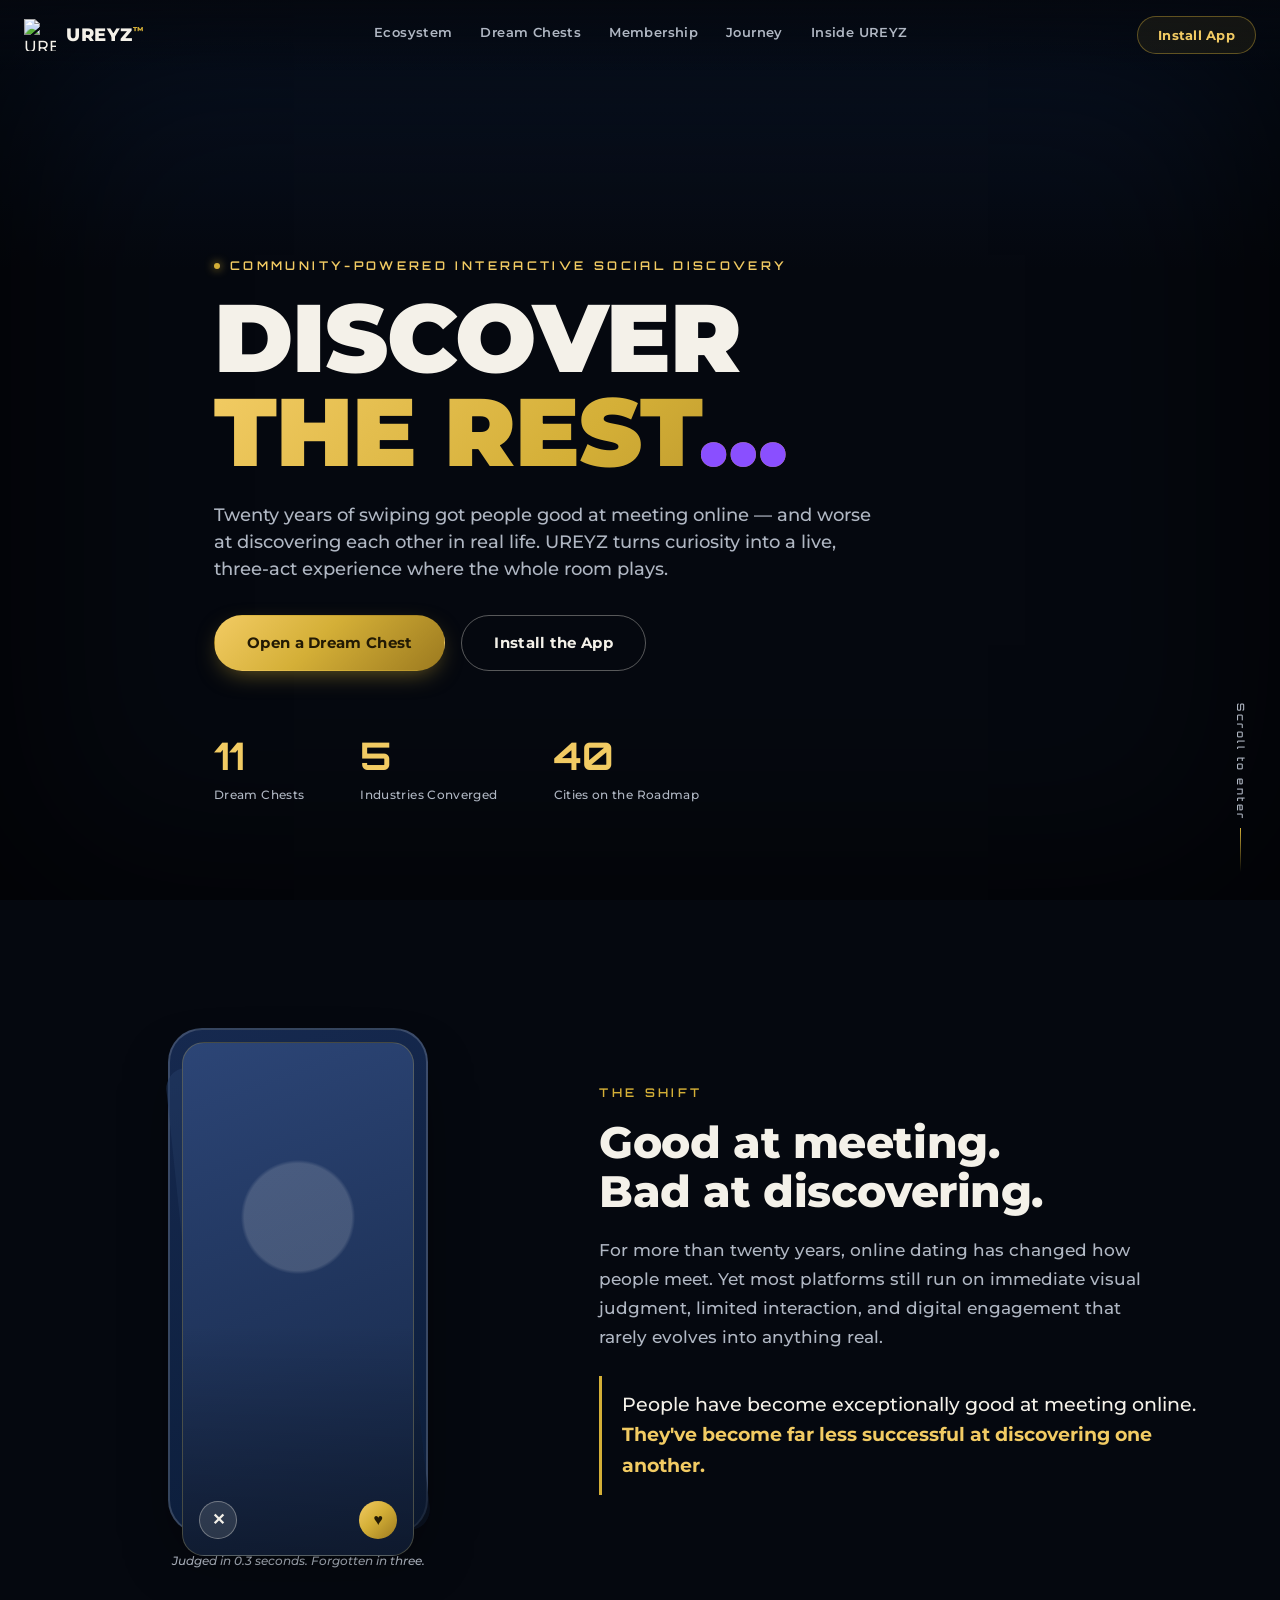
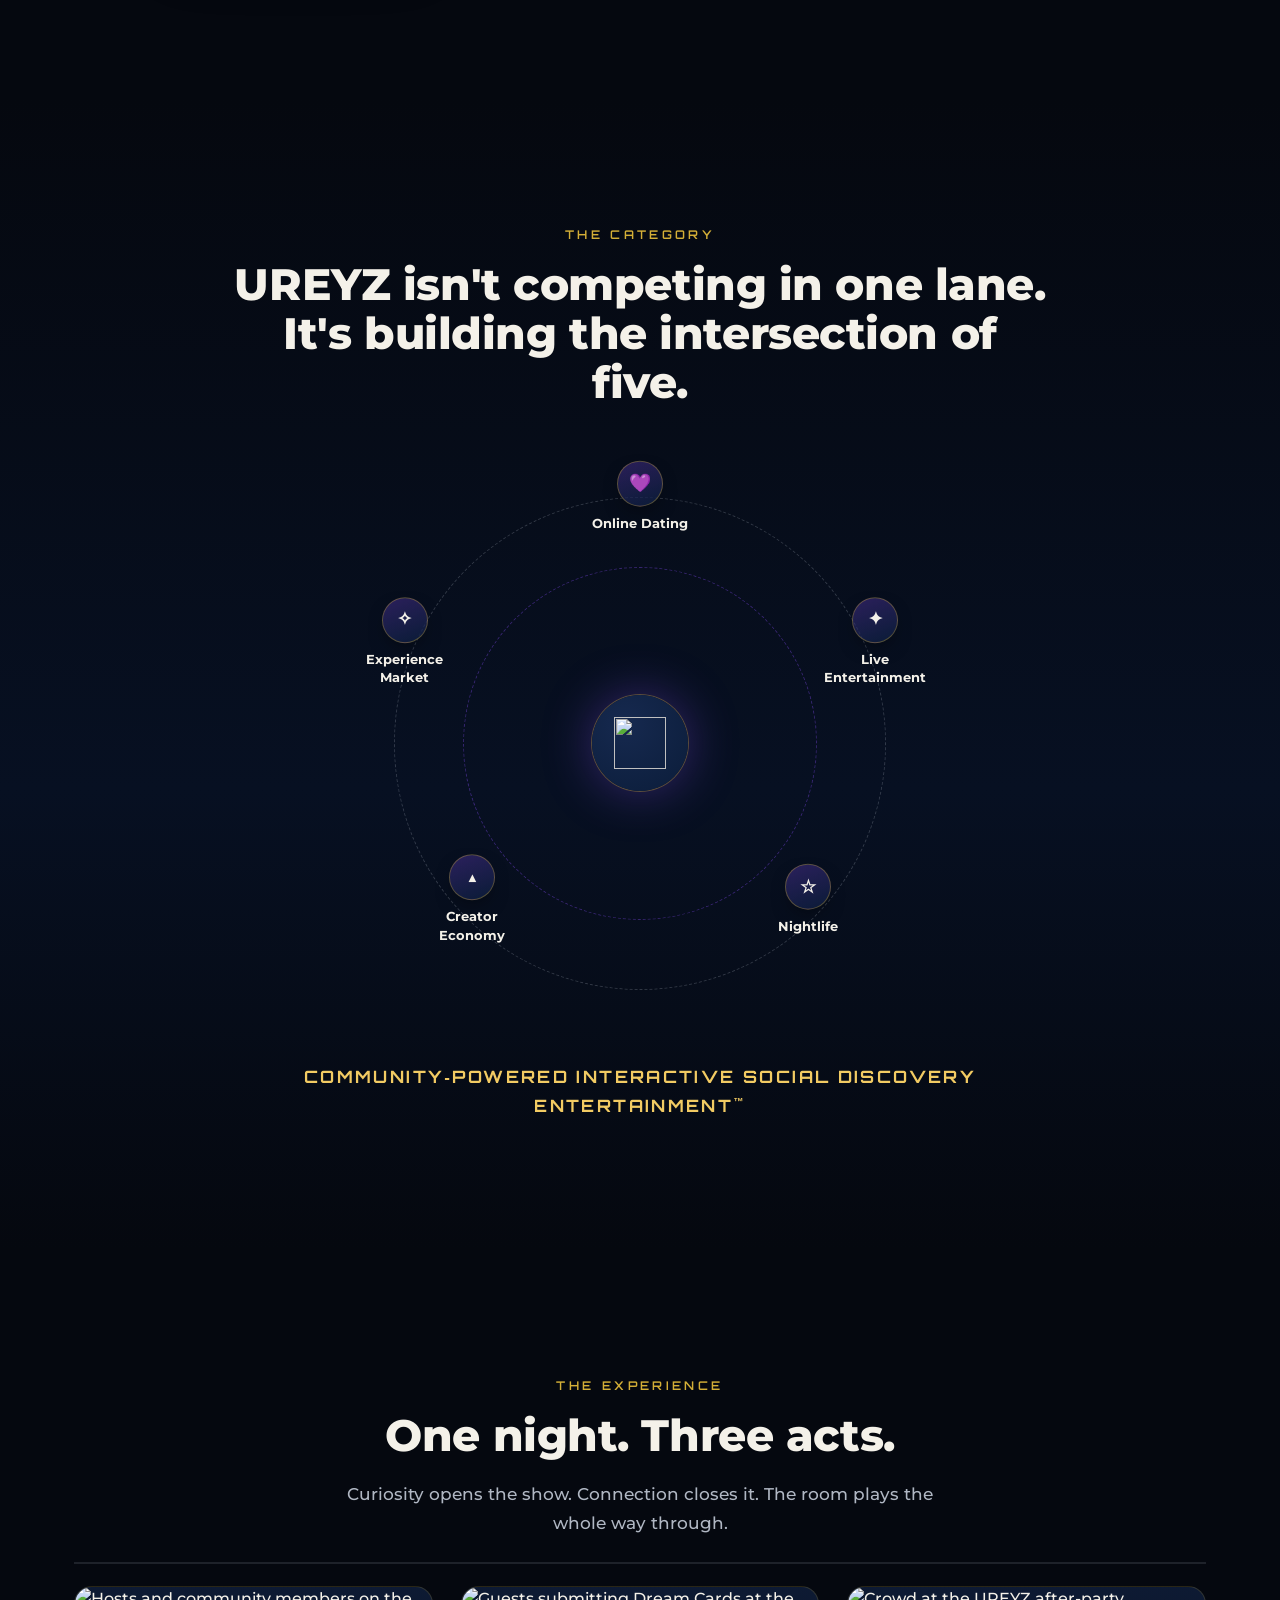
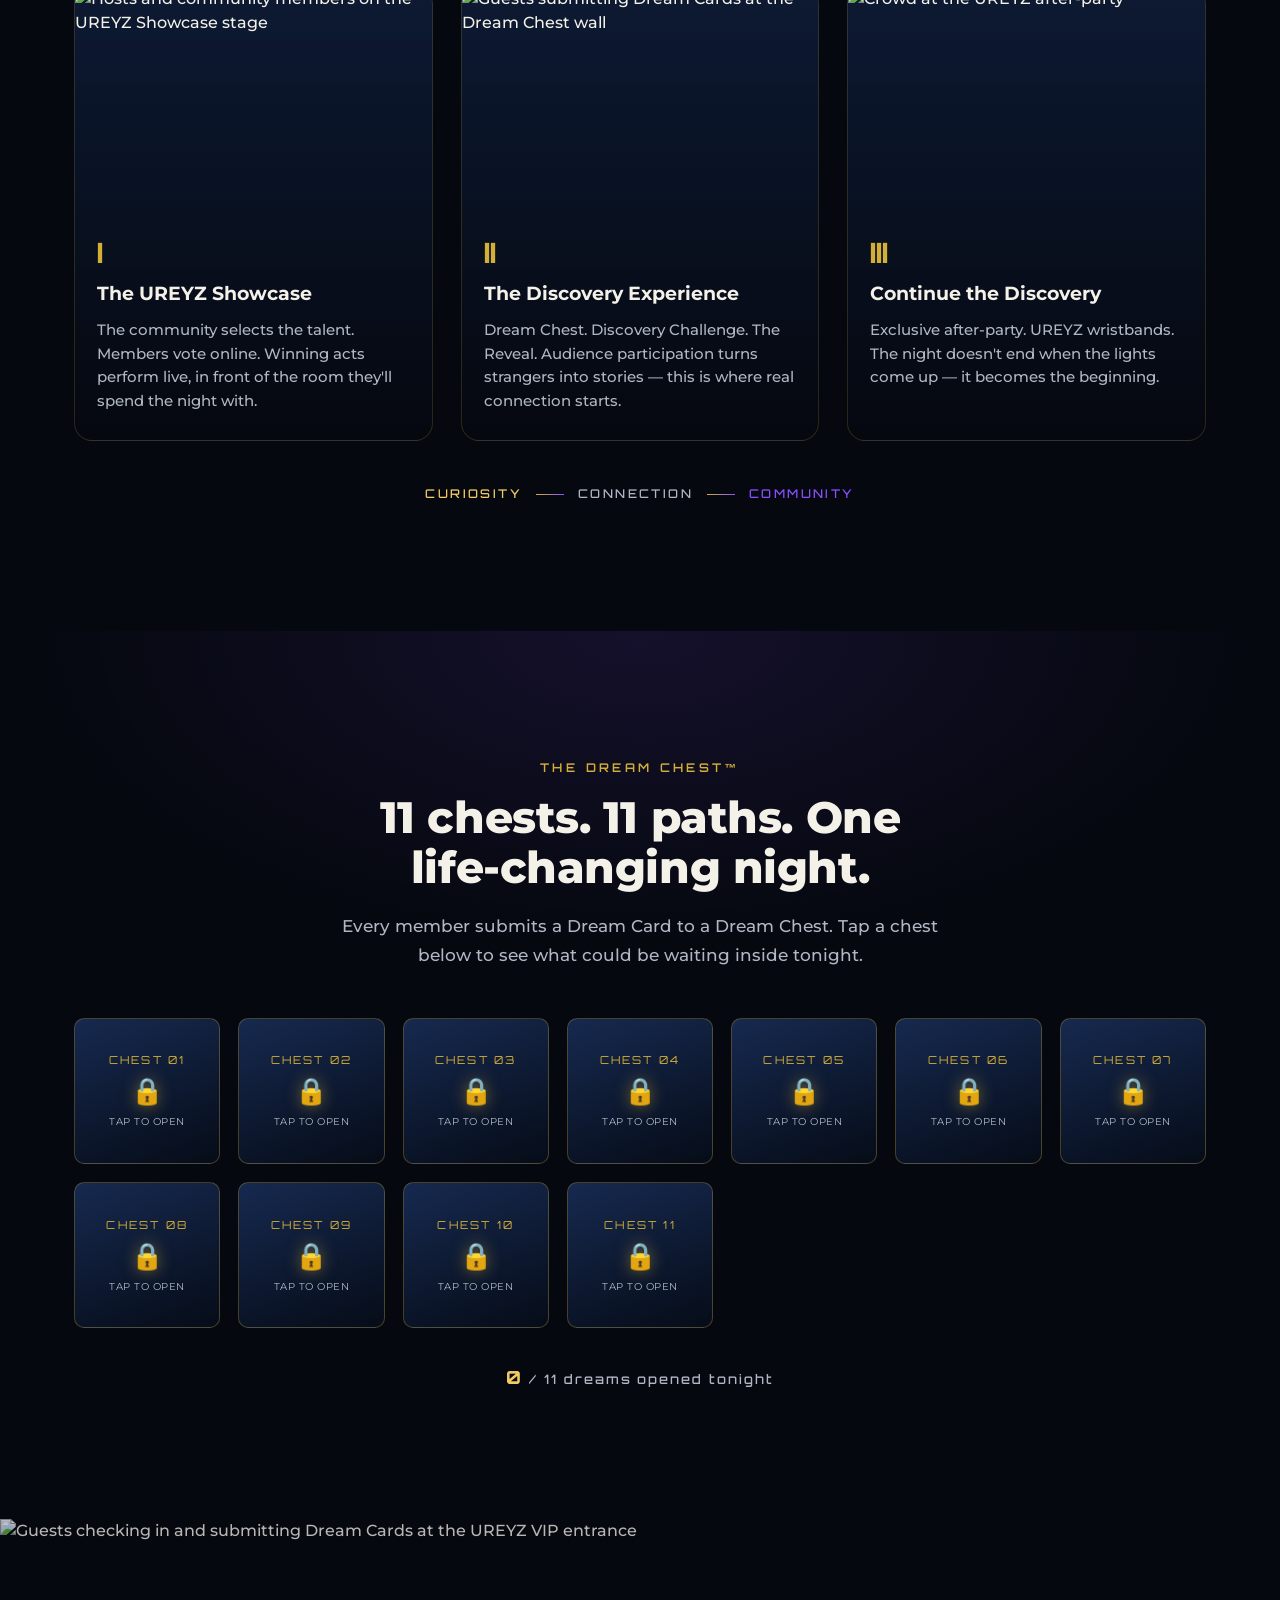
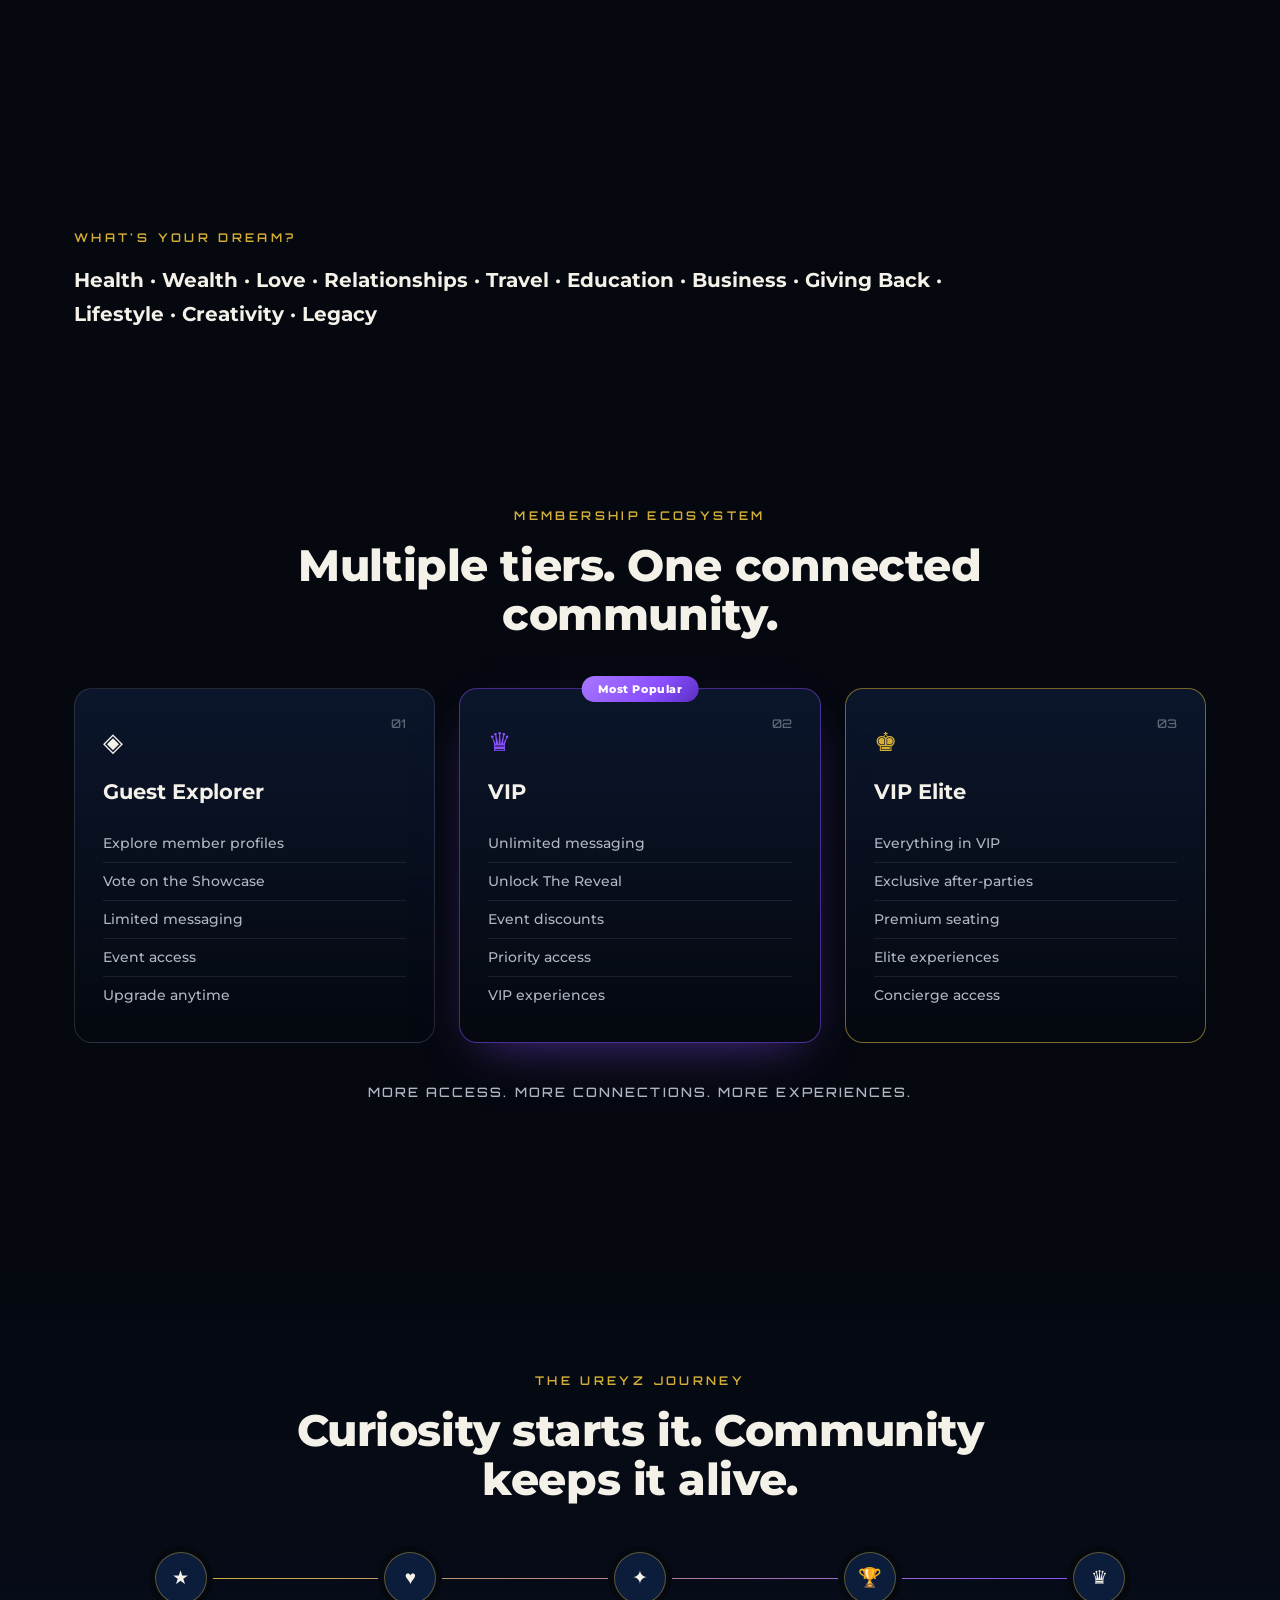
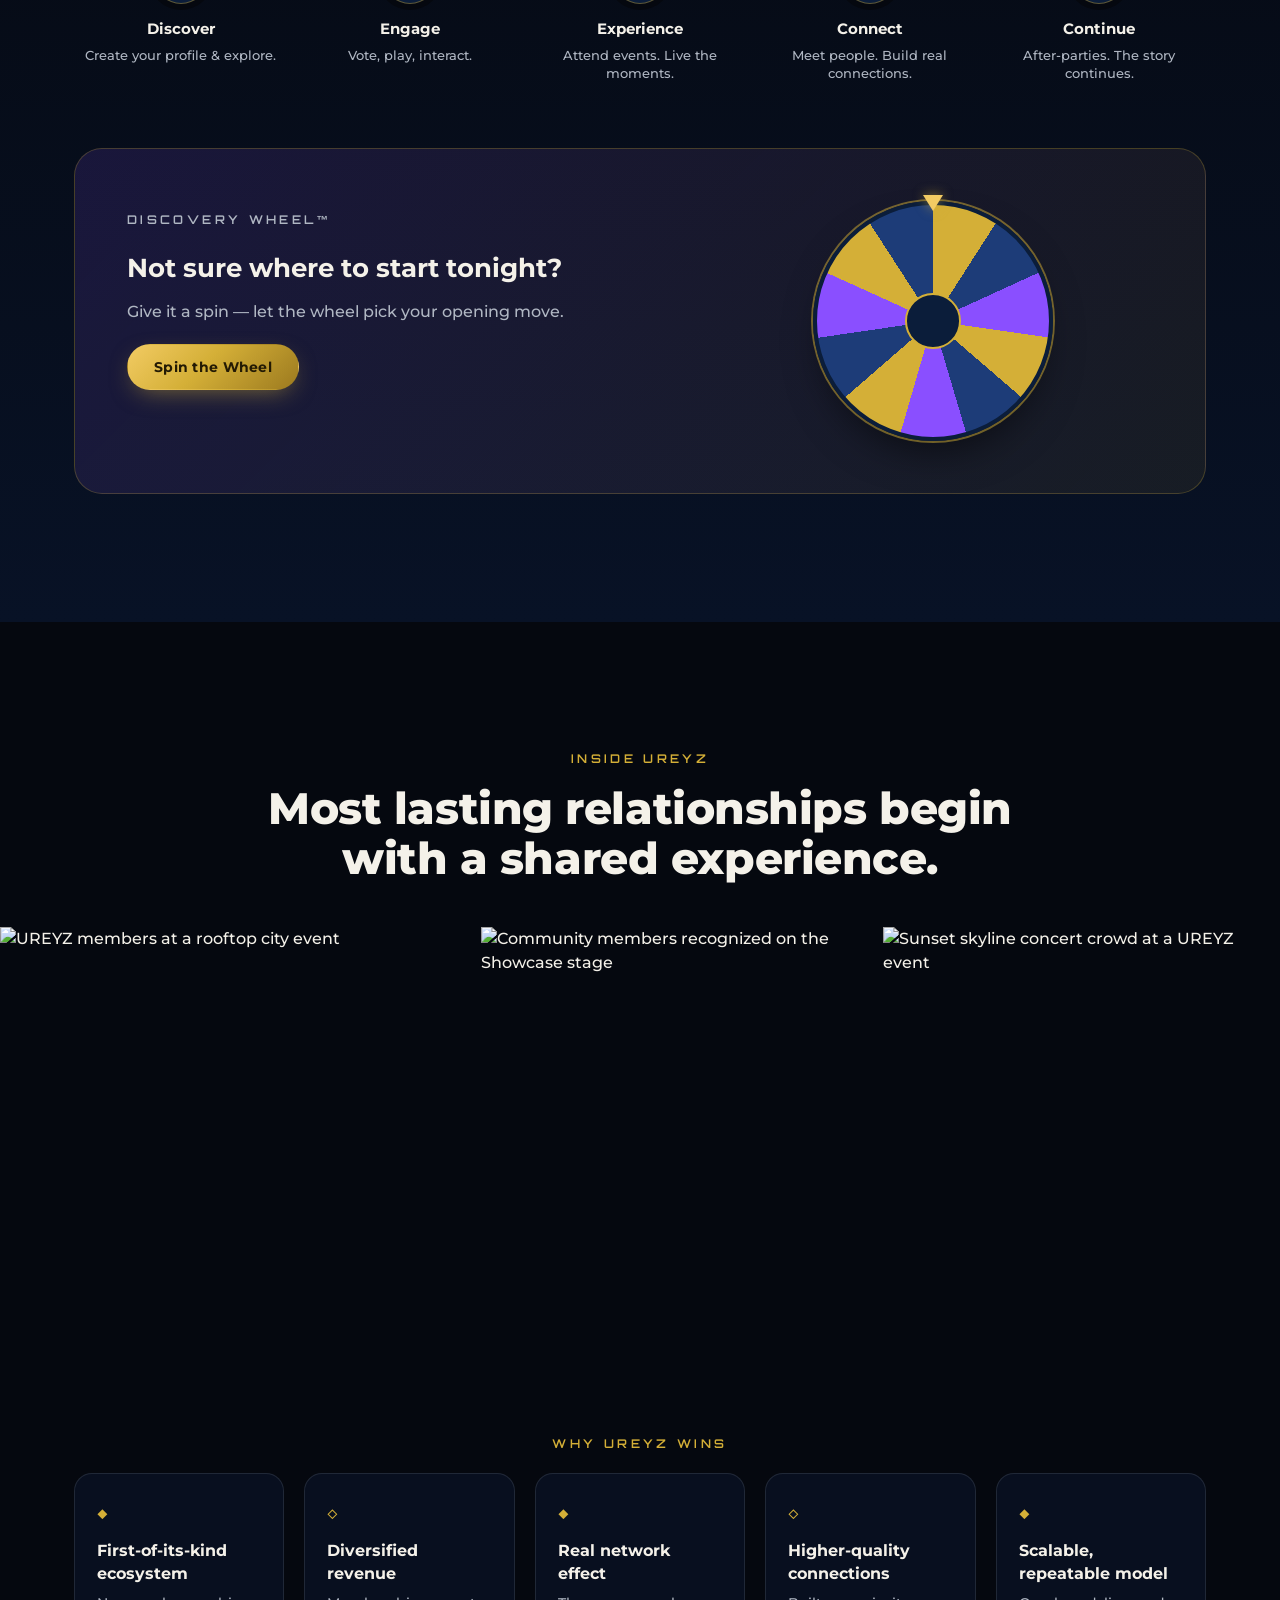
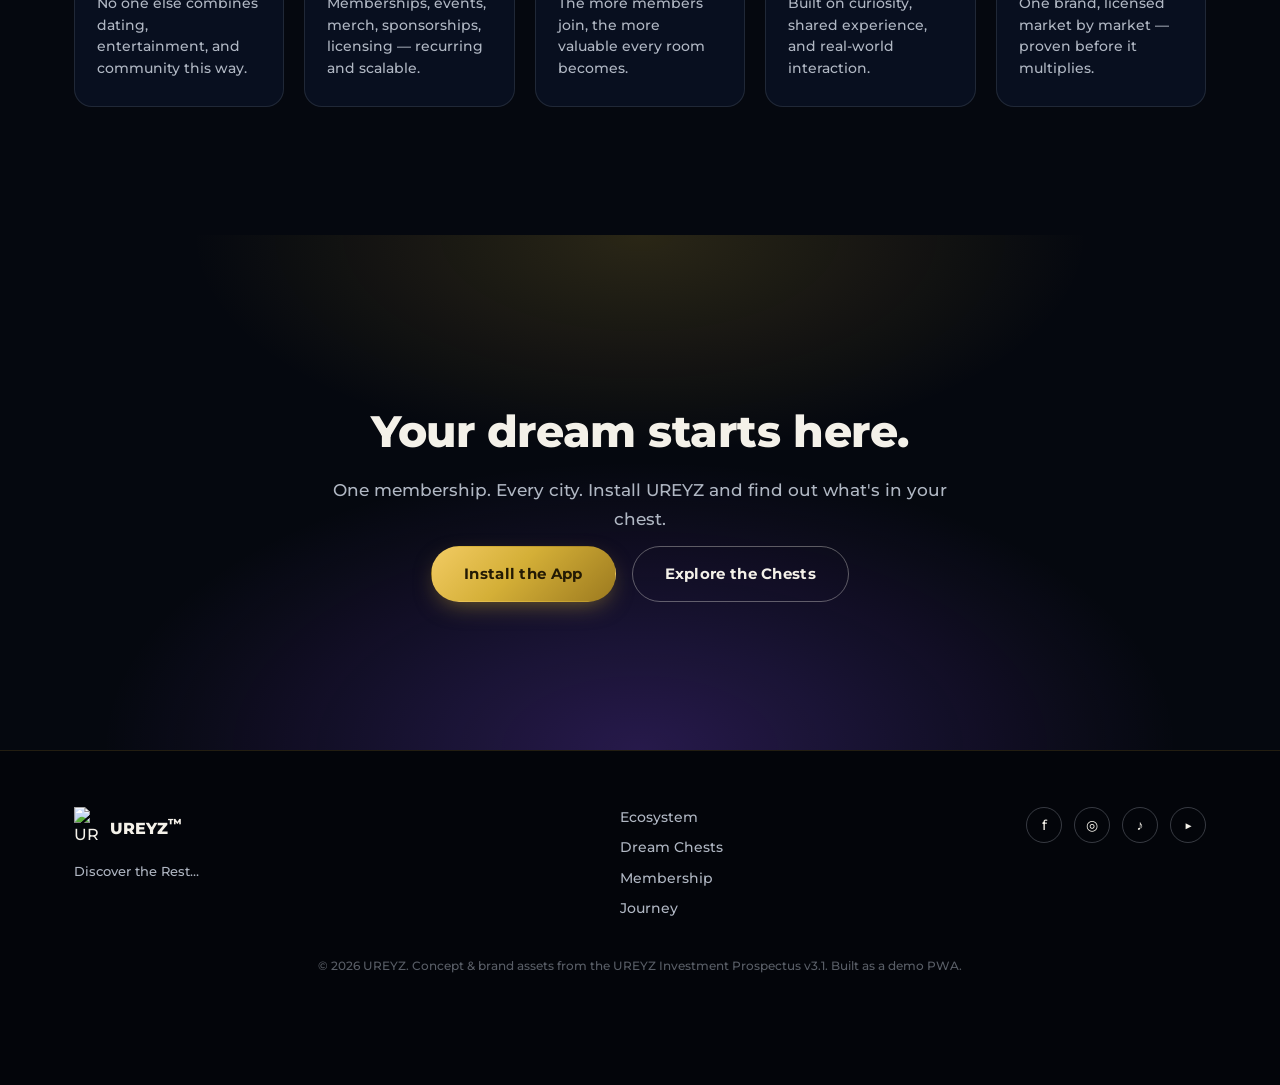
==== index.html @ 031a088a "Add files via upload" ====
<!DOCTYPE html>
<html lang="en">
<head>
<meta charset="UTF-8">
<meta name="viewport" content="width=device-width, initial-scale=1, viewport-fit=cover">
<title>UREYZ — Discover the Rest.</title>
<meta name="description" content="UREYZ is community-powered interactive social discovery entertainment. Dream Chests, live showcases, and real connections — one membership, every city.">
<meta name="theme-color" content="#0B1D3A">

<link rel="manifest" href="manifest.json">
<link rel="icon" href="icons/favicon.png">
<link rel="apple-touch-icon" href="icons/apple-touch-icon.png">
<meta name="apple-mobile-web-app-capable" content="yes">
<meta name="apple-mobile-web-app-status-bar-style" content="black-translucent">
<meta name="apple-mobile-web-app-title" content="UREYZ">

<link rel="preconnect" href="https://fonts.googleapis.com">
<link rel="preconnect" href="https://fonts.gstatic.com" crossorigin>
<link href="https://fonts.googleapis.com/css2?family=Montserrat:ital,wght@0,400;0,500;0,600;0,700;0,800;0,900;1,600&family=Orbitron:wght@500;700;900&display=swap" rel="stylesheet">

<link rel="stylesheet" href="style.css">
</head>
<body>

<!-- ================= LOADER ================= -->
<div class="boot" id="boot" aria-hidden="true">
  <div class="boot-mark">
    <img src="assets/shield.png" alt="" class="boot-shield">
    <div class="boot-spark"></div>
  </div>
  <div class="boot-word">UREYZ</div>
  <div class="boot-line">DISCOVER THE REST…</div>
</div>

<!-- ================= TOP NAV ================= -->
<header class="topnav" id="topnav">
  <a href="#top" class="brand">
    <img src="assets/shield.png" alt="UREYZ" class="brand-mark">
    <span class="brand-word">UREYZ<sup>™</sup></span>
  </a>
  <nav class="topnav-links">
    <a href="#ecosystem">Ecosystem</a>
    <a href="#chests">Dream Chests</a>
    <a href="#tiers">Membership</a>
    <a href="#journey">Journey</a>
    <a href="#gallery">Inside UREYZ</a>
  </nav>
  <button class="btn btn-ghost install-btn" id="installBtn" hidden>
    <span>Install App</span>
  </button>
  <button class="hamburger" id="hamburger" aria-label="Open menu" aria-expanded="false">
    <span></span><span></span><span></span>
  </button>
</header>

<!-- mobile drawer -->
<div class="drawer" id="drawer">
  <a href="#ecosystem">Ecosystem</a>
  <a href="#chests">Dream Chests</a>
  <a href="#tiers">Membership</a>
  <a href="#journey">Journey</a>
  <a href="#gallery">Inside UREYZ</a>
  <button class="btn btn-gold" id="drawerInstall">Install App</button>
</div>

<main id="top">

  <!-- ================= HERO ================= -->
  <section class="hero" id="hero">
    <div class="hero-bg">
      <img src="assets/hero-crowd.jpg" alt="Crowd at a UREYZ live showcase event" loading="eager">
      <div class="hero-scrim"></div>
      <div class="hero-vignette"></div>
    </div>

    <div class="hero-content">
      <p class="eyebrow eyebrow-hero"><span class="dot"></span>Community-Powered Interactive Social Discovery</p>
      <h1 class="hero-title">
        <span class="line">DISCOVER</span>
        <span class="line line-accent">THE REST<span class="ellipsis">…</span></span>
      </h1>
      <p class="hero-sub">Twenty years of swiping got people good at meeting online — and worse at discovering each other in real life. UREYZ turns curiosity into a live, three‑act experience where the whole room plays.</p>
      <div class="hero-cta">
        <a href="#chests" class="btn btn-gold btn-lg">
          <span>Open a Dream Chest</span>
        </a>
        <button class="btn btn-outline btn-lg" id="heroInstallBtn">
          <span>Install the App</span>
        </button>
      </div>

      <div class="hero-stats">
        <div class="hstat"><span class="hstat-num" data-count="11">0</span><span class="hstat-label">Dream Chests</span></div>
        <div class="hstat"><span class="hstat-num" data-count="5">0</span><span class="hstat-label">Industries Converged</span></div>
        <div class="hstat"><span class="hstat-num" data-count="40">0</span><span class="hstat-label">Cities on the Roadmap</span></div>
      </div>
    </div>

    <div class="scroll-cue" aria-hidden="true">
      <span>Scroll to enter</span>
      <div class="scroll-cue-line"></div>
    </div>
  </section>

  <!-- ================= THE SHIFT / PROBLEM ================= -->
  <section class="shift" id="shift">
    <div class="section-inner shift-grid">
      <div class="shift-visual">
        <div class="phone-mock">
          <div class="phone-notch"></div>
          <div class="swipe-card swipe-card-back">
            <div class="swipe-face"></div>
          </div>
          <div class="swipe-card swipe-card-front" id="swipeCard">
            <div class="swipe-face"></div>
            <div class="swipe-choice swipe-x">✕</div>
            <div class="swipe-choice swipe-heart">♥</div>
          </div>
          <div class="swipe-caption">Judged in 0.3 seconds. Forgotten in three.</div>
        </div>
      </div>
      <div class="shift-copy">
        <p class="eyebrow">The Shift</p>
        <h2 class="h2">Good at meeting.<br>Bad at discovering.</h2>
        <p class="lead">For more than twenty years, online dating has changed how people meet. Yet most platforms still run on immediate visual judgment, limited interaction, and digital engagement that rarely evolves into anything real.</p>
        <p class="callout">People have become exceptionally good at meeting online.<br><strong>They've become far less successful at discovering one another.</strong></p>
      </div>
    </div>
  </section>

  <!-- ================= THE CATEGORY / OPPORTUNITY ================= -->
  <section class="category" id="ecosystem">
    <div class="section-inner">
      <p class="eyebrow eyebrow-center">The Category</p>
      <h2 class="h2 h2-center">UREYZ isn't competing in one lane.<br>It's building the intersection of five.</h2>

      <div class="orbit-wrap">
        <div class="orbit-core">
          <img src="assets/shield.png" alt="">
        </div>
        <div class="orbit-ring"></div>
        <ul class="orbit-list">
          <li class="orbit-item oi-1"><span class="orbit-ico">💜</span><span>Online Dating</span></li>
          <li class="orbit-item oi-2"><span class="orbit-ico">✦</span><span>Live Entertainment</span></li>
          <li class="orbit-item oi-3"><span class="orbit-ico">☆</span><span>Nightlife</span></li>
          <li class="orbit-item oi-4"><span class="orbit-ico">▲</span><span>Creator Economy</span></li>
          <li class="orbit-item oi-5"><span class="orbit-ico">✧</span><span>Experience Market</span></li>
        </ul>
      </div>

      <p class="category-tag">COMMUNITY‑POWERED INTERACTIVE SOCIAL DISCOVERY ENTERTAINMENT<span class="tm">™</span></p>
    </div>
  </section>

  <!-- ================= THREE ACT EXPERIENCE ================= -->
  <section class="acts" id="acts">
    <div class="section-inner">
      <p class="eyebrow eyebrow-center">The Experience</p>
      <h2 class="h2 h2-center">One night. Three acts.</h2>
      <p class="lead lead-center">Curiosity opens the show. Connection closes it. The room plays the whole way through.</p>

      <div class="act-track">
        <div class="act-progress"><div class="act-progress-fill" id="actProgress"></div></div>

        <article class="act-card" data-act="1">
          <div class="act-media"><img src="assets/showcase-panel.jpg" alt="Hosts and community members on the UREYZ Showcase stage" loading="lazy"></div>
          <div class="act-body">
            <span class="act-num">I</span>
            <h3>The UREYZ Showcase</h3>
            <p>The community selects the talent. Members vote online. Winning acts perform live, in front of the room they'll spend the night with.</p>
          </div>
        </article>

        <article class="act-card" data-act="2">
          <div class="act-media"><img src="assets/dream-chests.jpg" alt="Guests submitting Dream Cards at the Dream Chest wall" loading="lazy"></div>
          <div class="act-body">
            <span class="act-num">II</span>
            <h3>The Discovery Experience</h3>
            <p>Dream Chest. Discovery Challenge. The Reveal. Audience participation turns strangers into stories — this is where real connection starts.</p>
          </div>
        </article>

        <article class="act-card" data-act="3">
          <div class="act-media"><img src="assets/sunset-crowd.jpg" alt="Crowd at the UREYZ after-party" loading="lazy"></div>
          <div class="act-body">
            <span class="act-num">III</span>
            <h3>Continue the Discovery</h3>
            <p>Exclusive after-party. UREYZ wristbands. The night doesn't end when the lights come up — it becomes the beginning.</p>
          </div>
        </article>
      </div>

      <div class="act-flow">
        <span>Curiosity</span><i></i><span>Connection</span><i></i><span>Community</span>
      </div>
    </div>
  </section>

  <!-- ================= DREAM CHESTS (SIGNATURE INTERACTIVE) ================= -->
  <section class="chests-section" id="chests">
    <div class="section-inner">
      <p class="eyebrow eyebrow-center">The Dream Chest™</p>
      <h2 class="h2 h2-center">11 chests. 11 paths. One life‑changing night.</h2>
      <p class="lead lead-center">Every member submits a Dream Card to a Dream Chest. Tap a chest below to see what could be waiting inside tonight.</p>

      <div class="chest-grid" id="chestGrid"><!-- injected by JS --></div>

      <div class="chest-status" id="chestStatus">
        <span id="chestCount">0</span> / 11 dreams opened tonight
      </div>
    </div>
  </section>

  <!-- ================= VIP / DREAM CARDS STRIP ================= -->
  <section class="vip-strip" id="vipstrip">
    <img src="assets/vip-checkin.jpg" alt="Guests checking in and submitting Dream Cards at the UREYZ VIP entrance" loading="lazy">
    <div class="vip-strip-copy">
      <p class="eyebrow">What's Your Dream?</p>
      <h3>Health · Wealth · Love · Relationships · Travel · Education · Business · Giving Back · Lifestyle · Creativity · Legacy</h3>
    </div>
  </section>

  <!-- ================= MEMBERSHIP TIERS ================= -->
  <section class="tiers" id="tiers">
    <div class="section-inner">
      <p class="eyebrow eyebrow-center">Membership Ecosystem</p>
      <h2 class="h2 h2-center">Multiple tiers. One connected community.</h2>

      <div class="tier-grid">
        <article class="tier-card tier-explorer">
          <div class="tier-icon">◈</div>
          <span class="tier-rank">01</span>
          <h3>Guest Explorer</h3>
          <ul>
            <li>Explore member profiles</li>
            <li>Vote on the Showcase</li>
            <li>Limited messaging</li>
            <li>Event access</li>
            <li>Upgrade anytime</li>
          </ul>
        </article>

        <article class="tier-card tier-vip">
          <div class="tier-badge">Most Popular</div>
          <div class="tier-icon">♛</div>
          <span class="tier-rank">02</span>
          <h3>VIP</h3>
          <ul>
            <li>Unlimited messaging</li>
            <li>Unlock The Reveal</li>
            <li>Event discounts</li>
            <li>Priority access</li>
            <li>VIP experiences</li>
          </ul>
        </article>

        <article class="tier-card tier-elite">
          <div class="tier-icon">♚</div>
          <span class="tier-rank">03</span>
          <h3>VIP Elite</h3>
          <ul>
            <li>Everything in VIP</li>
            <li>Exclusive after-parties</li>
            <li>Premium seating</li>
            <li>Elite experiences</li>
            <li>Concierge access</li>
          </ul>
        </article>
      </div>
      <p class="tiers-tag">MORE ACCESS. MORE CONNECTIONS. MORE EXPERIENCES.</p>
    </div>
  </section>

  <!-- ================= JOURNEY ================= -->
  <section class="journey" id="journey">
    <div class="section-inner">
      <p class="eyebrow eyebrow-center">The UREYZ Journey</p>
      <h2 class="h2 h2-center">Curiosity starts it. Community keeps it alive.</h2>

      <div class="journey-track">
        <div class="journey-step" data-step="1">
          <div class="journey-ico">★</div>
          <h4>Discover</h4>
          <p>Create your profile &amp; explore.</p>
        </div>
        <div class="journey-step" data-step="2">
          <div class="journey-ico">♥</div>
          <h4>Engage</h4>
          <p>Vote, play, interact.</p>
        </div>
        <div class="journey-step" data-step="3">
          <div class="journey-ico">✦</div>
          <h4>Experience</h4>
          <p>Attend events. Live the moments.</p>
        </div>
        <div class="journey-step" data-step="4">
          <div class="journey-ico">🏆</div>
          <h4>Connect</h4>
          <p>Meet people. Build real connections.</p>
        </div>
        <div class="journey-step" data-step="5">
          <div class="journey-ico">♛</div>
          <h4>Continue</h4>
          <p>After-parties. The story continues.</p>
        </div>
      </div>

      <!-- Bonus: Discovery Wheel mini-game -->
      <div class="wheel-widget">
        <div class="wheel-copy">
          <p class="eyebrow">Discovery Wheel™</p>
          <h3>Not sure where to start tonight?</h3>
          <p>Give it a spin — let the wheel pick your opening move.</p>
          <button class="btn btn-gold" id="spinBtn">Spin the Wheel</button>
          <p class="wheel-result" id="wheelResult" aria-live="polite">&nbsp;</p>
        </div>
        <div class="wheel-visual">
          <div class="wheel-pointer"></div>
          <div class="wheel-disc" id="wheelDisc"></div>
        </div>
      </div>
    </div>
  </section>

  <!-- ================= GALLERY ================= -->
  <section class="gallery" id="gallery">
    <div class="section-inner">
      <p class="eyebrow eyebrow-center">Inside UREYZ</p>
      <h2 class="h2 h2-center">Most lasting relationships begin with a shared experience.</h2>
    </div>
    <div class="gallery-strip">
      <img src="assets/lifestyle-ad.jpg" alt="UREYZ members at a rooftop city event" loading="lazy">
      <img src="assets/showcase-plaques.jpg" alt="Community members recognized on the Showcase stage" loading="lazy">
      <img src="assets/sunset-crowd.jpg" alt="Sunset skyline concert crowd at a UREYZ event" loading="lazy">
    </div>
  </section>

  <!-- ================= WHY UREYZ WINS ================= -->
  <section class="why" id="why">
    <div class="section-inner">
      <p class="eyebrow eyebrow-center">Why UREYZ Wins</p>
      <div class="why-grid">
        <div class="why-card"><span class="why-ico">◆</span><h4>First-of-its-kind ecosystem</h4><p>No one else combines dating, entertainment, and community this way.</p></div>
        <div class="why-card"><span class="why-ico">◇</span><h4>Diversified revenue</h4><p>Memberships, events, merch, sponsorships, licensing — recurring and scalable.</p></div>
        <div class="why-card"><span class="why-ico">◆</span><h4>Real network effect</h4><p>The more members join, the more valuable every room becomes.</p></div>
        <div class="why-card"><span class="why-ico">◇</span><h4>Higher-quality connections</h4><p>Built on curiosity, shared experience, and real-world interaction.</p></div>
        <div class="why-card"><span class="why-ico">◆</span><h4>Scalable, repeatable model</h4><p>One brand, licensed market by market — proven before it multiplies.</p></div>
      </div>
    </div>
  </section>

  <!-- ================= FINAL CTA ================= -->
  <section class="final-cta" id="join">
    <div class="final-cta-bg"></div>
    <div class="section-inner final-cta-inner">
      <img src="assets/shield.png" alt="" class="final-mark">
      <h2 class="h2 h2-center">Your dream starts here.</h2>
      <p class="lead lead-center">One membership. Every city. Install UREYZ and find out what's in your chest.</p>
      <div class="hero-cta hero-cta-center">
        <button class="btn btn-gold btn-lg" id="finalInstallBtn"><span>Install the App</span></button>
        <a href="#chests" class="btn btn-outline btn-lg"><span>Explore the Chests</span></a>
      </div>
    </div>
  </section>

</main>

<!-- ================= FOOTER ================= -->
<footer class="site-footer">
  <div class="section-inner footer-grid">
    <div class="footer-brand">
      <img src="assets/shield.png" alt="UREYZ">
      <span>UREYZ<sup>™</sup></span>
      <p>Discover the Rest…</p>
    </div>
    <div class="footer-links">
      <a href="#ecosystem">Ecosystem</a>
      <a href="#chests">Dream Chests</a>
      <a href="#tiers">Membership</a>
      <a href="#journey">Journey</a>
    </div>
    <div class="footer-social">
      <a href="#" aria-label="Facebook">f</a>
      <a href="#" aria-label="Instagram">◎</a>
      <a href="#" aria-label="TikTok">♪</a>
      <a href="#" aria-label="YouTube">▶</a>
    </div>
  </div>
  <p class="footer-fine">© 2026 UREYZ. Concept &amp; brand assets from the UREYZ Investment Prospectus v3.1. Built as a demo PWA.</p>
</footer>

<!-- ================= APP TAB BAR (mobile, installed-app feel) ================= -->
<nav class="tabbar" id="tabbar">
  <a href="#top" class="tab active" data-target="top"><span class="tab-ico">⌂</span>Home</a>
  <a href="#chests" class="tab" data-target="chests"><span class="tab-ico">▣</span>Chests</a>
  <a href="#tiers" class="tab" data-target="tiers"><span class="tab-ico">♛</span>Tiers</a>
  <a href="#journey" class="tab" data-target="journey"><span class="tab-ico">➤</span>Journey</a>
  <a href="#join" class="tab" data-target="join"><span class="tab-ico">✦</span>Join</a>
</nav>

<!-- toast for install / chest events -->
<div class="toast" id="toast"></div>

<script src="app.js"></script>
</body>
</html>
---- style.css ----
/* =========================================================
   UREYZ — Design Tokens
   Navy #0B1D3A · Void #05080F · Royal Blue #1D3C78
   Gold #D4AF37 · Purple #8A4FFF · Silver #B0B7C3
   Display/Body: Montserrat · HUD accent: Orbitron
   ========================================================= */
:root{
  --navy: #0B1D3A;
  --void: #05080F;
  --royal: #1D3C78;
  --royal-soft: #16294f;
  --gold: #D4AF37;
  --gold-bright: #F2CB63;
  --purple: #8A4FFF;
  --purple-soft: #6a3ad1;
  --silver: #B0B7C3;
  --ivory: #F4F1E9;

  --grad-gold: linear-gradient(135deg, #F2CB63 0%, #D4AF37 45%, #9c7a1f 100%);
  --grad-purple: linear-gradient(135deg, #a877ff 0%, #8A4FFF 60%, #5a2fc2 100%);
  --grad-bg: radial-gradient(120% 100% at 50% -10%, #142a52 0%, #0B1D3A 45%, #05080F 100%);

  --font-display: 'Montserrat', sans-serif;
  --font-hud: 'Orbitron', sans-serif;

  --radius-sm: 10px;
  --radius-md: 18px;
  --radius-lg: 28px;

  --ease: cubic-bezier(.16,.84,.44,1);
  --section-pad: clamp(64px, 10vw, 128px);
}

*,*::before,*::after{ box-sizing:border-box; }
html{ scroll-behavior:smooth; scroll-padding-top:84px; overflow-x:hidden; width:100%; }
@media (prefers-reduced-motion: reduce){
  html{ scroll-behavior:auto; }
  *{ animation-duration:0.001ms !important; animation-iteration-count:1 !important; transition-duration:0.001ms !important; }
}

body{
  margin:0;
  background:var(--void);
  color:var(--ivory);
  font-family:var(--font-display);
  font-weight:500;
  line-height:1.5;
  -webkit-font-smoothing:antialiased;
  overflow-x:hidden;
}

img{ max-width:100%; display:block; }
a{ color:inherit; text-decoration:none; }
ul{ margin:0; padding:0; list-style:none; }
button{ font-family:inherit; cursor:pointer; }

::selection{ background:var(--gold); color:var(--navy); }

.section-inner{
  max-width:1180px;
  margin:0 auto;
  padding:0 24px;
}

.eyebrow{
  font-family:var(--font-hud);
  font-size:12px;
  letter-spacing:.28em;
  text-transform:uppercase;
  color:var(--gold);
  font-weight:600;
  display:flex;
  align-items:center;
  gap:10px;
  margin:0 0 16px;
}
.eyebrow-hero{ color:var(--gold-bright); }
.eyebrow .dot{ width:6px; height:6px; border-radius:50%; background:var(--gold); box-shadow:0 0 10px var(--gold); }
.eyebrow-center{ justify-content:center; text-align:center; }

.h2{
  font-size:clamp(28px, 4vw, 44px);
  font-weight:800;
  line-height:1.12;
  margin:0 0 20px;
  letter-spacing:-.01em;
}
.h2-center{ text-align:center; max-width:820px; margin-left:auto; margin-right:auto; }

.lead{ color:var(--silver); font-size:17px; line-height:1.7; max-width:52ch; margin:0 0 12px; }
.lead-center{ text-align:center; max-width:640px; margin-left:auto; margin-right:auto; }

.callout{
  font-size:19px;
  line-height:1.6;
  color:var(--ivory);
  border-left:3px solid var(--gold);
  padding:14px 0 14px 20px;
  margin-top:24px;
}
.callout strong{ color:var(--gold-bright); }

/* ---------- buttons ---------- */
.btn{
  display:inline-flex;
  align-items:center;
  justify-content:center;
  gap:8px;
  border-radius:999px;
  border:1px solid transparent;
  padding:13px 26px;
  font-weight:700;
  font-size:14px;
  letter-spacing:.02em;
  transition:transform .25s var(--ease), box-shadow .25s var(--ease), background .25s var(--ease), border-color .25s var(--ease);
  white-space:nowrap;
}
.btn-lg{ padding:16px 32px; font-size:15px; }
.btn-gold{
  background:var(--grad-gold);
  color:#231a04;
  box-shadow:0 8px 24px -8px rgba(212,175,55,.55);
}
.btn-gold:hover{ transform:translateY(-2px); box-shadow:0 12px 30px -8px rgba(212,175,55,.7); }
.btn-outline{
  background:transparent;
  border-color:rgba(244,241,233,.35);
  color:var(--ivory);
}
.btn-outline:hover{ border-color:var(--gold); color:var(--gold-bright); transform:translateY(-2px); }
.btn-ghost{
  background:rgba(212,175,55,.08);
  border-color:rgba(212,175,55,.4);
  color:var(--gold-bright);
  padding:10px 20px;
  font-size:13px;
}
.btn-ghost:hover{ background:rgba(212,175,55,.16); }

/* =========================================================
   BOOT / LOADER
   ========================================================= */
.boot{
  position:fixed; inset:0; z-index:999;
  background:var(--grad-bg);
  display:flex; flex-direction:column; align-items:center; justify-content:center; gap:14px;
  transition:opacity .6s ease, visibility .6s ease;
}
.boot.hide{ opacity:0; visibility:hidden; pointer-events:none; }
.boot-mark{ position:relative; width:96px; height:96px; animation:bootPop 1.1s var(--ease); }
.boot-shield{ width:100%; height:100%; object-fit:contain; filter:drop-shadow(0 0 24px rgba(212,175,55,.55)); }
.boot-spark{
  position:absolute; top:-6px; left:50%; width:4px; height:4px;
  background:#fff; border-radius:50%;
  box-shadow:0 0 20px 6px rgba(255,255,255,.9);
  animation:sparkFade 1.4s ease-in-out infinite;
}
@keyframes bootPop{ 0%{ transform:scale(.4) rotate(-12deg); opacity:0; } 60%{ transform:scale(1.08) rotate(3deg); opacity:1; } 100%{ transform:scale(1) rotate(0); } }
@keyframes sparkFade{ 0%,100%{ opacity:.2; } 50%{ opacity:1; } }
.boot-word{ font-size:28px; font-weight:900; letter-spacing:.14em; opacity:0; animation:bootWord .6s .4s var(--ease) forwards; }
.boot-line{ font-family:var(--font-hud); font-size:11px; letter-spacing:.3em; color:var(--gold); opacity:0; animation:bootWord .6s .7s var(--ease) forwards; }
@keyframes bootWord{ from{ opacity:0; transform:translateY(10px);} to{ opacity:1; transform:translateY(0);} }

/* =========================================================
   TOP NAV
   ========================================================= */
.topnav{
  position:fixed; top:0; left:0; right:0; z-index:200;
  display:flex; align-items:center; justify-content:space-between;
  padding:16px 24px;
  background:linear-gradient(to bottom, rgba(5,8,15,.85), rgba(5,8,15,0));
  backdrop-filter:blur(0px);
  transition:background .35s ease, backdrop-filter .35s ease, padding .35s ease;
}
.topnav.scrolled{
  background:rgba(7,14,28,.72);
  backdrop-filter:blur(14px);
  padding:11px 24px;
  box-shadow:0 1px 0 rgba(212,175,55,.15), 0 10px 30px -20px rgba(0,0,0,.6);
}
.brand{ display:flex; align-items:center; gap:10px; }
.brand-mark{ width:32px; height:32px; object-fit:contain; }
.brand-word{ font-weight:800; font-size:18px; letter-spacing:.04em; }
.brand-word sup{ color:var(--gold); font-size:10px; }
.topnav-links{ display:flex; gap:28px; }
.topnav-links a{
  font-size:13px; font-weight:600; letter-spacing:.03em; color:var(--silver);
  position:relative; padding-bottom:4px;
  transition:color .2s ease;
}
.topnav-links a::after{
  content:''; position:absolute; left:0; bottom:0; width:0; height:1px; background:var(--gold);
  transition:width .25s ease;
}
.topnav-links a:hover{ color:var(--ivory); }
.topnav-links a:hover::after{ width:100%; }

.hamburger{ display:none; background:none; border:0; width:36px; height:28px; position:relative; padding:0; }
.hamburger span{ position:absolute; left:0; right:0; height:2px; background:var(--ivory); border-radius:2px; transition:transform .3s ease, opacity .3s ease; }
.hamburger span:nth-child(1){ top:2px; }
.hamburger span:nth-child(2){ top:13px; }
.hamburger span:nth-child(3){ top:24px; }
.hamburger.open span:nth-child(1){ transform:translateY(11px) rotate(45deg); }
.hamburger.open span:nth-child(2){ opacity:0; }
.hamburger.open span:nth-child(3){ transform:translateY(-11px) rotate(-45deg); }

.drawer{
  position:fixed; top:0; right:0; bottom:0; width:min(78vw, 320px); z-index:199;
  background:var(--navy); border-left:1px solid rgba(212,175,55,.2);
  display:flex; flex-direction:column; gap:22px;
  padding:100px 28px 40px;
  transform:translateX(100%);
  transition:transform .4s var(--ease);
}
.drawer.open{ transform:translateX(0); }
.drawer a{ font-size:18px; font-weight:700; }

/* =========================================================
   HERO
   ========================================================= */
.hero{
  position:relative; min-height:100svh; display:flex; align-items:flex-end;
  overflow:hidden;
}
.hero-bg{ position:absolute; inset:0; }
.hero-bg img{ width:100%; height:100%; object-fit:cover; object-position:center 30%; transform:scale(1.06); }
.hero-scrim{ position:absolute; inset:0; background:linear-gradient(to top, rgba(5,8,15,.98) 8%, rgba(5,8,15,.55) 45%, rgba(5,8,15,.35) 70%, rgba(11,29,58,.55) 100%); }
.hero-vignette{ position:absolute; inset:0; box-shadow:inset 0 0 180px 40px rgba(0,0,0,.65); pointer-events:none; }

.hero-content{ position:relative; z-index:2; padding:0 24px clamp(64px, 9vw, 96px); max-width:900px; margin:0 auto; width:100%; }
.hero-title{ margin:0 0 22px; font-weight:900; text-transform:uppercase; }
.hero-title .line{ display:block; font-size:clamp(44px, 10vw, 96px); line-height:.98; letter-spacing:-.01em; opacity:0; transform:translateY(24px); animation:riseIn .8s var(--ease) forwards; }
.hero-title .line:nth-child(1){ animation-delay:.15s; }
.hero-title .line-accent{ background:var(--grad-gold); -webkit-background-clip:text; background-clip:text; color:transparent; -webkit-text-fill-color:transparent; animation-delay:.32s; }
.ellipsis{ color:var(--purple); -webkit-text-fill-color:var(--purple); }
@keyframes riseIn{ to{ opacity:1; transform:translateY(0); } }

.hero-sub{ color:var(--silver); font-size:clamp(15px,2vw,18px); max-width:56ch; margin:0 0 32px; opacity:0; animation:riseIn .8s .5s var(--ease) forwards; }
.hero-cta{ display:flex; flex-wrap:wrap; gap:16px; opacity:0; animation:riseIn .8s .65s var(--ease) forwards; }
.hero-cta-center{ justify-content:center; }

.hero-stats{ display:flex; gap:clamp(20px,5vw,56px); margin-top:56px; opacity:0; animation:riseIn .8s .8s var(--ease) forwards; }
.hstat{ display:flex; flex-direction:column; }
.hstat-num{ font-family:var(--font-hud); font-size:clamp(26px,4vw,38px); font-weight:700; color:var(--gold-bright); }
.hstat-label{ font-size:12px; color:var(--silver); letter-spacing:.03em; margin-top:2px; }

.scroll-cue{ position:absolute; right:32px; bottom:28px; z-index:2; display:flex; flex-direction:column; align-items:center; gap:8px; }
.scroll-cue span{ font-family:var(--font-hud); font-size:10px; letter-spacing:.25em; color:var(--silver); writing-mode:vertical-rl; }
.scroll-cue-line{ width:1px; height:44px; background:linear-gradient(to bottom, var(--gold), transparent); position:relative; overflow:hidden; }
.scroll-cue-line::after{ content:''; position:absolute; top:-44px; left:0; width:1px; height:44px; background:var(--ivory); animation:cueDrop 2s ease-in-out infinite; }
@keyframes cueDrop{ 0%{ top:-44px; } 100%{ top:44px; } }
@media (max-width:720px){ .scroll-cue{ display:none; } }

/* =========================================================
   REVEAL (scroll animation utility)
   ========================================================= */
.reveal{ opacity:0; transform:translateY(28px); transition:opacity .7s var(--ease), transform .7s var(--ease); }
.reveal.in{ opacity:1; transform:translateY(0); }

/* =========================================================
   SHIFT / PROBLEM
   ========================================================= */
.shift{ padding:var(--section-pad) 0; background:var(--void); }
.shift-grid{ display:grid; grid-template-columns:.85fr 1.15fr; gap:clamp(32px,6vw,80px); align-items:center; }
@media (max-width:860px){ .shift-grid{ grid-template-columns:1fr; } }

.phone-mock{ position:relative; width:min(260px, 100%); margin:0 auto; }
.phone-notch{ position:relative; width:100%; aspect-ratio:9/17.5; border-radius:34px; border:2px solid rgba(176,183,195,.25); background:linear-gradient(160deg, var(--royal-soft), var(--navy)); box-shadow:0 30px 60px -20px rgba(0,0,0,.7); }
.swipe-card{ position:absolute; inset:14px; border-radius:22px; overflow:hidden; }
.swipe-card-back{ background:linear-gradient(160deg,#233a63,#111f38); transform:rotate(-6deg) scale(.94); opacity:.6; }
.swipe-card-front{ background:linear-gradient(160deg,#2c4576,#152645); border:1px solid rgba(212,175,55,.25); animation:swipeSway 4s ease-in-out infinite; }
.swipe-face{ position:absolute; inset:0; background:
  radial-gradient(circle at 50% 34%, rgba(176,183,195,.25) 0 15%, transparent 16%),
  linear-gradient(to bottom, transparent 55%, rgba(0,0,0,.35)); }
.swipe-choice{ position:absolute; bottom:16px; width:38px; height:38px; border-radius:50%; display:flex; align-items:center; justify-content:center; font-size:16px; font-weight:800; }
.swipe-x{ left:16px; background:rgba(244,241,233,.12); color:#F4F1E9; border:1px solid rgba(244,241,233,.35); }
.swipe-heart{ right:16px; background:var(--grad-gold); color:#231a04; }
@keyframes swipeSway{ 0%,100%{ transform:rotate(0deg) translateY(0); } 50%{ transform:rotate(2deg) translateY(-6px); } }
.swipe-caption{ text-align:center; font-size:12px; color:var(--silver); margin-top:18px; font-style:italic; }

.shift-copy{ }

/* =========================================================
   CATEGORY / ORBIT (opportunity)
   ========================================================= */
.category{ padding:var(--section-pad) 0; background:linear-gradient(180deg, var(--void), #071022 60%, var(--void)); position:relative; }
.orbit-wrap{ position:relative; width:min(560px, 92vw); aspect-ratio:1/1; margin:56px auto 40px; display:flex; align-items:center; justify-content:center; }
.orbit-core{ width:96px; height:96px; border-radius:50%; background:radial-gradient(circle at 35% 30%, #16294f, var(--navy)); display:flex; align-items:center; justify-content:center; box-shadow:0 0 0 1px rgba(212,175,55,.35), 0 0 50px rgba(138,79,255,.35); z-index:2; }
.orbit-core img{ width:52px; height:52px; object-fit:contain; }
.orbit-ring{ position:absolute; inset:6%; border-radius:50%; border:1px dashed rgba(176,183,195,.25); animation:spin 60s linear infinite; }
.orbit-ring::before, .orbit-ring::after{ content:''; position:absolute; inset:14%; border-radius:50%; border:1px dashed rgba(138,79,255,.2); }
@keyframes spin{ to{ transform:rotate(360deg); } }

.orbit-list{ position:absolute; inset:0; }
.orbit-item{
  position:absolute; display:flex; flex-direction:column; align-items:center; gap:8px;
  width:120px; text-align:center; font-size:12.5px; font-weight:700; color:var(--ivory);
  transform:translate(-50%,-50%);
}
.orbit-ico{ width:46px; height:46px; border-radius:50%; display:flex; align-items:center; justify-content:center; font-size:18px; background:linear-gradient(160deg, rgba(138,79,255,.28), rgba(11,29,58,.9)); border:1px solid rgba(212,175,55,.35); box-shadow:0 8px 20px -8px rgba(0,0,0,.6); }
.oi-1{ top:6%; left:50%; }
.oi-2{ top:32%; left:92%; }
.oi-3{ top:78%; left:80%; }
.oi-4{ top:78%; left:20%; }
.oi-5{ top:32%; left:8%; }
@media (max-width:560px){
  .orbit-item{ width:88px; font-size:11px; }
  .orbit-ico{ width:38px; height:38px; }
}

.category-tag{
  text-align:center; font-family:var(--font-hud); font-weight:700; letter-spacing:.14em;
  font-size:clamp(13px,2.4vw,17px); color:var(--gold-bright); max-width:760px; margin:0 auto;
  line-height:1.7;
}
.tm{ font-size:.6em; vertical-align:super; }

/* =========================================================
   ACTS (three-act experience)
   ========================================================= */
.acts{ padding:var(--section-pad) 0; background:var(--void); }
.act-track{ position:relative; display:grid; grid-template-columns:repeat(3,1fr); gap:28px; margin-top:48px; }
.act-progress{ position:absolute; top:-24px; left:0; right:0; height:2px; background:rgba(176,183,195,.15); }
.act-progress-fill{ height:100%; width:0%; background:var(--grad-gold); transition:width 1.2s var(--ease); }
@media (max-width:900px){ .act-track{ grid-template-columns:1fr; } }

.act-card{
  background:linear-gradient(180deg, rgba(29,60,120,.35), rgba(5,8,15,.6));
  border:1px solid rgba(212,175,55,.18);
  border-radius:var(--radius-md);
  overflow:hidden;
  transition:transform .35s var(--ease), border-color .35s ease, box-shadow .35s ease;
}
.act-card:hover{ transform:translateY(-6px); border-color:rgba(212,175,55,.5); box-shadow:0 20px 44px -20px rgba(0,0,0,.65); }
.act-media{ aspect-ratio:16/10; overflow:hidden; }
.act-media img{ width:100%; height:100%; object-fit:cover; transition:transform .6s ease; }
.act-card:hover .act-media img{ transform:scale(1.06); }
.act-body{ padding:22px 22px 26px; position:relative; }
.act-num{ font-family:var(--font-hud); font-size:28px; font-weight:900; color:var(--gold); display:block; margin-bottom:6px; }
.act-body h3{ margin:0 0 10px; font-size:19px; }
.act-body p{ margin:0; color:var(--silver); font-size:14.5px; line-height:1.65; }

.act-flow{ display:flex; align-items:center; justify-content:center; gap:14px; margin-top:44px; font-family:var(--font-hud); letter-spacing:.2em; font-size:12px; color:var(--silver); text-transform:uppercase; }
.act-flow i{ width:28px; height:1px; background:linear-gradient(to right, var(--gold), var(--purple)); }
.act-flow span:nth-child(1){ color:var(--gold-bright); }
.act-flow span:nth-child(5){ color:var(--purple); }

/* =========================================================
   DREAM CHESTS (signature interactive grid)
   ========================================================= */
.chests-section{ padding:var(--section-pad) 0; background:radial-gradient(80% 60% at 50% 0%, rgba(138,79,255,.12), transparent 60%), var(--void); }
.chest-grid{
  display:grid; grid-template-columns:repeat(auto-fit, minmax(140px,1fr)); gap:18px; margin-top:48px;
}
.chest{
  position:relative; aspect-ratio:1/1; border-radius:var(--radius-sm);
  background:linear-gradient(160deg, #16294f, #060c18);
  border:1px solid rgba(212,175,55,.3);
  cursor:pointer; overflow:hidden;
  perspective:800px;
  transition:transform .3s var(--ease), box-shadow .3s var(--ease);
}
.chest:hover{ transform:translateY(-4px); box-shadow:0 16px 34px -14px rgba(212,175,55,.35); }
.chest:focus-visible{ outline:2px solid var(--gold); outline-offset:3px; }

.chest-face{ position:absolute; inset:0; display:flex; flex-direction:column; align-items:center; justify-content:center; gap:8px; transition:transform .55s var(--ease), opacity .4s ease; backface-visibility:hidden; }
.chest-num{ font-family:var(--font-hud); font-size:11px; letter-spacing:.2em; color:var(--gold); }
.chest-lock{ font-size:26px; color:var(--gold-bright); filter:drop-shadow(0 0 8px rgba(212,175,55,.5)); }
.chest-hint{ font-size:10px; color:var(--silver); letter-spacing:.05em; text-transform:uppercase; }

.chest-back{ position:absolute; inset:0; display:flex; flex-direction:column; align-items:center; justify-content:center; gap:6px; padding:10px; text-align:center; background:linear-gradient(160deg, rgba(138,79,255,.35), rgba(11,29,58,.95)); opacity:0; transform:scale(.7) rotateY(90deg); transition:opacity .4s ease, transform .55s var(--ease); }
.chest-icon{ font-size:24px; }
.chest-label{ font-size:12.5px; font-weight:800; color:var(--ivory); }

.chest.opened{ border-color:var(--gold); background:linear-gradient(160deg, #23305e, #0a1226); }
.chest.opened .chest-face{ opacity:0; transform:scale(.8) rotateY(-90deg); pointer-events:none; }
.chest.opened .chest-back{ opacity:1; transform:scale(1) rotateY(0); }

.burst{ position:absolute; inset:0; pointer-events:none; }
.burst span{
  position:absolute; top:50%; left:50%; width:6px; height:6px; border-radius:50%;
  background:var(--gold-bright);
  opacity:0;
}
.chest.bursting .burst span{ animation:burstOut .7s ease-out forwards; }
@keyframes burstOut{
  0%{ opacity:1; transform:translate(-50%,-50%) scale(1); }
  100%{ opacity:0; transform:translate(calc(-50% + var(--bx)), calc(-50% + var(--by))) scale(.3); }
}

.chest-status{ text-align:center; margin-top:36px; font-family:var(--font-hud); letter-spacing:.15em; font-size:13px; color:var(--silver); }
.chest-status #chestCount{ color:var(--gold-bright); font-size:18px; font-weight:800; }

/* =========================================================
   VIP STRIP
   ========================================================= */
.vip-strip{ position:relative; height:clamp(280px,42vw,460px); overflow:hidden; }
.vip-strip img{ width:100%; height:100%; object-fit:cover; object-position:center 30%; }
.vip-strip::after{ content:''; position:absolute; inset:0; background:linear-gradient(to top, rgba(5,8,15,.95), rgba(5,8,15,.25) 60%); }
.vip-strip-copy{ position:absolute; left:0; right:0; bottom:0; padding:32px 24px clamp(28px,5vw,48px); max-width:1180px; margin:0 auto; z-index:2; }
.vip-strip-copy h3{ font-size:clamp(14px,2.2vw,20px); font-weight:700; color:var(--ivory); max-width:900px; line-height:1.7; margin:0; }

/* =========================================================
   MEMBERSHIP TIERS
   ========================================================= */
.tiers{ padding:var(--section-pad) 0; background:var(--void); }
.tier-grid{ display:grid; grid-template-columns:repeat(3,1fr); gap:24px; margin-top:48px; }
@media (max-width:900px){ .tier-grid{ grid-template-columns:1fr; max-width:380px; margin-left:auto; margin-right:auto; } }

.tier-card{
  position:relative; border-radius:var(--radius-md); padding:34px 28px 28px;
  border:1px solid rgba(176,183,195,.18);
  background:linear-gradient(180deg, rgba(29,60,120,.28), rgba(5,8,15,.7));
  transition:transform .35s var(--ease), box-shadow .35s var(--ease);
}
.tier-card:hover{ transform:translateY(-8px); }
.tier-icon{ font-size:26px; margin-bottom:14px; }
.tier-rank{ position:absolute; top:26px; right:28px; font-family:var(--font-hud); font-size:12px; color:rgba(176,183,195,.5); }
.tier-card h3{ font-size:21px; margin:0 0 18px; }
.tier-card ul li{ font-size:14px; color:var(--silver); padding:8px 0; border-top:1px solid rgba(176,183,195,.12); }
.tier-card ul li:first-child{ border-top:none; }
.tier-explorer{ }
.tier-vip{ border-color:rgba(138,79,255,.5); box-shadow:0 20px 50px -24px rgba(138,79,255,.6); transform:scale(1.03); }
.tier-vip .tier-icon{ color:var(--purple); }
.tier-badge{ position:absolute; top:-13px; left:50%; transform:translateX(-50%); background:var(--grad-purple); color:#fff; font-size:11px; font-weight:800; letter-spacing:.05em; padding:5px 16px; border-radius:999px; }
.tier-elite{ border-color:rgba(212,175,55,.55); }
.tier-elite .tier-icon{ color:var(--gold); }
@media (max-width:900px){ .tier-vip{ transform:scale(1); } }

.tiers-tag{ text-align:center; margin-top:40px; font-family:var(--font-hud); letter-spacing:.16em; font-size:13px; color:var(--silver); }

/* =========================================================
   JOURNEY
   ========================================================= */
.journey{ padding:var(--section-pad) 0; background:linear-gradient(180deg, var(--void), #081226); }
.journey-track{ display:grid; grid-template-columns:repeat(5,1fr); gap:16px; margin:48px 0 64px; position:relative; }
.journey-track::before{ content:''; position:absolute; top:26px; left:10%; right:10%; height:1px; background:linear-gradient(to right, var(--gold), var(--purple)); z-index:0; }
@media (max-width:760px){ .journey-track{ grid-template-columns:repeat(2,1fr); } .journey-track::before{ display:none; } }
.journey-step{ position:relative; z-index:1; text-align:center; }
.journey-ico{ width:52px; height:52px; margin:0 auto 14px; border-radius:50%; background:var(--navy); border:1px solid rgba(212,175,55,.4); display:flex; align-items:center; justify-content:center; font-size:19px; box-shadow:0 0 0 6px var(--void); }
.journey-step h4{ margin:0 0 6px; font-size:15px; }
.journey-step p{ margin:0; font-size:12.5px; color:var(--silver); }

.wheel-widget{
  display:grid; grid-template-columns:1.1fr .9fr; gap:48px; align-items:center;
  background:linear-gradient(135deg, rgba(138,79,255,.14), rgba(212,175,55,.08));
  border:1px solid rgba(212,175,55,.25); border-radius:var(--radius-lg); padding:clamp(28px,5vw,52px);
}
@media (max-width:760px){ .wheel-widget{ grid-template-columns:1fr; text-align:center; } .wheel-copy .btn{ margin:0 auto; } }
.wheel-copy h3{ font-size:clamp(19px,3vw,26px); margin:6px 0 12px; }
.wheel-copy p{ color:var(--silver); margin:0 0 20px; }
.wheel-result{ margin-top:16px; font-family:var(--font-hud); color:var(--gold-bright); font-size:14px; letter-spacing:.05em; min-height:20px; }

.wheel-visual{ position:relative; width:min(240px,100%); aspect-ratio:1/1; margin:0 auto; }
.wheel-pointer{ position:absolute; top:-6px; left:50%; transform:translateX(-50%); width:0; height:0; border-left:10px solid transparent; border-right:10px solid transparent; border-top:16px solid var(--gold-bright); z-index:3; filter:drop-shadow(0 0 6px rgba(212,175,55,.6)); }
.wheel-disc{
  width:100%; height:100%; border-radius:50%;
  background:conic-gradient(
    #D4AF37 0deg 32.7deg, #1D3C78 32.7deg 65.4deg, #8A4FFF 65.4deg 98.1deg,
    #D4AF37 98.1deg 130.8deg, #1D3C78 130.8deg 163.5deg, #8A4FFF 163.5deg 196.2deg,
    #D4AF37 196.2deg 229deg, #1D3C78 229deg 261.7deg, #8A4FFF 261.7deg 294.4deg,
    #D4AF37 294.4deg 327.1deg, #1D3C78 327.1deg 360deg
  );
  border:4px solid var(--navy);
  box-shadow:0 0 0 2px rgba(212,175,55,.5), 0 20px 40px -14px rgba(0,0,0,.6);
  transition:transform 3.2s cubic-bezier(.15,.8,.15,1);
  position:relative;
}
.wheel-disc::after{ content:''; position:absolute; inset:38%; border-radius:50%; background:var(--navy); border:2px solid var(--gold); }

/* =========================================================
   GALLERY
   ========================================================= */
.gallery{ padding:var(--section-pad) 0 0; background:var(--void); }
.gallery-strip{ display:grid; grid-template-columns:1.2fr 1fr 1fr; gap:4px; margin-top:44px; }
.gallery-strip img{ width:100%; height:clamp(220px,32vw,380px); object-fit:cover; filter:saturate(1.05); transition:transform .6s ease, filter .6s ease; }
.gallery-strip img:hover{ transform:scale(1.03); filter:saturate(1.2) brightness(1.05); }
@media (max-width:760px){ .gallery-strip{ grid-template-columns:1fr; } .gallery-strip img{ height:220px; } }

/* =========================================================
   WHY UREYZ WINS
   ========================================================= */
.why{ padding:var(--section-pad) 0; background:var(--void); }
.why-grid{ display:grid; grid-template-columns:repeat(auto-fit,minmax(210px,1fr)); gap:20px; margin-top:20px; }
.why-card{ padding:26px 22px; border-radius:var(--radius-md); background:rgba(29,60,120,.16); border:1px solid rgba(176,183,195,.15); transition:border-color .3s ease, transform .3s ease; }
.why-card:hover{ border-color:rgba(212,175,55,.5); transform:translateY(-4px); }
.why-ico{ color:var(--gold); font-size:18px; }
.why-card h4{ margin:12px 0 8px; font-size:15.5px; }
.why-card p{ margin:0; font-size:13.5px; color:var(--silver); line-height:1.6; }

/* =========================================================
   FINAL CTA
   ========================================================= */
.final-cta{ position:relative; padding:calc(var(--section-pad) + 20px) 0; text-align:center; overflow:hidden; }
.final-cta-bg{ position:absolute; inset:0; background:radial-gradient(60% 80% at 50% 100%, rgba(138,79,255,.25), transparent 70%), radial-gradient(50% 60% at 50% 0%, rgba(212,175,55,.18), transparent 70%), var(--void); }
.final-cta-inner{ position:relative; z-index:1; display:flex; flex-direction:column; align-items:center; }
.final-mark{ width:64px; margin-bottom:24px; filter:drop-shadow(0 0 24px rgba(212,175,55,.5)); }

/* =========================================================
   FOOTER
   ========================================================= */
.site-footer{ background:#03050a; padding:56px 0 110px; border-top:1px solid rgba(212,175,55,.15); }
.footer-grid{ display:flex; flex-wrap:wrap; justify-content:space-between; gap:32px; align-items:flex-start; }
.footer-brand{ display:flex; flex-wrap:wrap; align-items:center; gap:10px; max-width:260px; }
.footer-brand img{ width:26px; }
.footer-brand span{ font-weight:800; }
.footer-brand p{ width:100%; margin:6px 0 0; font-size:12.5px; color:var(--silver); }
.footer-links{ display:flex; flex-direction:column; gap:10px; font-size:13.5px; color:var(--silver); }
.footer-links a:hover{ color:var(--gold-bright); }
.footer-social{ display:flex; gap:12px; }
.footer-social a{ width:36px; height:36px; border-radius:50%; border:1px solid rgba(176,183,195,.3); display:flex; align-items:center; justify-content:center; font-size:14px; transition:border-color .2s ease, color .2s ease; }
.footer-social a:hover{ border-color:var(--gold); color:var(--gold-bright); }
.footer-fine{ text-align:center; font-size:11.5px; color:rgba(176,183,195,.5); margin:40px 0 0; }

/* =========================================================
   APP TAB BAR (mobile PWA shell)
   ========================================================= */
.tabbar{
  position:fixed; left:0; right:0; bottom:0; z-index:150;
  display:none;
  background:rgba(7,12,24,.92); backdrop-filter:blur(16px);
  border-top:1px solid rgba(212,175,55,.2);
  padding:8px 6px calc(8px + env(safe-area-inset-bottom));
  justify-content:space-around;
}
.tab{ display:flex; flex-direction:column; align-items:center; gap:3px; font-size:10.5px; color:var(--silver); font-weight:700; letter-spacing:.02em; padding:4px 6px; border-radius:10px; transition:color .2s ease; }
.tab-ico{ font-size:17px; }
.tab.active{ color:var(--gold-bright); }
@media (max-width:820px){
  .topnav-links{ display:none; }
  .install-btn{ display:none; }
  .hamburger{ display:block; }
  .tabbar{ display:flex; }
  body{ padding-bottom:64px; }
}

/* =========================================================
   TOAST
   ========================================================= */
.toast{
  position:fixed; left:50%; bottom:88px; transform:translate(-50%,20px);
  background:var(--navy); border:1px solid var(--gold); color:var(--ivory);
  padding:12px 22px; border-radius:999px; font-size:13.5px; font-weight:600;
  opacity:0; pointer-events:none; z-index:300;
  transition:opacity .35s ease, transform .35s ease;
  box-shadow:0 12px 30px -10px rgba(0,0,0,.6);
  white-space:nowrap;
}
.toast.show{ opacity:1; transform:translate(-50%,0); }
@media (max-width:820px){ .toast{ bottom:76px; } }
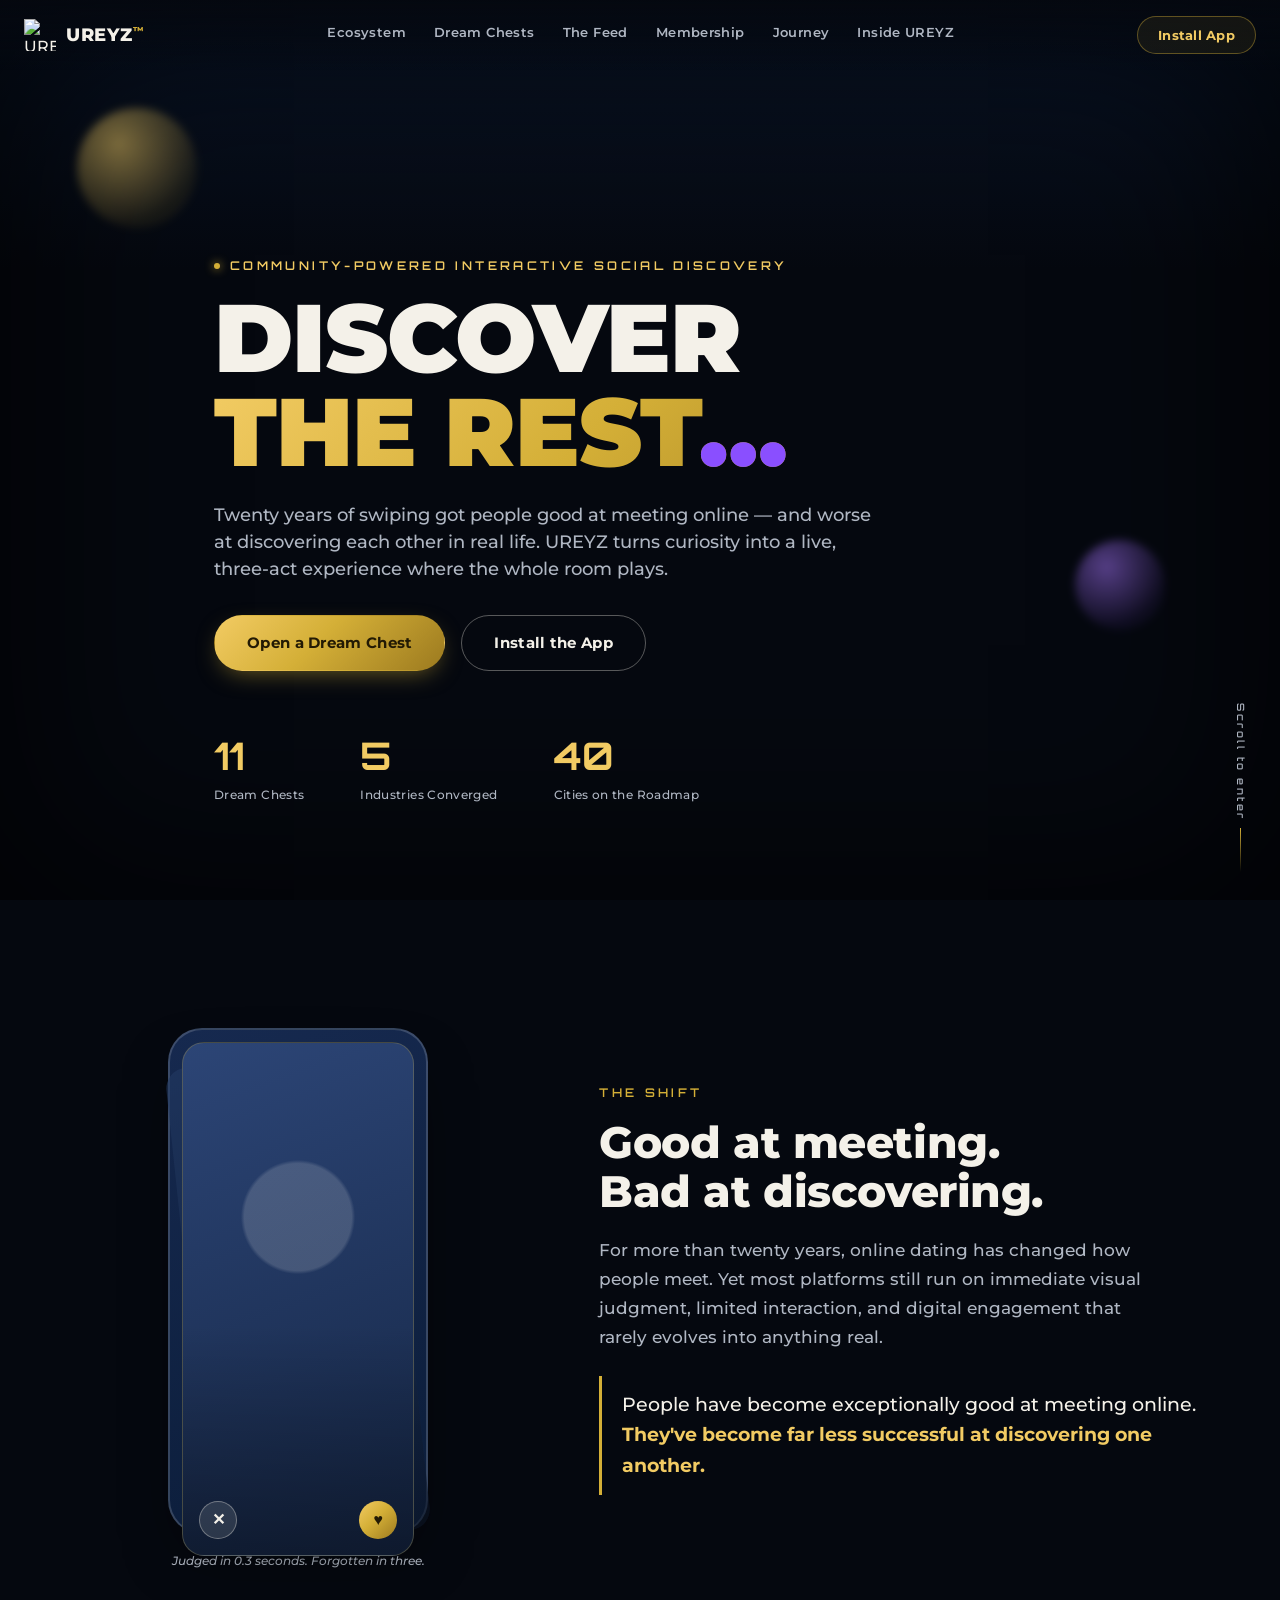
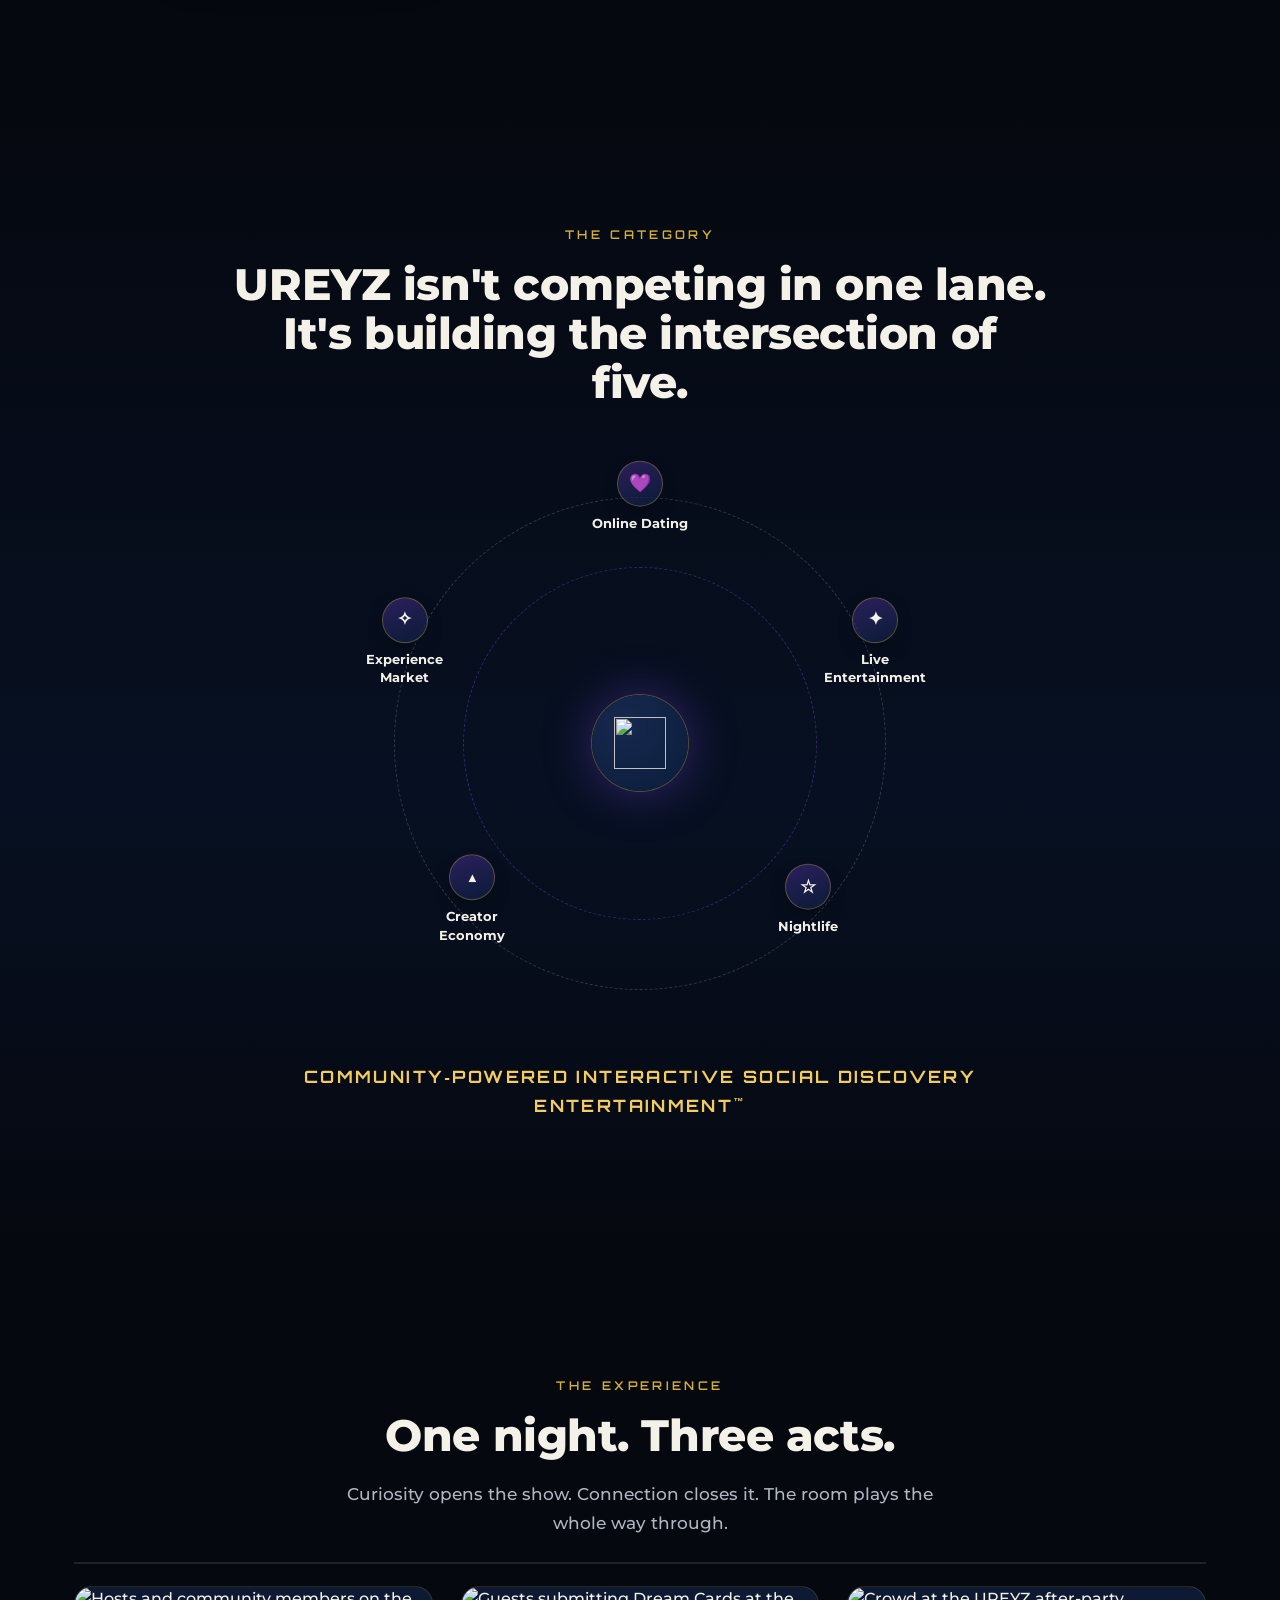
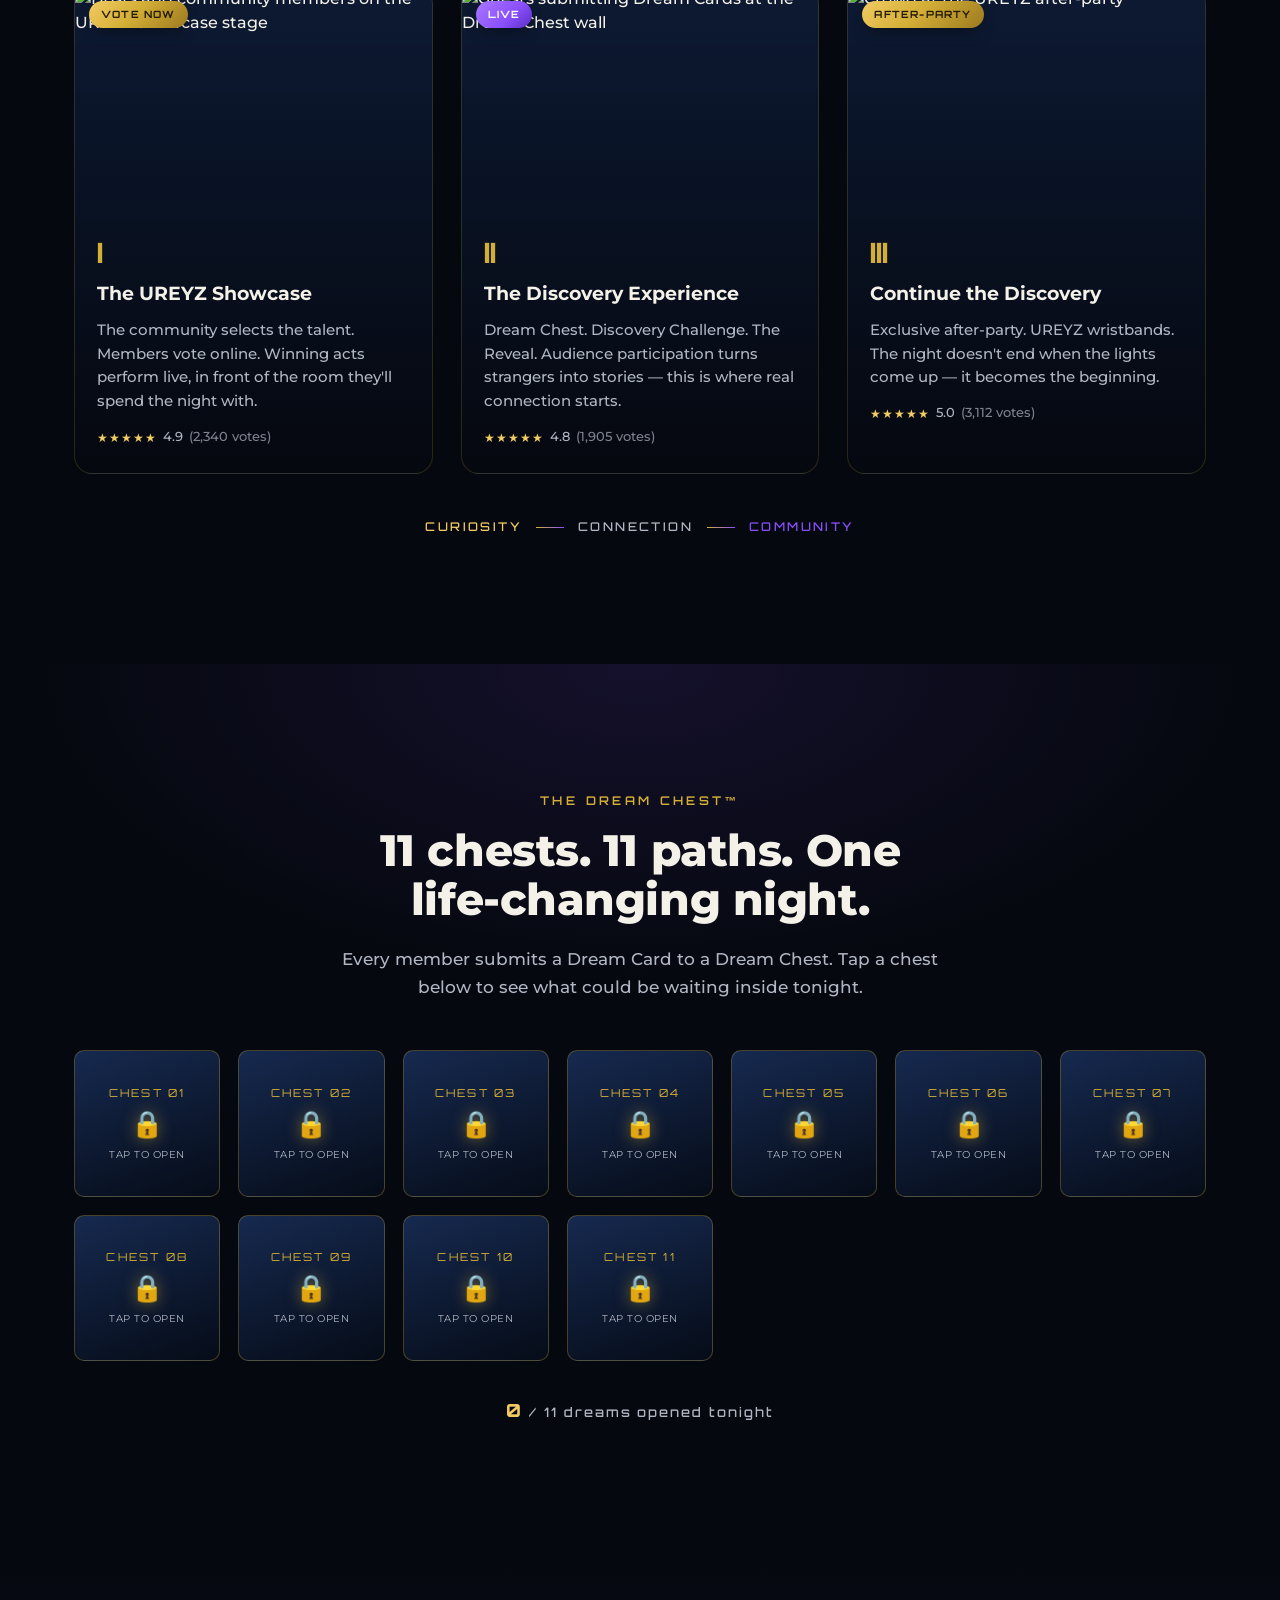
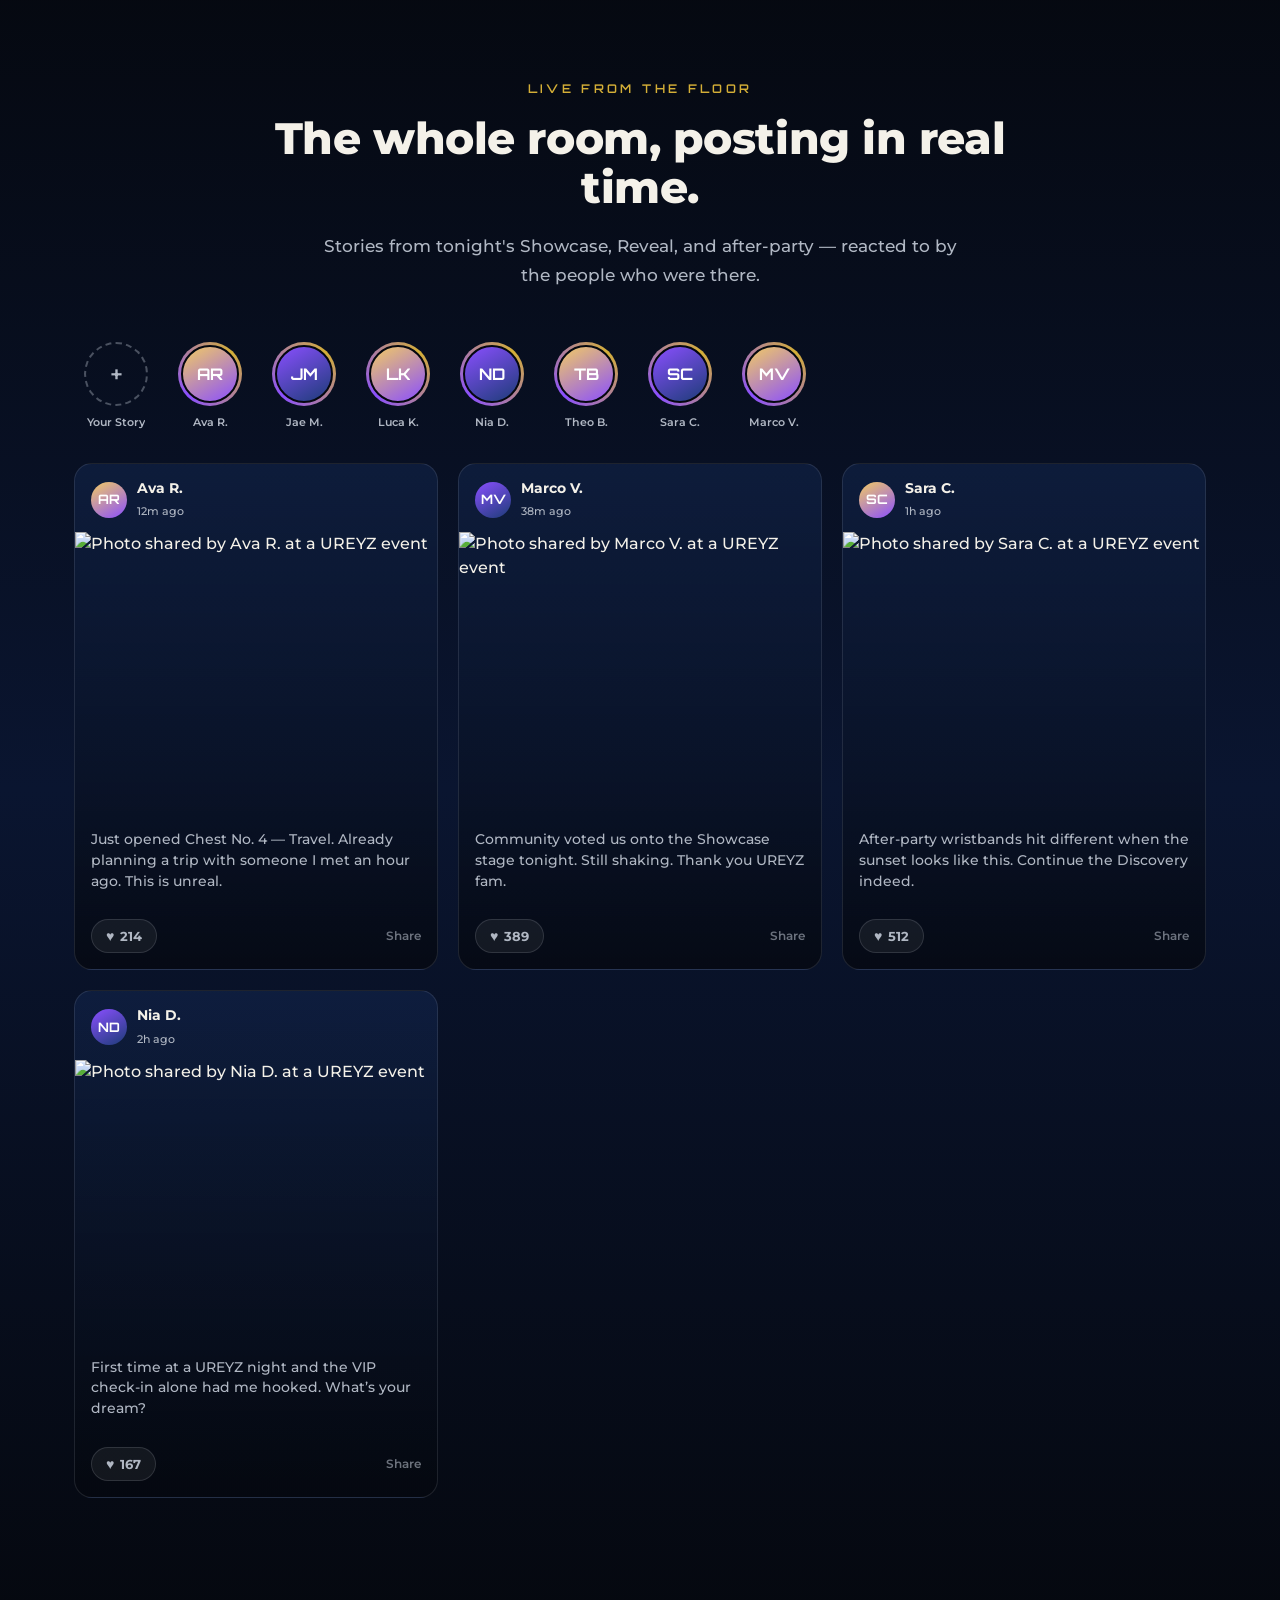
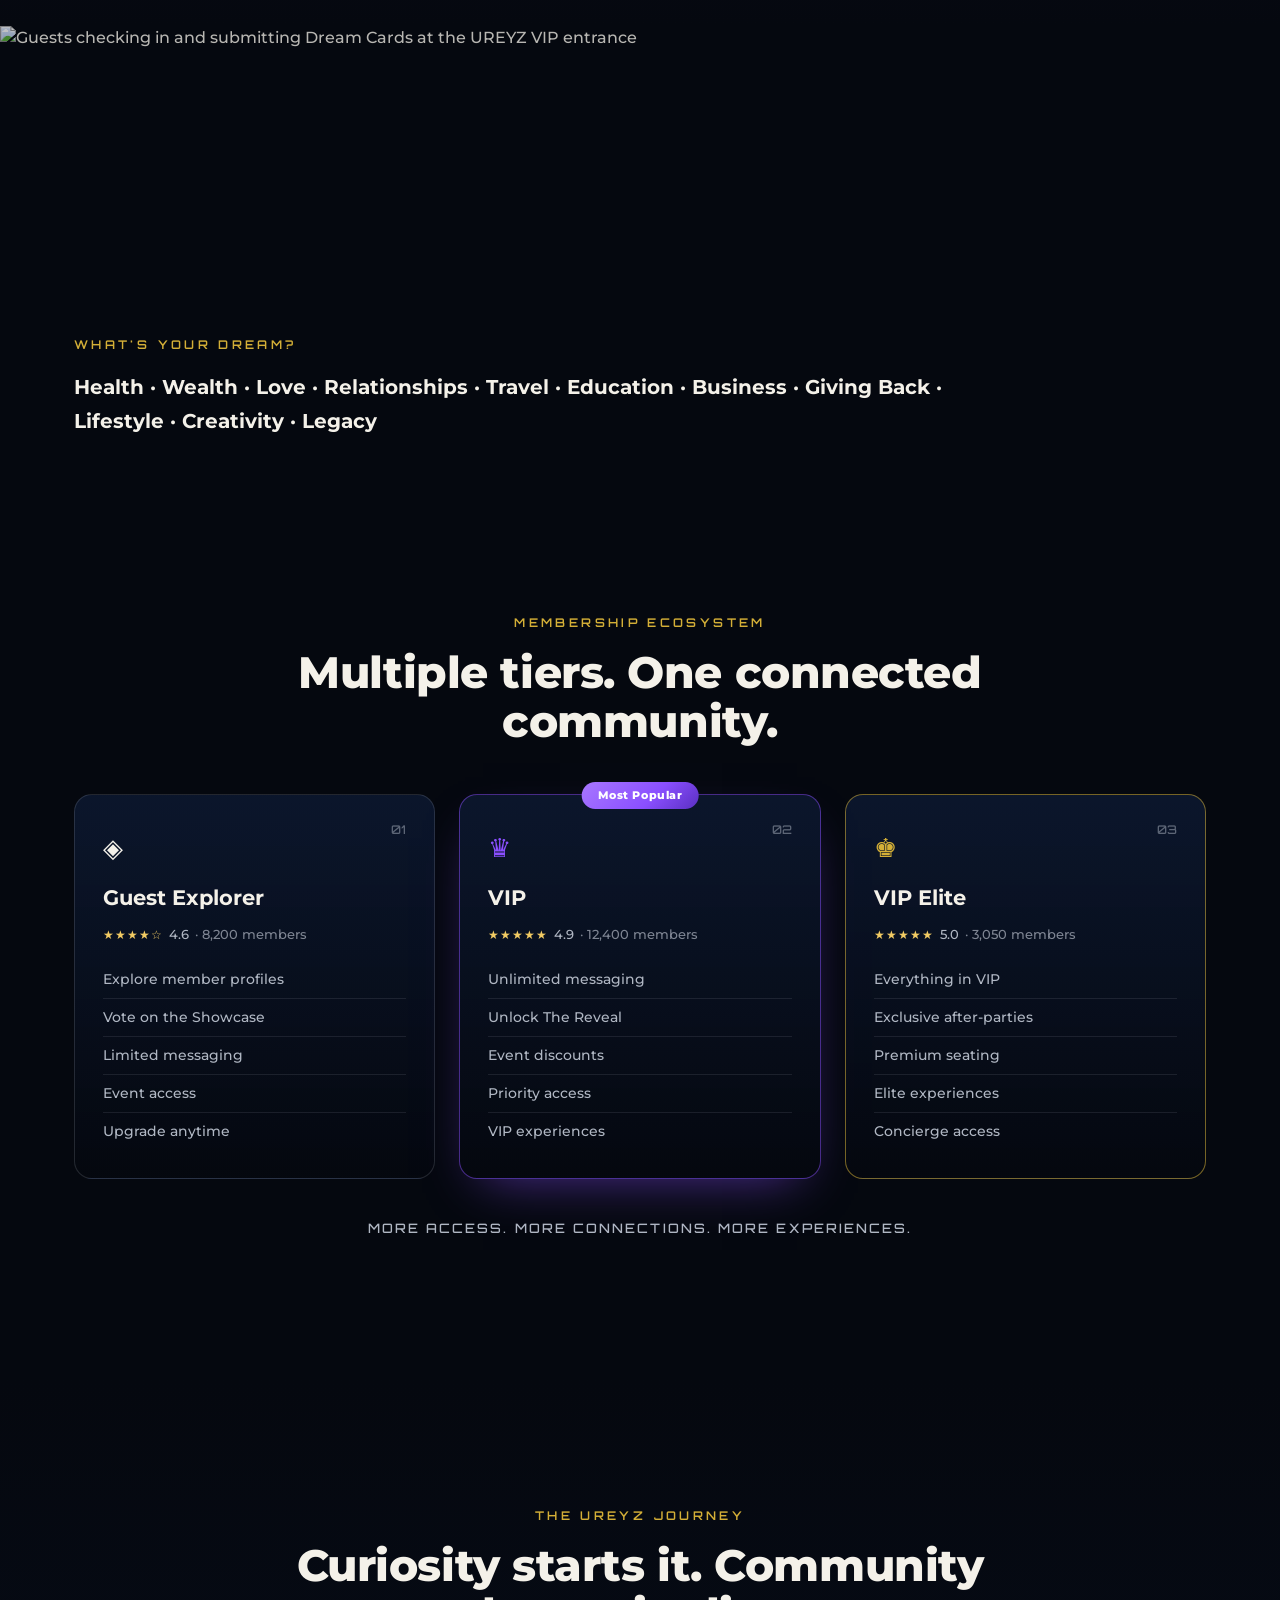
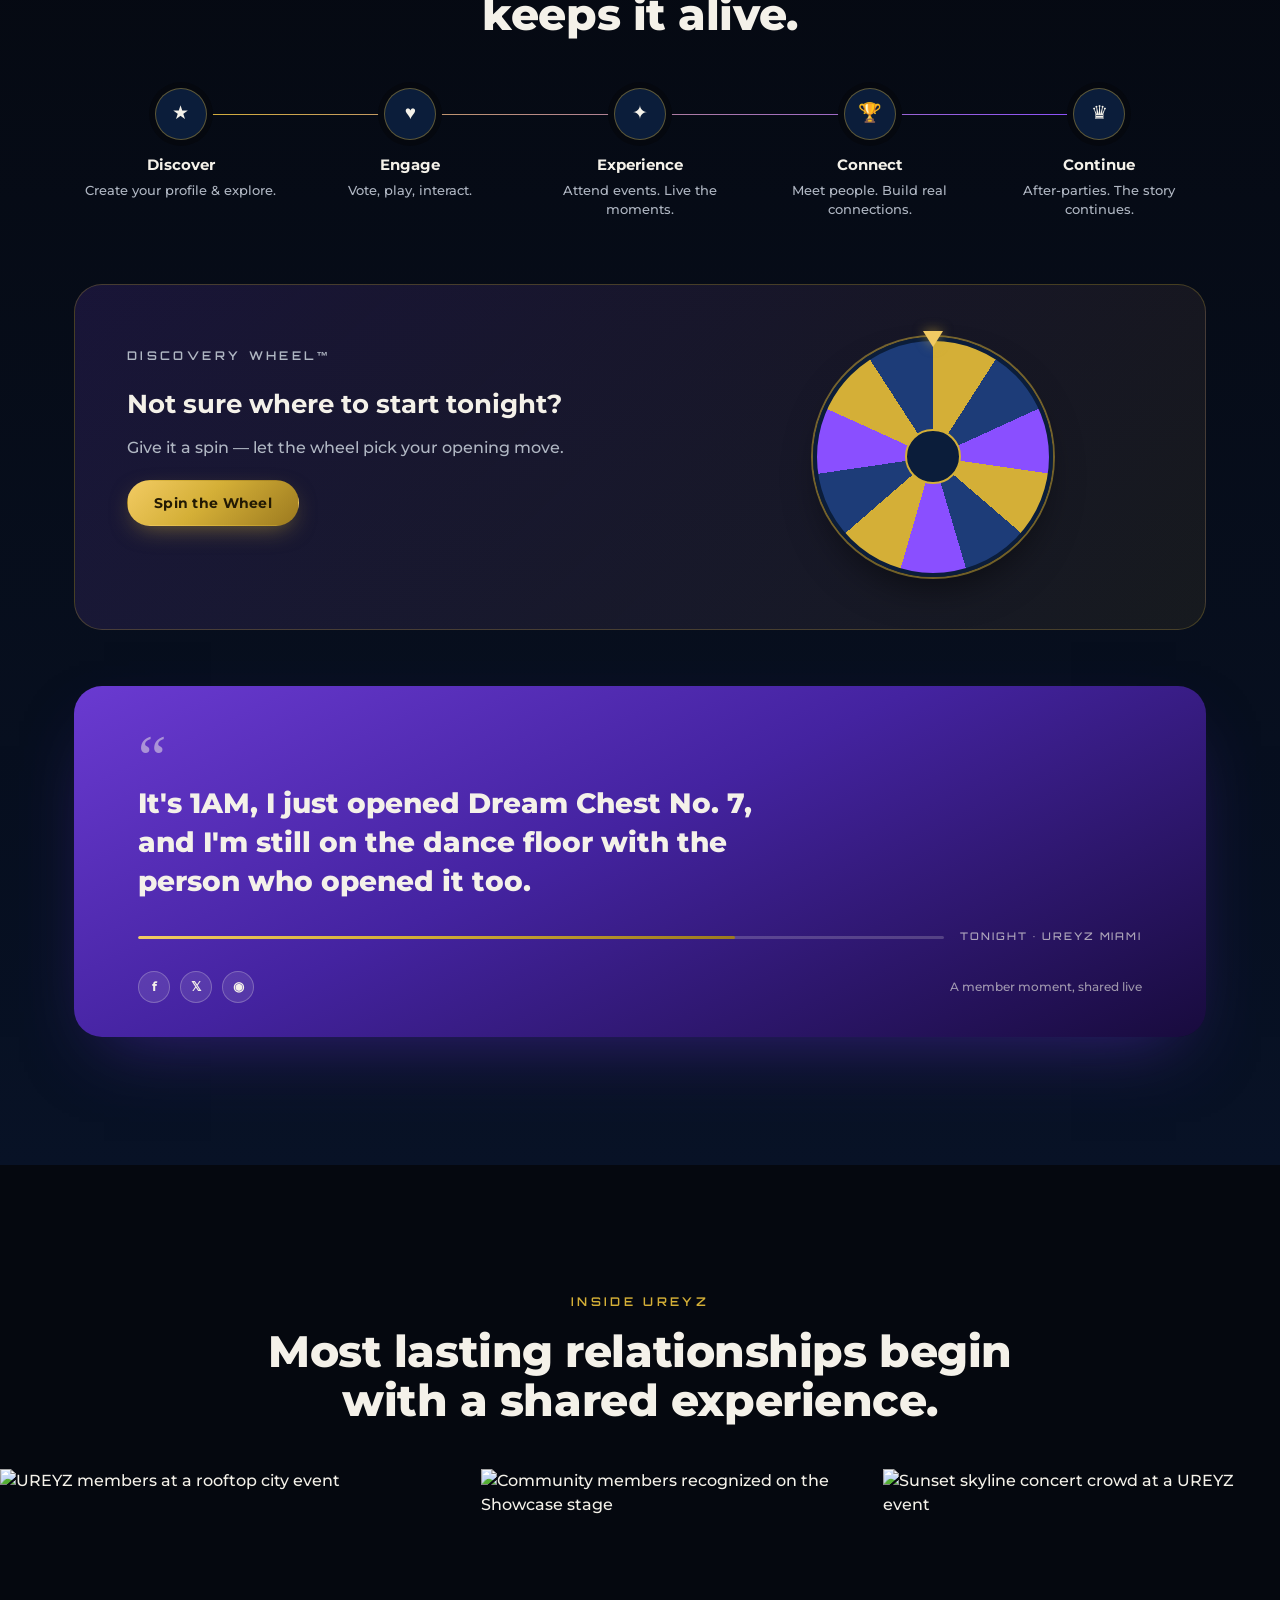
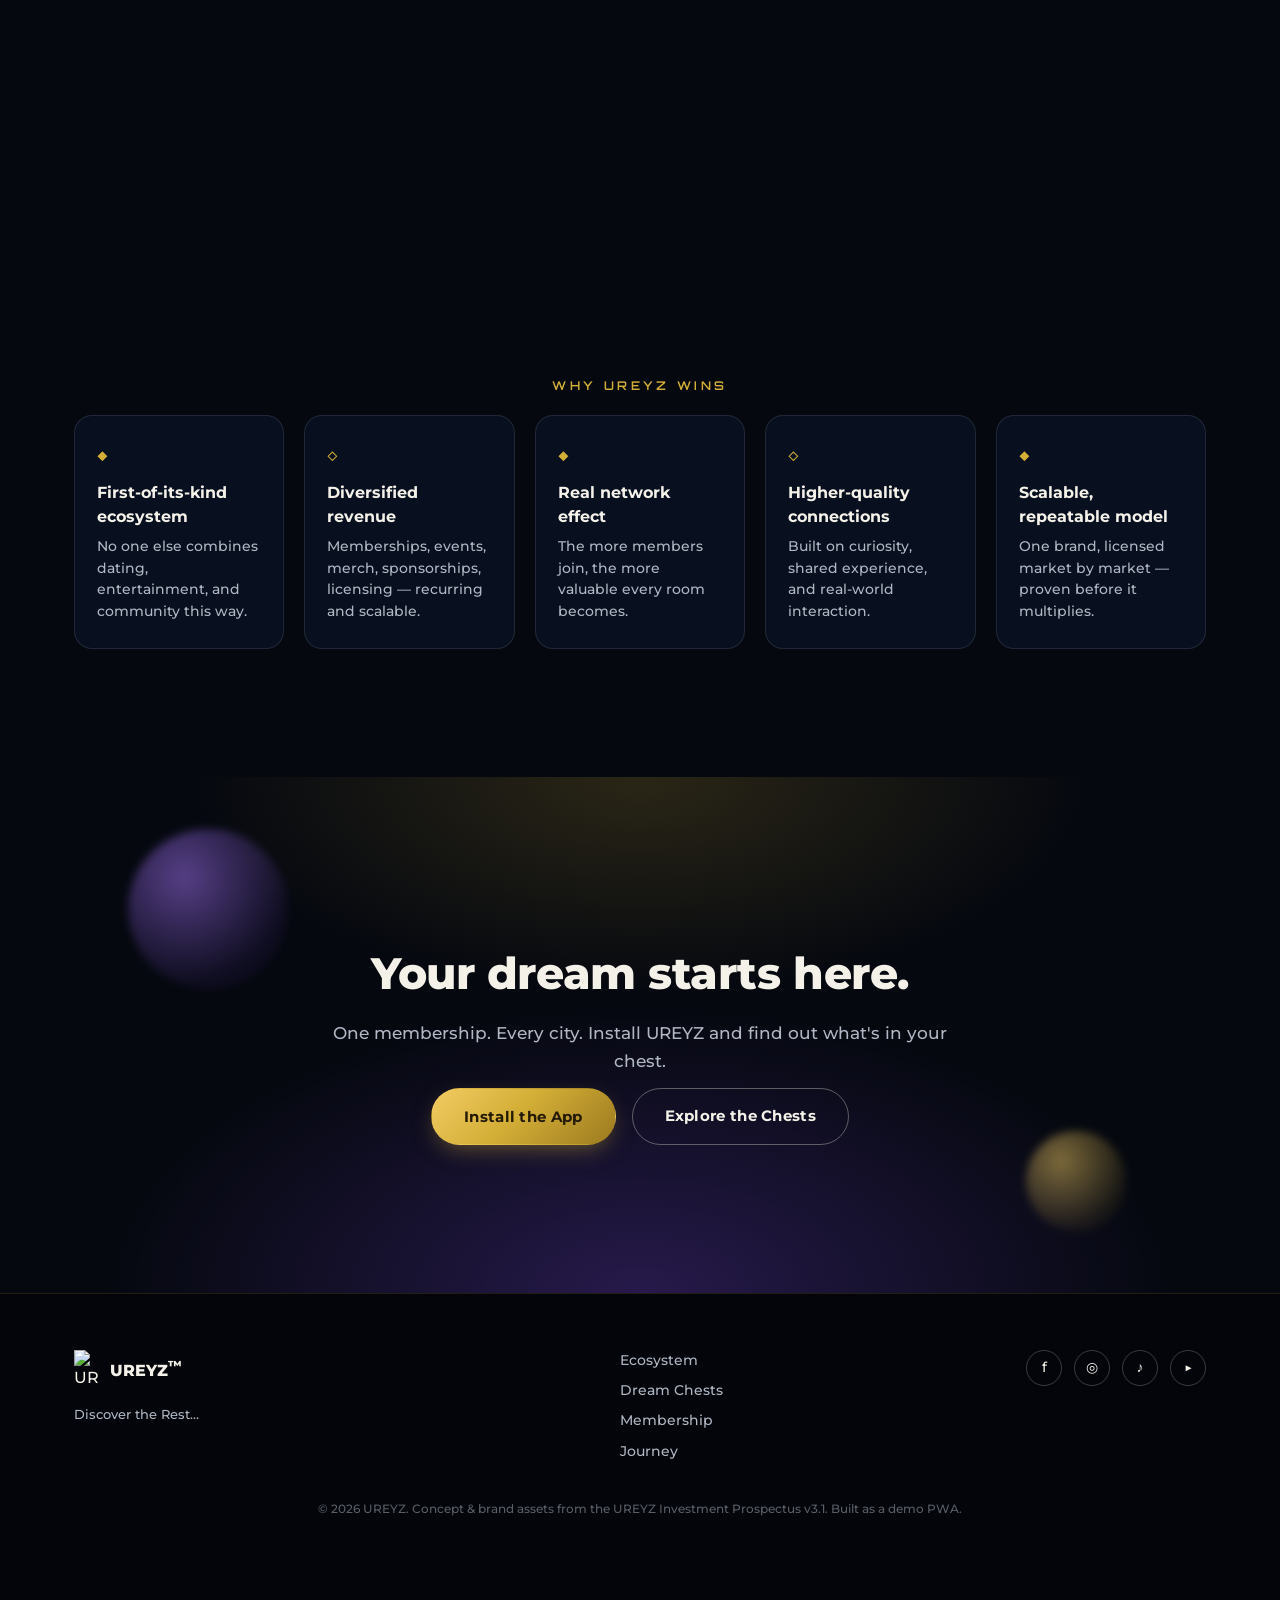
==== commit c4933626: "Add files via upload" ====
--- a/index.html
+++ b/index.html
@@ -41,6 +41,7 @@
   <nav class="topnav-links">
     <a href="#ecosystem">Ecosystem</a>
     <a href="#chests">Dream Chests</a>
+    <a href="#feed">The Feed</a>
     <a href="#tiers">Membership</a>
     <a href="#journey">Journey</a>
     <a href="#gallery">Inside UREYZ</a>
@@ -55,13 +56,24 @@
 
 <!-- mobile drawer -->
 <div class="drawer" id="drawer">
-  <a href="#ecosystem">Ecosystem</a>
-  <a href="#chests">Dream Chests</a>
-  <a href="#tiers">Membership</a>
-  <a href="#journey">Journey</a>
-  <a href="#gallery">Inside UREYZ</a>
-  <button class="btn btn-gold" id="drawerInstall">Install App</button>
+  <div class="drawer-blob"></div>
+  <button class="drawer-close" id="drawerClose" aria-label="Close menu">✕</button>
+  <div class="drawer-profile">
+    <span class="shield-ico drawer-avatar" role="img" aria-label="UREYZ"></span>
+    <h3>Discover the Rest</h3>
+    <p>@ureyz&nbsp;·&nbsp;Guest Explorer</p>
+  </div>
+  <nav class="drawer-menu">
+    <a href="#ecosystem"><span class="d-ico d-ico-1">✦</span>Ecosystem</a>
+    <a href="#chests"><span class="d-ico d-ico-2">▣</span>Dream Chests</a>
+    <a href="#feed"><span class="d-ico d-ico-3">♥</span>The Feed</a>
+    <a href="#tiers"><span class="d-ico d-ico-4">♛</span>Membership</a>
+    <a href="#journey"><span class="d-ico d-ico-5">➤</span>Journey</a>
+    <a href="#gallery"><span class="d-ico d-ico-1">◎</span>Inside UREYZ</a>
+  </nav>
+  <button class="btn btn-gold drawer-cta" id="drawerInstall">Download the App</button>
 </div>
+<div class="drawer-scrim" id="drawerScrim"></div>
 
 <main id="top">
 
@@ -71,6 +83,8 @@
       <img src="assets/hero-crowd.jpg" alt="Crowd at a UREYZ live showcase event" loading="eager">
       <div class="hero-scrim"></div>
       <div class="hero-vignette"></div>
+      <div class="blob blob-gold blob-a" aria-hidden="true"></div>
+      <div class="blob blob-purple blob-b" aria-hidden="true"></div>
     </div>
 
     <div class="hero-content">
@@ -163,29 +177,41 @@
         <div class="act-progress"><div class="act-progress-fill" id="actProgress"></div></div>
 
         <article class="act-card" data-act="1">
-          <div class="act-media"><img src="assets/showcase-panel.jpg" alt="Hosts and community members on the UREYZ Showcase stage" loading="lazy"></div>
+          <div class="act-media">
+            <span class="act-chip">VOTE NOW</span>
+            <img src="assets/showcase-panel.jpg" alt="Hosts and community members on the UREYZ Showcase stage" loading="lazy">
+          </div>
           <div class="act-body">
             <span class="act-num">I</span>
             <h3>The UREYZ Showcase</h3>
             <p>The community selects the talent. Members vote online. Winning acts perform live, in front of the room they'll spend the night with.</p>
+            <div class="act-rating"><span class="stars">★★★★★</span> 4.9 <em>(2,340 votes)</em></div>
           </div>
         </article>
 
         <article class="act-card" data-act="2">
-          <div class="act-media"><img src="assets/dream-chests.jpg" alt="Guests submitting Dream Cards at the Dream Chest wall" loading="lazy"></div>
+          <div class="act-media">
+            <span class="act-chip act-chip-purple">LIVE</span>
+            <img src="assets/dream-chests.jpg" alt="Guests submitting Dream Cards at the Dream Chest wall" loading="lazy">
+          </div>
           <div class="act-body">
             <span class="act-num">II</span>
             <h3>The Discovery Experience</h3>
             <p>Dream Chest. Discovery Challenge. The Reveal. Audience participation turns strangers into stories — this is where real connection starts.</p>
+            <div class="act-rating"><span class="stars">★★★★★</span> 4.8 <em>(1,905 votes)</em></div>
           </div>
         </article>
 
         <article class="act-card" data-act="3">
-          <div class="act-media"><img src="assets/sunset-crowd.jpg" alt="Crowd at the UREYZ after-party" loading="lazy"></div>
+          <div class="act-media">
+            <span class="act-chip act-chip-gold">AFTER-PARTY</span>
+            <img src="assets/sunset-crowd.jpg" alt="Crowd at the UREYZ after-party" loading="lazy">
+          </div>
           <div class="act-body">
             <span class="act-num">III</span>
             <h3>Continue the Discovery</h3>
             <p>Exclusive after-party. UREYZ wristbands. The night doesn't end when the lights come up — it becomes the beginning.</p>
+            <div class="act-rating"><span class="stars">★★★★★</span> 5.0 <em>(3,112 votes)</em></div>
           </div>
         </article>
       </div>
@@ -208,6 +234,27 @@
       <div class="chest-status" id="chestStatus">
         <span id="chestCount">0</span> / 11 dreams opened tonight
       </div>
+    </div>
+  </section>
+
+  <!-- ================= THE FEED (social / stories / reactions) ================= -->
+  <section class="feed-section" id="feed">
+    <div class="section-inner">
+      <p class="eyebrow eyebrow-center">Live From The Floor</p>
+      <h2 class="h2 h2-center">The whole room, posting in real time.</h2>
+      <p class="lead lead-center">Stories from tonight's Showcase, Reveal, and after-party — reacted to by the people who were there.</p>
+
+      <!-- Stories row -->
+      <div class="stories-row" id="storiesRow">
+        <div class="story story-add">
+          <div class="story-ring story-ring-add"><span>+</span></div>
+          <span>Your Story</span>
+        </div>
+        <!-- injected by JS -->
+      </div>
+
+      <!-- Feed cards -->
+      <div class="feed-grid" id="feedGrid"><!-- injected by JS --></div>
     </div>
   </section>
 
@@ -231,6 +278,7 @@
           <div class="tier-icon">◈</div>
           <span class="tier-rank">01</span>
           <h3>Guest Explorer</h3>
+          <div class="tier-social"><span class="stars">★★★★☆</span> 4.6 <em>· 8,200 members</em></div>
           <ul>
             <li>Explore member profiles</li>
             <li>Vote on the Showcase</li>
@@ -245,6 +293,7 @@
           <div class="tier-icon">♛</div>
           <span class="tier-rank">02</span>
           <h3>VIP</h3>
+          <div class="tier-social"><span class="stars">★★★★★</span> 4.9 <em>· 12,400 members</em></div>
           <ul>
             <li>Unlimited messaging</li>
             <li>Unlock The Reveal</li>
@@ -258,6 +307,7 @@
           <div class="tier-icon">♚</div>
           <span class="tier-rank">03</span>
           <h3>VIP Elite</h3>
+          <div class="tier-social"><span class="stars">★★★★★</span> 5.0 <em>· 3,050 members</em></div>
           <ul>
             <li>Everything in VIP</li>
             <li>Exclusive after-parties</li>
@@ -319,6 +369,24 @@
           <div class="wheel-disc" id="wheelDisc"></div>
         </div>
       </div>
+
+      <!-- Tonight's Highlight — bold quote moment -->
+      <div class="highlight-card">
+        <div class="highlight-quote-mark">&ldquo;</div>
+        <p class="highlight-quote">It's 1AM, I just opened Dream Chest No. 7, and I'm still on the dance floor with the person who opened it too.</p>
+        <div class="highlight-meta">
+          <span class="highlight-progress"><span class="highlight-progress-fill"></span></span>
+          <span class="highlight-time">TONIGHT · UREYZ MIAMI</span>
+        </div>
+        <div class="highlight-foot">
+          <div class="highlight-social">
+            <a href="#" aria-label="Share to Facebook">f</a>
+            <a href="#" aria-label="Share to X">𝕏</a>
+            <a href="#" aria-label="Share to Reddit">◉</a>
+          </div>
+          <span class="highlight-credit">A member moment, shared live</span>
+        </div>
+      </div>
     </div>
   </section>
 
@@ -352,6 +420,8 @@
   <!-- ================= FINAL CTA ================= -->
   <section class="final-cta" id="join">
     <div class="final-cta-bg"></div>
+    <div class="blob blob-purple blob-c" aria-hidden="true"></div>
+    <div class="blob blob-gold blob-d" aria-hidden="true"></div>
     <div class="section-inner final-cta-inner">
       <img src="assets/shield.png" alt="" class="final-mark">
       <h2 class="h2 h2-center">Your dream starts here.</h2>
--- a/style.css
+++ b/style.css
@@ -205,15 +205,55 @@
 .hamburger.open span:nth-child(3){ transform:translateY(-11px) rotate(-45deg); }
 
 .drawer{
-  position:fixed; top:0; right:0; bottom:0; width:min(78vw, 320px); z-index:199;
-  background:var(--navy); border-left:1px solid rgba(212,175,55,.2);
-  display:flex; flex-direction:column; gap:22px;
-  padding:100px 28px 40px;
+  position:fixed; top:0; right:0; bottom:0; width:min(82vw, 340px); z-index:206;
+  background:linear-gradient(180deg, #0e2242, var(--navy) 40%, #060c18);
+  border-left:1px solid rgba(212,175,55,.2);
+  display:flex; flex-direction:column;
+  padding:70px 26px 32px;
   transform:translateX(100%);
-  transition:transform .4s var(--ease);
+  transition:transform .45s var(--ease);
+  overflow:hidden;
 }
 .drawer.open{ transform:translateX(0); }
-.drawer a{ font-size:18px; font-weight:700; }
+
+.drawer-blob{
+  position:absolute; top:-60px; right:-60px; width:220px; height:220px; border-radius:50%;
+  background:radial-gradient(circle at 35% 30%, rgba(138,79,255,.55), rgba(138,79,255,0) 70%);
+  filter:blur(6px); pointer-events:none;
+}
+.drawer-close{
+  position:absolute; top:20px; right:20px; width:36px; height:36px; border-radius:50%;
+  background:rgba(244,241,233,.08); border:1px solid rgba(244,241,233,.2); color:var(--ivory);
+  font-size:14px; display:flex; align-items:center; justify-content:center; z-index:2;
+}
+.drawer-profile{ position:relative; z-index:1; text-align:center; margin-bottom:28px; }
+.drawer-avatar{ width:64px; height:64px; border-radius:50%; background-color:rgba(212,175,55,.12); border:2px solid var(--gold); margin:0 auto 14px; box-shadow:0 0 0 5px rgba(212,175,55,.12); }
+.drawer-profile h3{ margin:0 0 4px; font-size:17px; }
+.drawer-profile p{ margin:0; font-size:12.5px; color:var(--silver); }
+
+.drawer-menu{ position:relative; z-index:1; display:flex; flex-direction:column; gap:6px; flex:1; }
+.drawer-menu a{
+  display:flex; align-items:center; gap:14px; font-size:15px; font-weight:700;
+  padding:11px 12px; border-radius:14px; transition:background .2s ease;
+}
+.drawer-menu a:hover, .drawer-menu a:active{ background:rgba(244,241,233,.06); }
+.d-ico{
+  width:34px; height:34px; border-radius:11px; display:flex; align-items:center; justify-content:center;
+  font-size:14px; flex-shrink:0;
+}
+.d-ico-1{ background:rgba(212,175,55,.18); color:var(--gold-bright); }
+.d-ico-2{ background:rgba(138,79,255,.2); color:#c3a4ff; }
+.d-ico-3{ background:rgba(240,90,140,.18); color:#ff8fb3; }
+.d-ico-4{ background:rgba(29,60,120,.5); color:#8fb0ee; }
+.d-ico-5{ background:rgba(212,175,55,.18); color:var(--gold-bright); }
+
+.drawer-cta{ position:relative; z-index:1; width:100%; margin-top:18px; }
+
+.drawer-scrim{
+  position:fixed; inset:0; z-index:205; background:rgba(2,4,9,.55);
+  opacity:0; pointer-events:none; transition:opacity .35s ease;
+}
+.drawer-scrim.show{ opacity:1; pointer-events:auto; }
 
 /* =========================================================
    HERO
@@ -390,6 +430,122 @@
 
 .chest-status{ text-align:center; margin-top:36px; font-family:var(--font-hud); letter-spacing:.15em; font-size:13px; color:var(--silver); }
 .chest-status #chestCount{ color:var(--gold-bright); font-size:18px; font-weight:800; }
+
+/* =========================================================
+   THE FEED — Stories row + reaction cards
+   ========================================================= */
+.feed-section{ padding:var(--section-pad) 0; background:linear-gradient(180deg, var(--void), #0a1530 50%, var(--void)); }
+
+.stories-row{
+  display:flex; gap:18px; overflow-x:auto; padding:8px 4px 20px; margin:44px 0 8px;
+  scrollbar-width:none;
+}
+.stories-row::-webkit-scrollbar{ display:none; }
+.story{ flex:0 0 auto; width:76px; display:flex; flex-direction:column; align-items:center; gap:8px; text-align:center; }
+.story span{ font-size:11px; color:var(--silver); font-weight:600; white-space:nowrap; overflow:hidden; text-overflow:ellipsis; max-width:76px; }
+.story-ring{
+  width:64px; height:64px; border-radius:50%; padding:3px;
+  background:conic-gradient(from 45deg, var(--gold), var(--purple), var(--gold));
+  display:flex; align-items:center; justify-content:center;
+  cursor:pointer;
+}
+.story-ring-add{ background:none; border:2px dashed rgba(176,183,195,.4); }
+.story-ring-add span{ font-size:22px; color:var(--silver); }
+
+.avatar-fill{
+  width:100%; height:100%; border-radius:50%; border:2px solid var(--void);
+  display:flex; align-items:center; justify-content:center;
+  font-family:var(--font-hud); font-weight:700; font-size:16px; color:#fff;
+}
+.avatar-v1{ background:linear-gradient(150deg, #F2CB63, #8A4FFF); }
+.avatar-v2{ background:linear-gradient(150deg, #8A4FFF, #1D3C78); }
+.feed-avatar{ width:36px; height:36px; font-size:13px; border-width:0; flex-shrink:0; }
+
+.shield-ico{ display:inline-block; background-image:url("assets/shield.png"); background-repeat:no-repeat; background-position:center; background-size:contain; }
+
+.feed-grid{ display:grid; grid-template-columns:repeat(auto-fit,minmax(280px,1fr)); gap:20px; margin-top:12px; }
+.feed-card{
+  border-radius:var(--radius-md); overflow:hidden;
+  background:linear-gradient(180deg, rgba(29,60,120,.28), rgba(5,8,15,.75));
+  border:1px solid rgba(176,183,195,.15);
+  transition:transform .3s var(--ease), border-color .3s ease;
+}
+.feed-card:hover{ transform:translateY(-4px); border-color:rgba(212,175,55,.35); }
+.feed-head{ display:flex; align-items:center; gap:10px; padding:14px 16px 10px; }
+.feed-avatar{ width:36px; height:36px; border-radius:50%; object-fit:cover; flex-shrink:0; }
+.feed-who{ flex:1; min-width:0; }
+.feed-name{ font-size:13.5px; font-weight:700; display:block; }
+.feed-time{ font-size:11px; color:var(--silver); }
+.feed-media{ aspect-ratio:4/3; overflow:hidden; }
+.feed-media img{ width:100%; height:100%; object-fit:cover; }
+.feed-caption{ padding:12px 16px 4px; font-size:13.5px; color:var(--silver); line-height:1.55; }
+.feed-actions{ display:flex; align-items:center; gap:14px; padding:10px 16px 16px; position:relative; }
+.feed-react{
+  display:flex; align-items:center; gap:6px; font-size:13px; font-weight:700; color:var(--silver);
+  background:rgba(244,241,233,.06); border:1px solid rgba(176,183,195,.18); border-radius:999px; padding:7px 14px;
+  transition:color .2s ease, border-color .2s ease, background .2s ease;
+}
+.feed-react:hover{ border-color:var(--gold); color:var(--gold-bright); }
+.feed-react.active{ color:#ff6b8a; border-color:rgba(255,107,138,.5); background:rgba(255,107,138,.1); }
+.feed-react .ico{ font-size:14px; }
+.feed-share{ margin-left:auto; font-size:12px; color:rgba(176,183,195,.6); font-weight:600; }
+
+/* =========================================================
+   HIGHLIGHT — bold gradient quote moment
+   ========================================================= */
+.highlight-card{
+  position:relative; margin-top:56px; border-radius:var(--radius-lg); overflow:hidden;
+  padding:clamp(32px,6vw,56px) clamp(28px,6vw,64px) clamp(26px,4vw,34px);
+  background:linear-gradient(155deg, #6a3ad1 0%, #4423a0 45%, #180b3d 100%);
+  box-shadow:0 30px 70px -30px rgba(90,45,200,.55);
+}
+.highlight-quote-mark{ font-family:Georgia, serif; font-size:64px; line-height:.5; color:rgba(244,241,233,.5); margin-bottom:10px; }
+.highlight-quote{ font-size:clamp(19px,3vw,28px); font-weight:800; line-height:1.4; max-width:640px; margin:0 0 28px; }
+.highlight-meta{ display:flex; align-items:center; gap:16px; margin-bottom:26px; }
+.highlight-progress{ flex:1; height:3px; border-radius:2px; background:rgba(244,241,233,.2); overflow:hidden; }
+.highlight-progress-fill{ display:block; height:100%; width:0%; background:var(--grad-gold); border-radius:2px; transition:width 1.4s var(--ease); }
+.highlight-time{ font-family:var(--font-hud); font-size:10.5px; letter-spacing:.18em; color:rgba(244,241,233,.65); white-space:nowrap; }
+.highlight-foot{ display:flex; align-items:center; justify-content:space-between; flex-wrap:wrap; gap:12px; }
+.highlight-social{ display:flex; gap:10px; }
+.highlight-social a{ width:32px; height:32px; border-radius:50%; background:rgba(244,241,233,.1); border:1px solid rgba(244,241,233,.25); display:flex; align-items:center; justify-content:center; font-size:12.5px; font-weight:700; transition:background .2s ease; }
+.highlight-social a:hover{ background:rgba(212,175,55,.3); }
+.highlight-credit{ font-size:12px; color:rgba(244,241,233,.6); }
+
+/* =========================================================
+   PRODUCT-CARD POLISH — badges + star ratings
+   ========================================================= */
+.act-media{ position:relative; }
+.act-chip{
+  position:absolute; top:14px; left:14px; z-index:2;
+  font-family:var(--font-hud); font-size:10px; letter-spacing:.12em; font-weight:700;
+  padding:6px 12px; border-radius:999px; color:#231a04;
+  background:var(--grad-gold);
+  box-shadow:0 6px 16px -6px rgba(0,0,0,.5);
+}
+.act-chip-purple{ background:var(--grad-purple); color:#fff; }
+.act-chip-gold{ background:var(--grad-gold); color:#231a04; }
+.act-rating{ margin-top:14px; font-size:12.5px; color:var(--silver); display:flex; align-items:center; gap:6px; }
+.act-rating em{ font-style:normal; color:rgba(176,183,195,.7); }
+.stars{ color:var(--gold-bright); letter-spacing:1px; font-size:12px; }
+.tier-social{ font-size:12.5px; color:var(--silver); margin:-6px 0 16px; display:flex; align-items:center; gap:6px; }
+.tier-social em{ font-style:normal; color:rgba(176,183,195,.7); }
+
+/* =========================================================
+   FLOATING BLOBS — decorative premium 3D feel
+   ========================================================= */
+.blob{
+  position:absolute; border-radius:50%; filter:blur(4px); pointer-events:none; z-index:1;
+  animation:blobFloat 9s ease-in-out infinite;
+  opacity:.55;
+}
+.blob-gold{ background:radial-gradient(circle at 35% 30%, rgba(242,203,99,.9), rgba(212,175,55,.15) 70%); }
+.blob-purple{ background:radial-gradient(circle at 35% 30%, rgba(168,119,255,.9), rgba(138,79,255,.12) 70%); }
+.blob-a{ width:120px; height:120px; top:12%; left:6%; animation-delay:0s; }
+.blob-b{ width:90px; height:90px; top:60%; right:9%; animation-delay:-3s; }
+.blob-c{ width:160px; height:160px; top:10%; left:10%; animation-delay:-1.5s; }
+.blob-d{ width:100px; height:100px; bottom:12%; right:12%; animation-delay:-4.5s; }
+@keyframes blobFloat{ 0%,100%{ transform:translateY(0) scale(1); } 50%{ transform:translateY(-22px) scale(1.06); } }
+@media (max-width:720px){ .blob{ display:none; } }
 
 /* =========================================================
    VIP STRIP
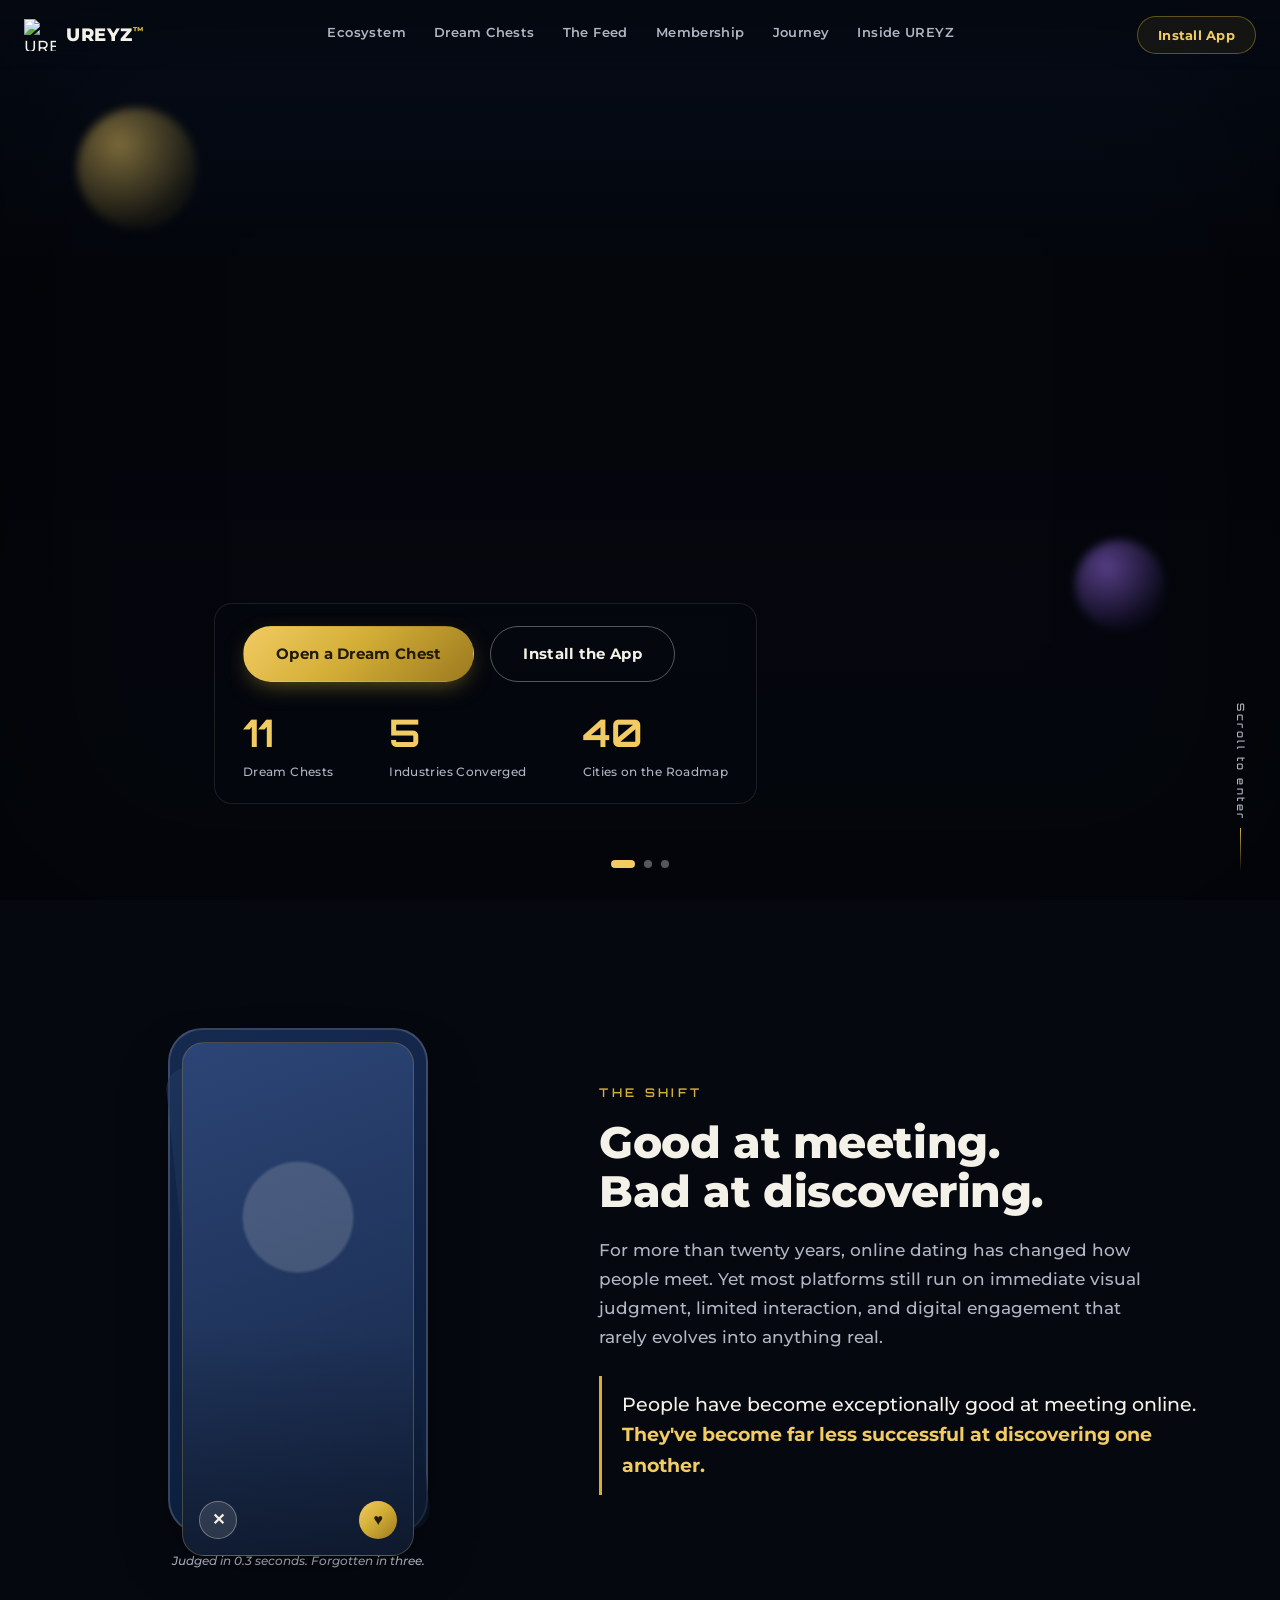
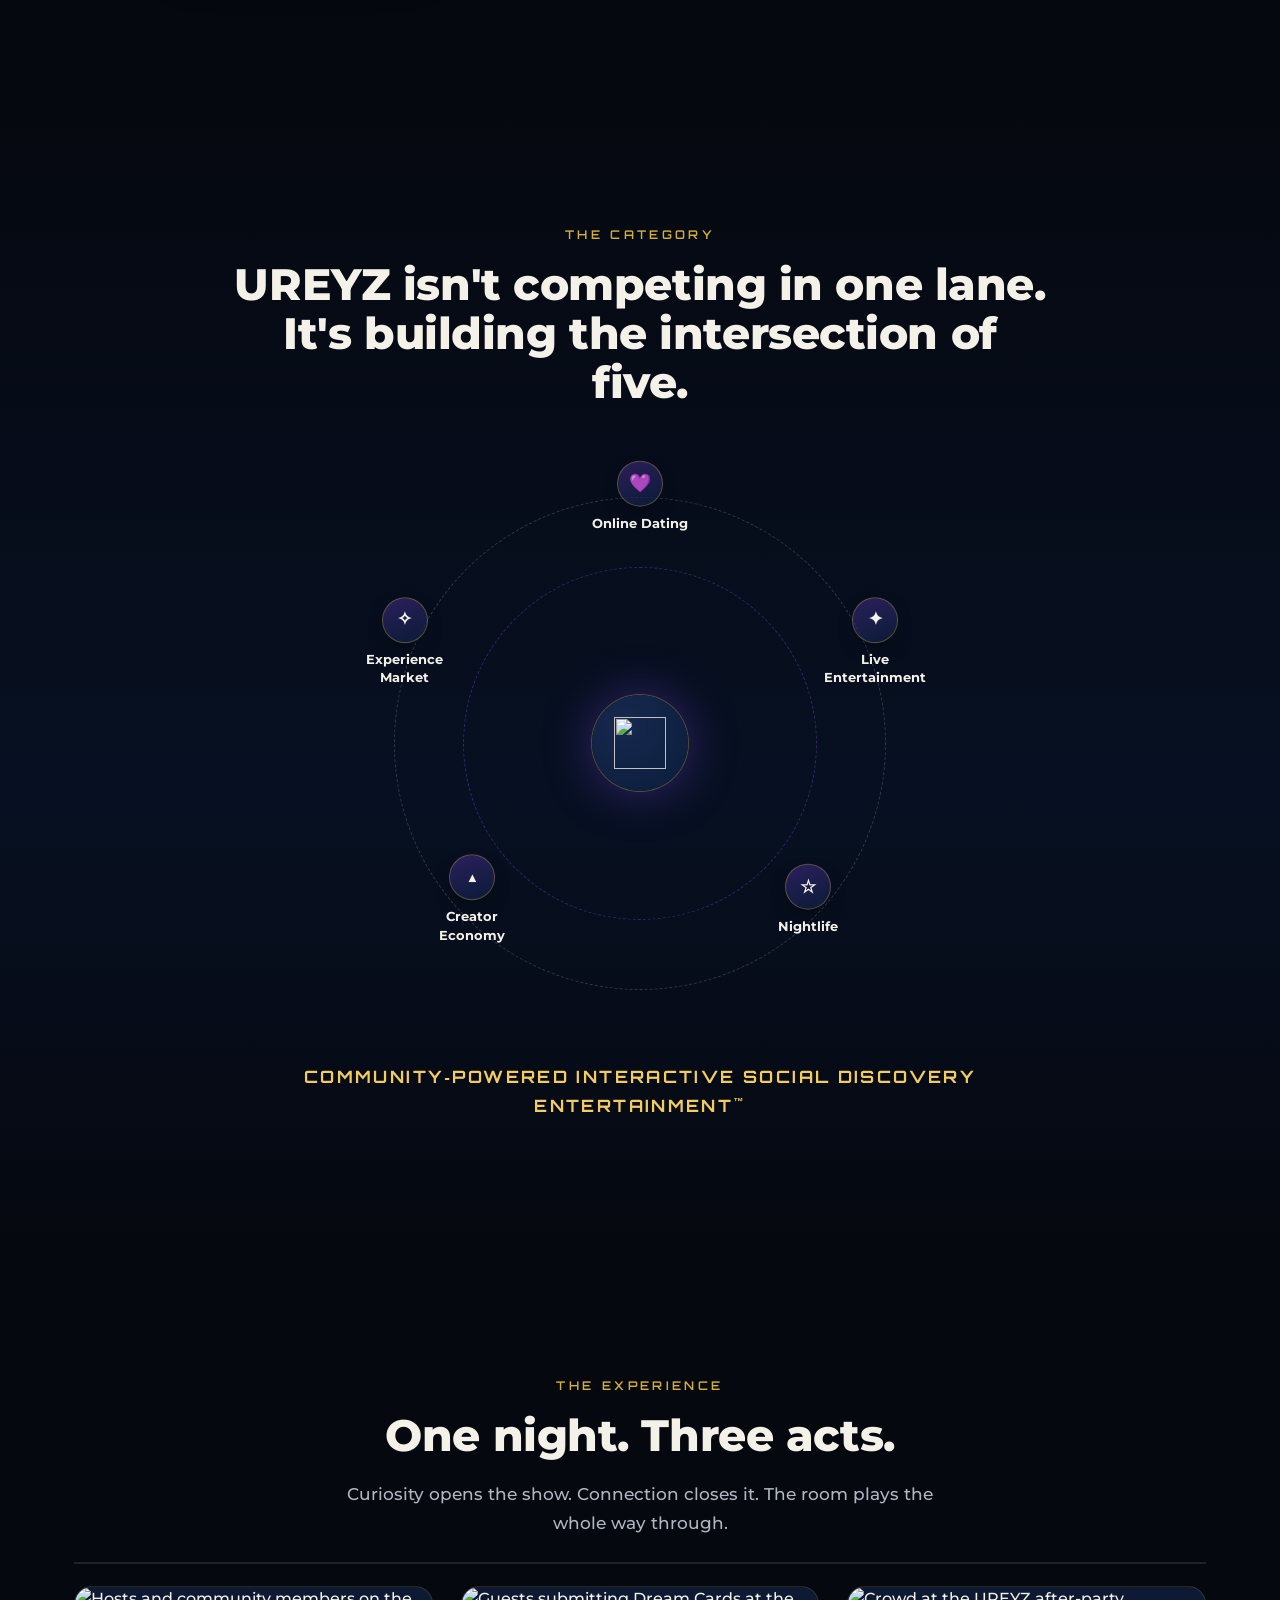
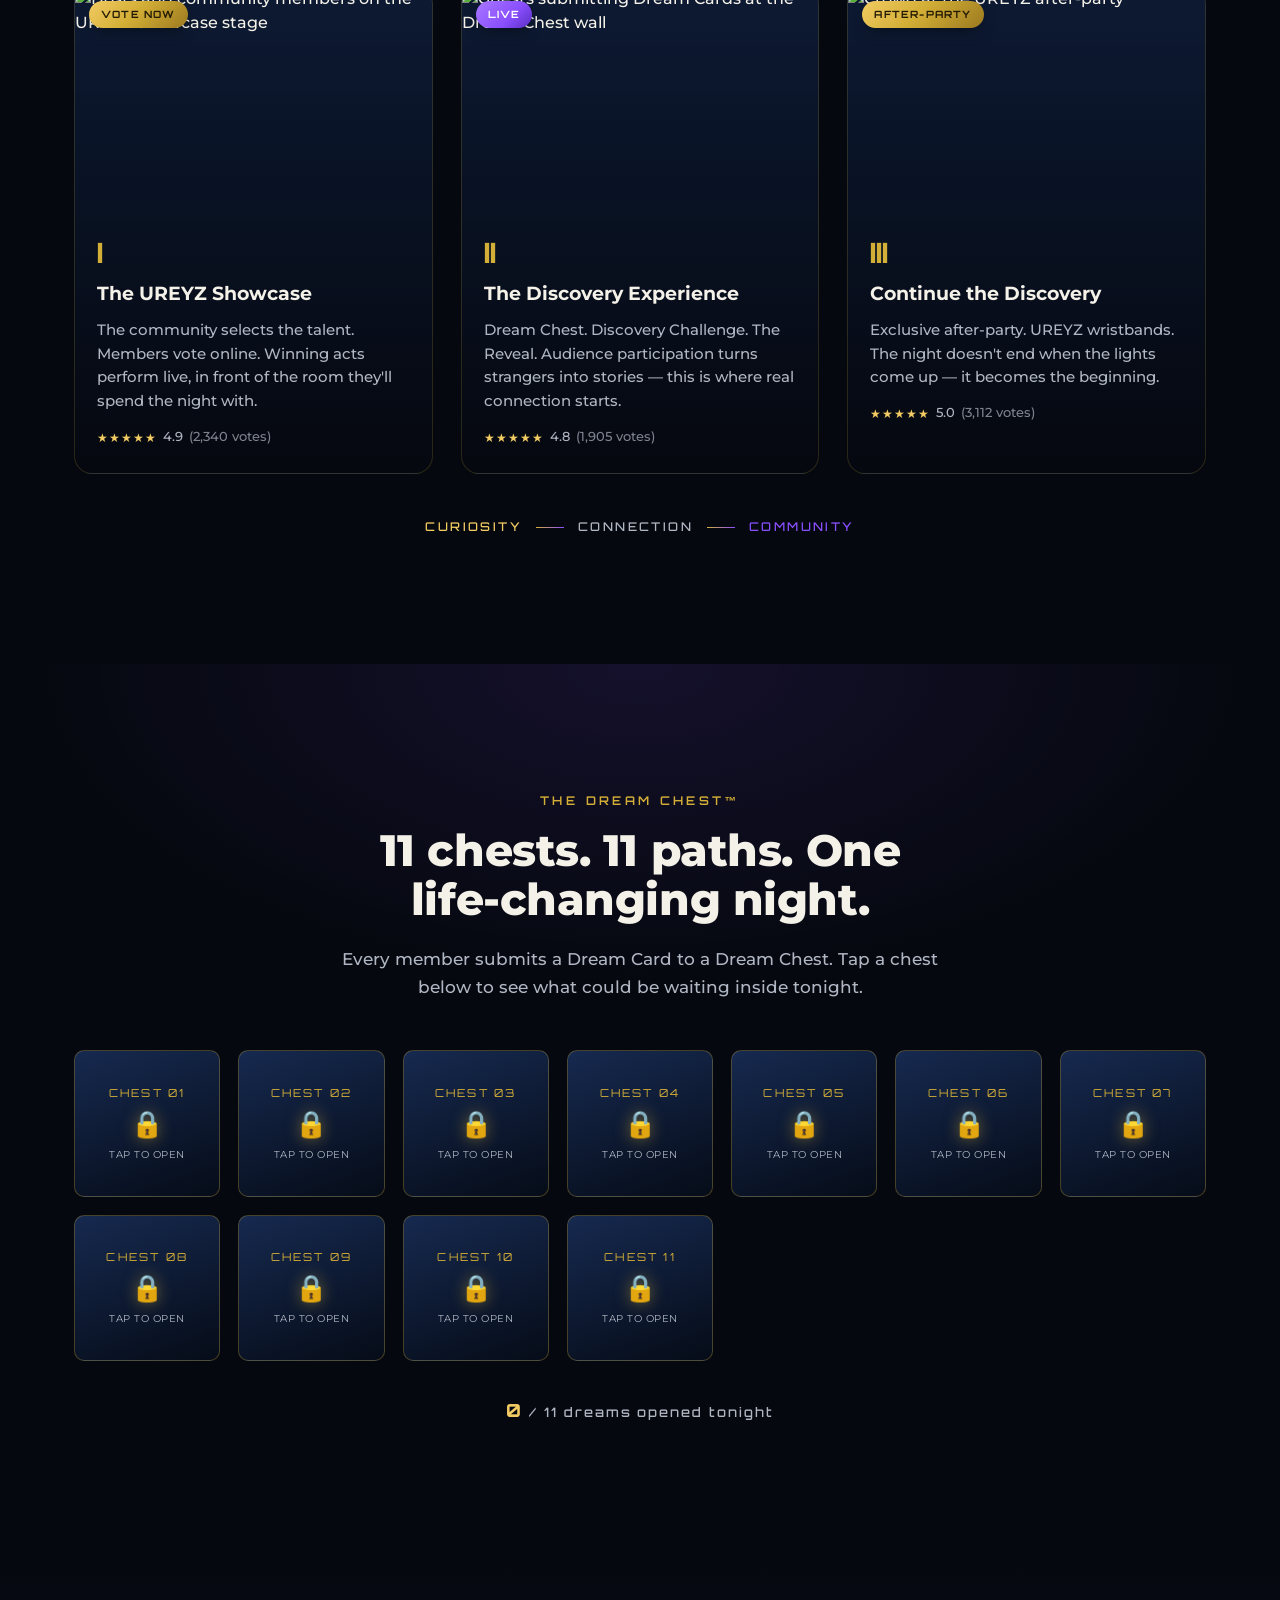
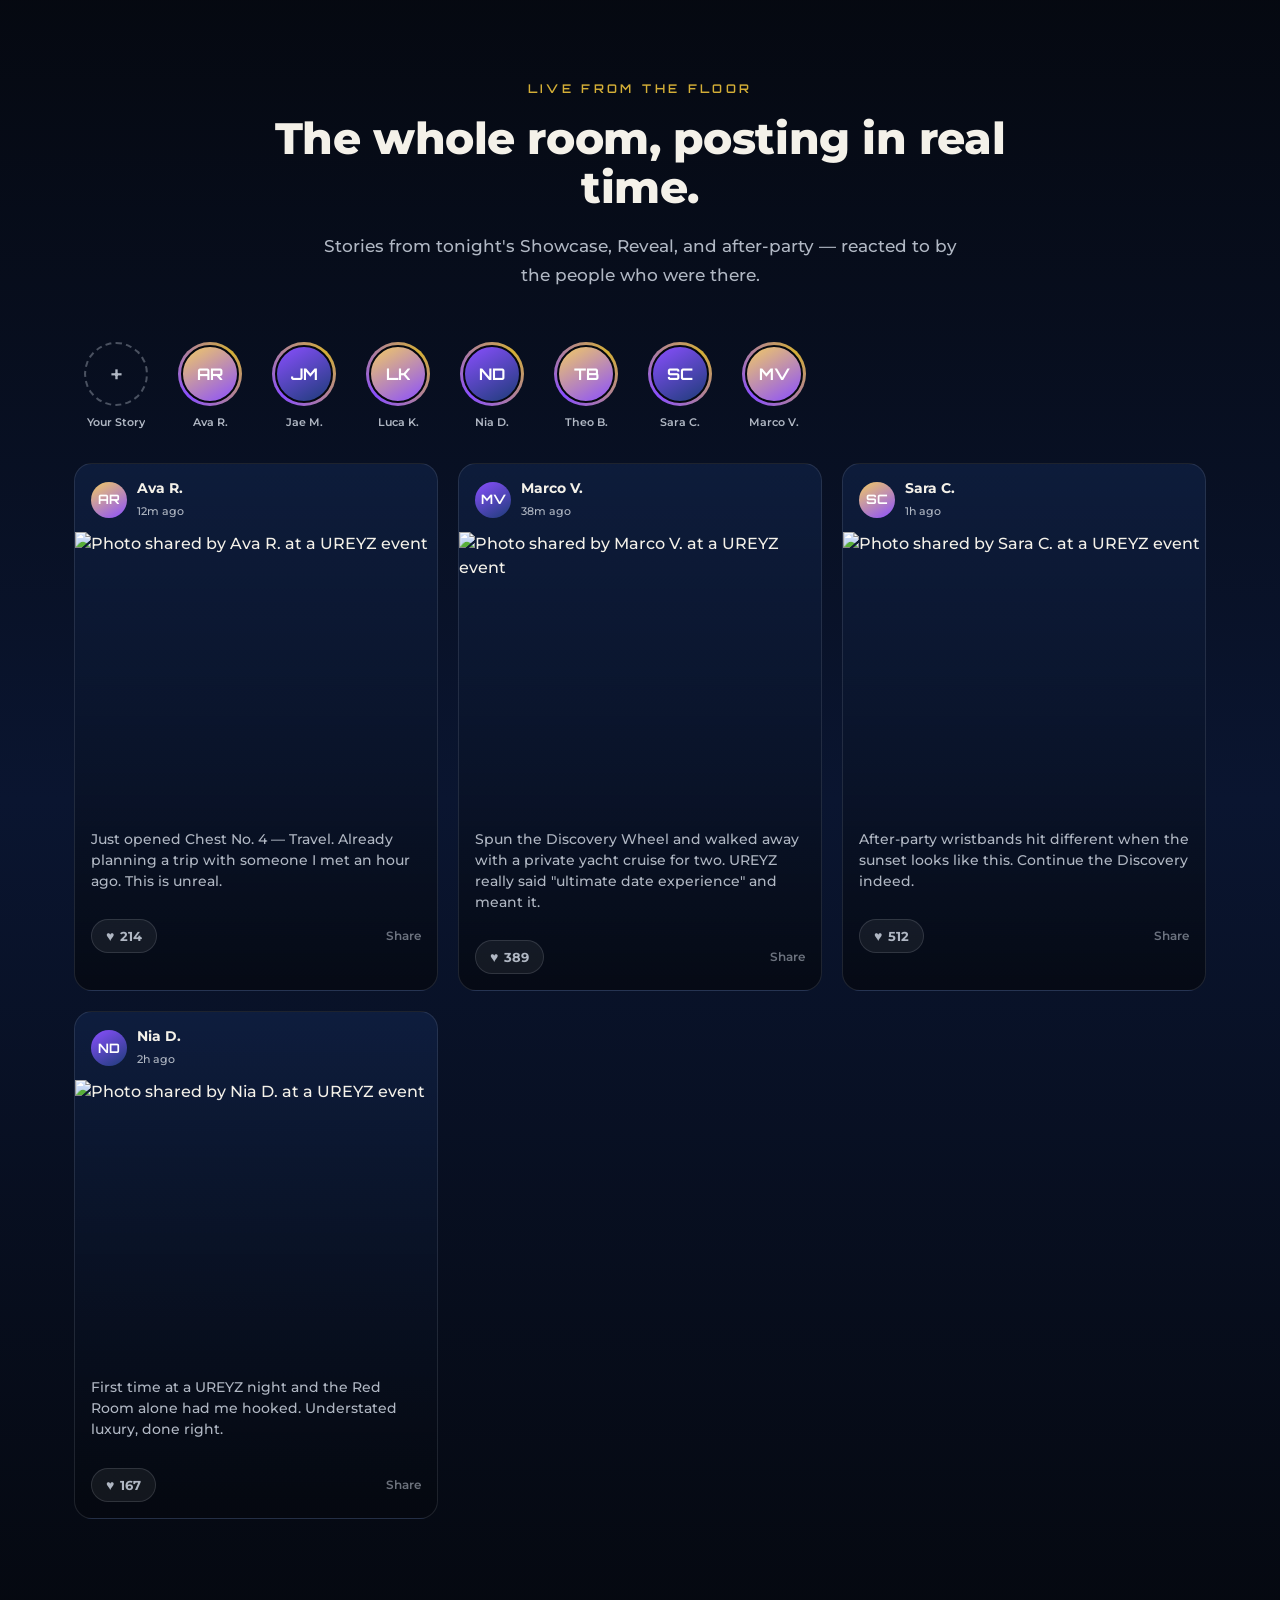
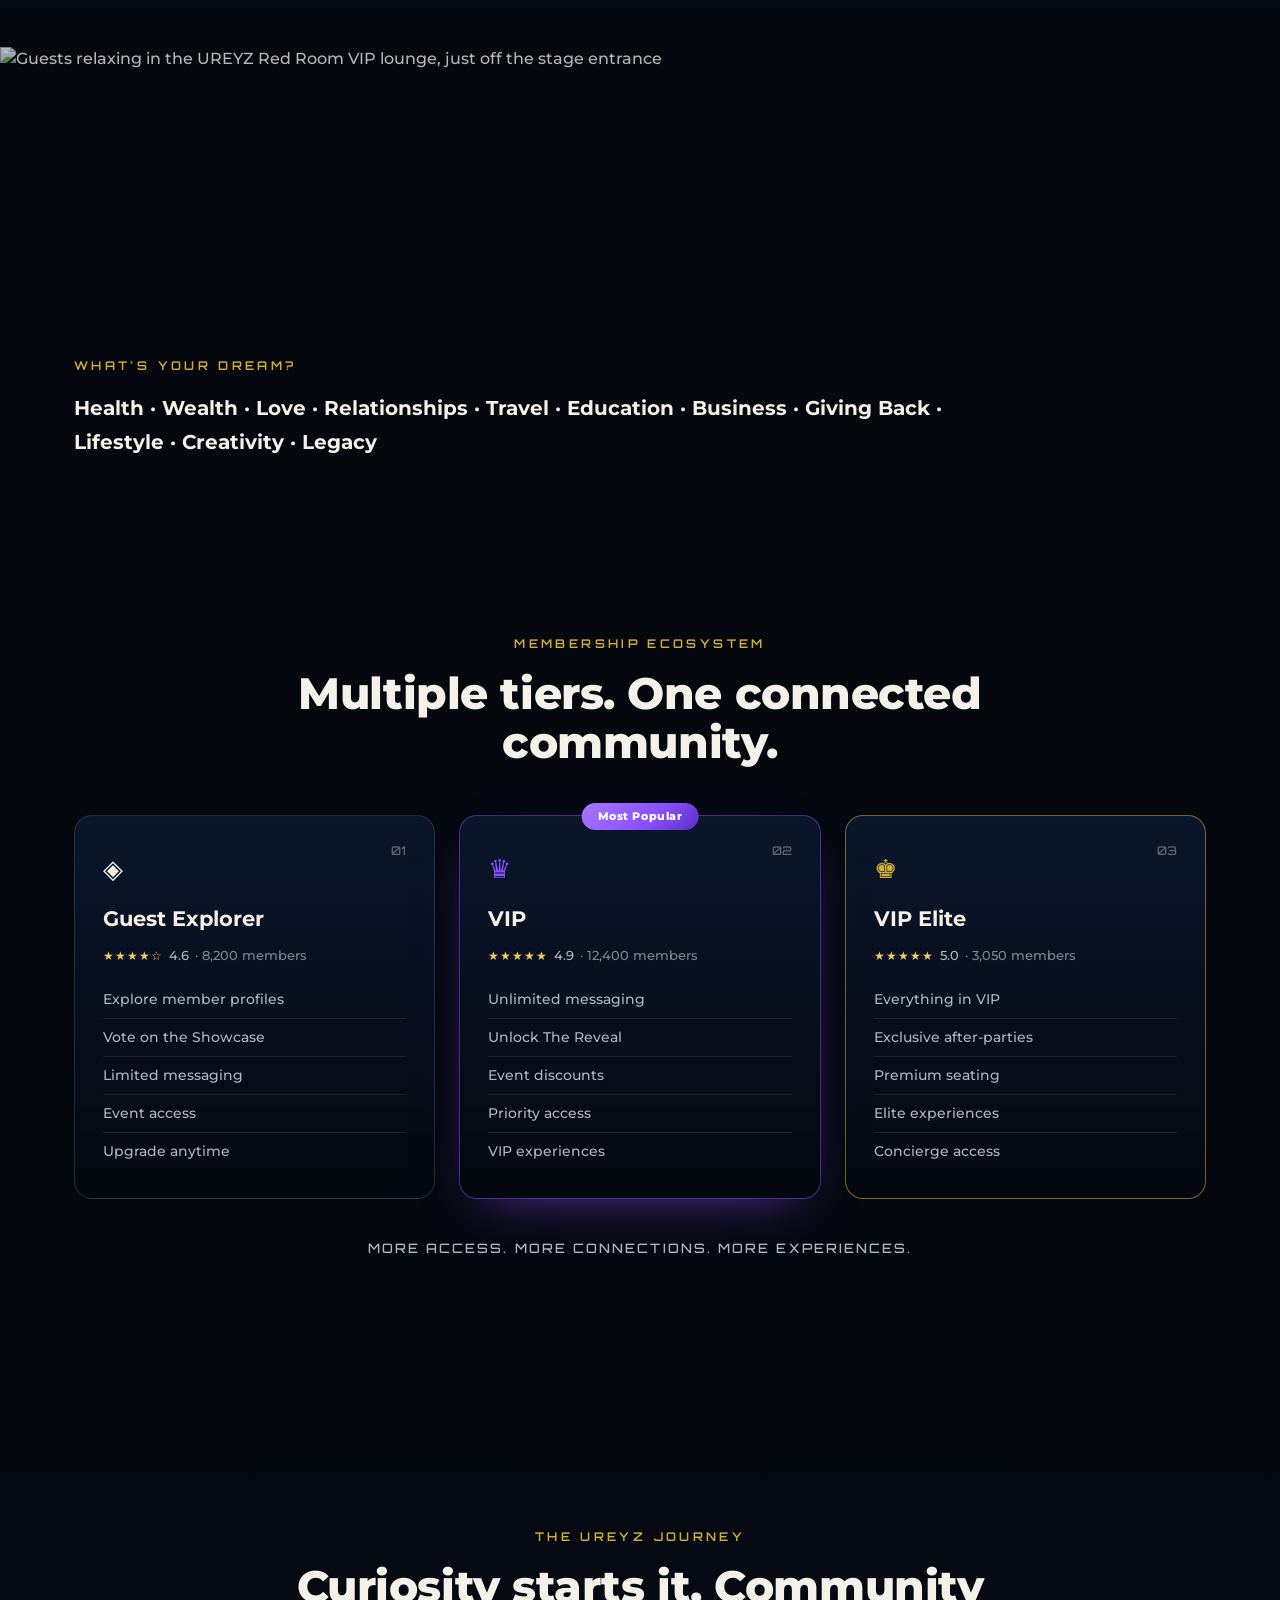
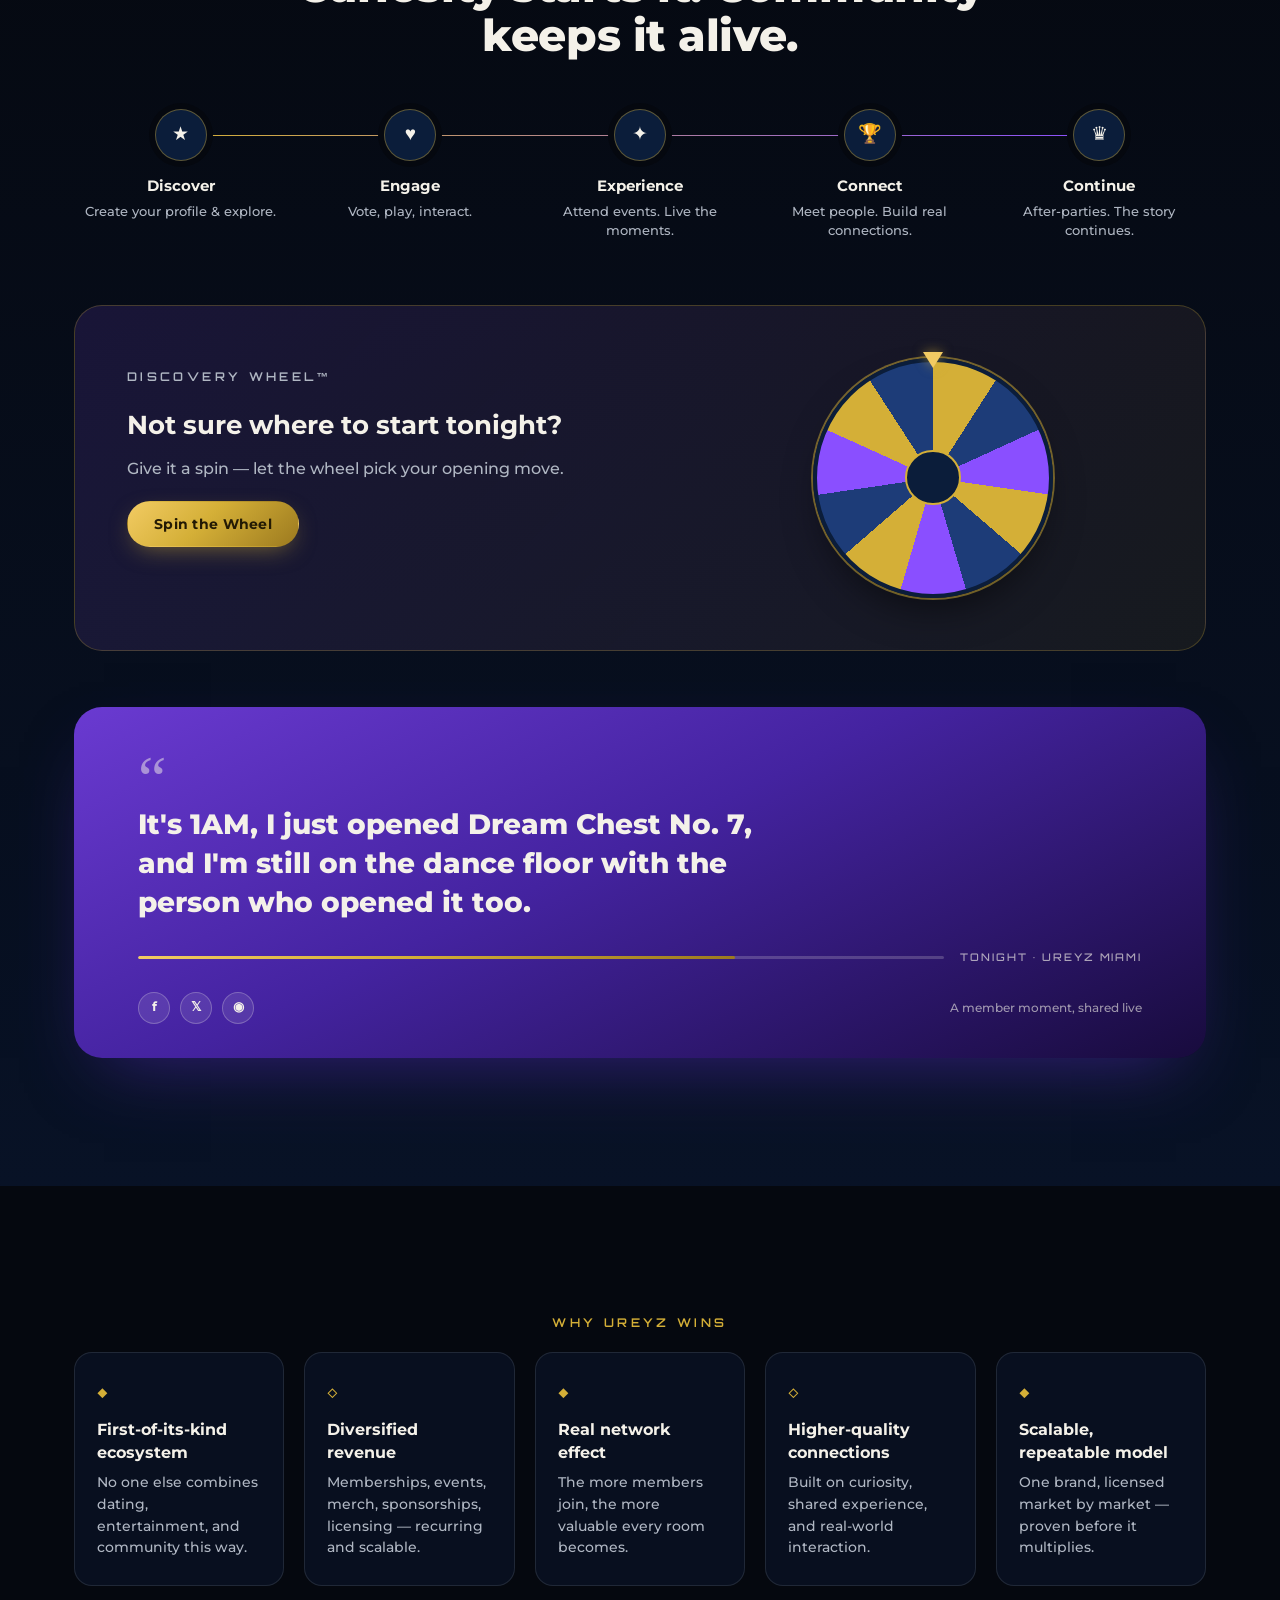
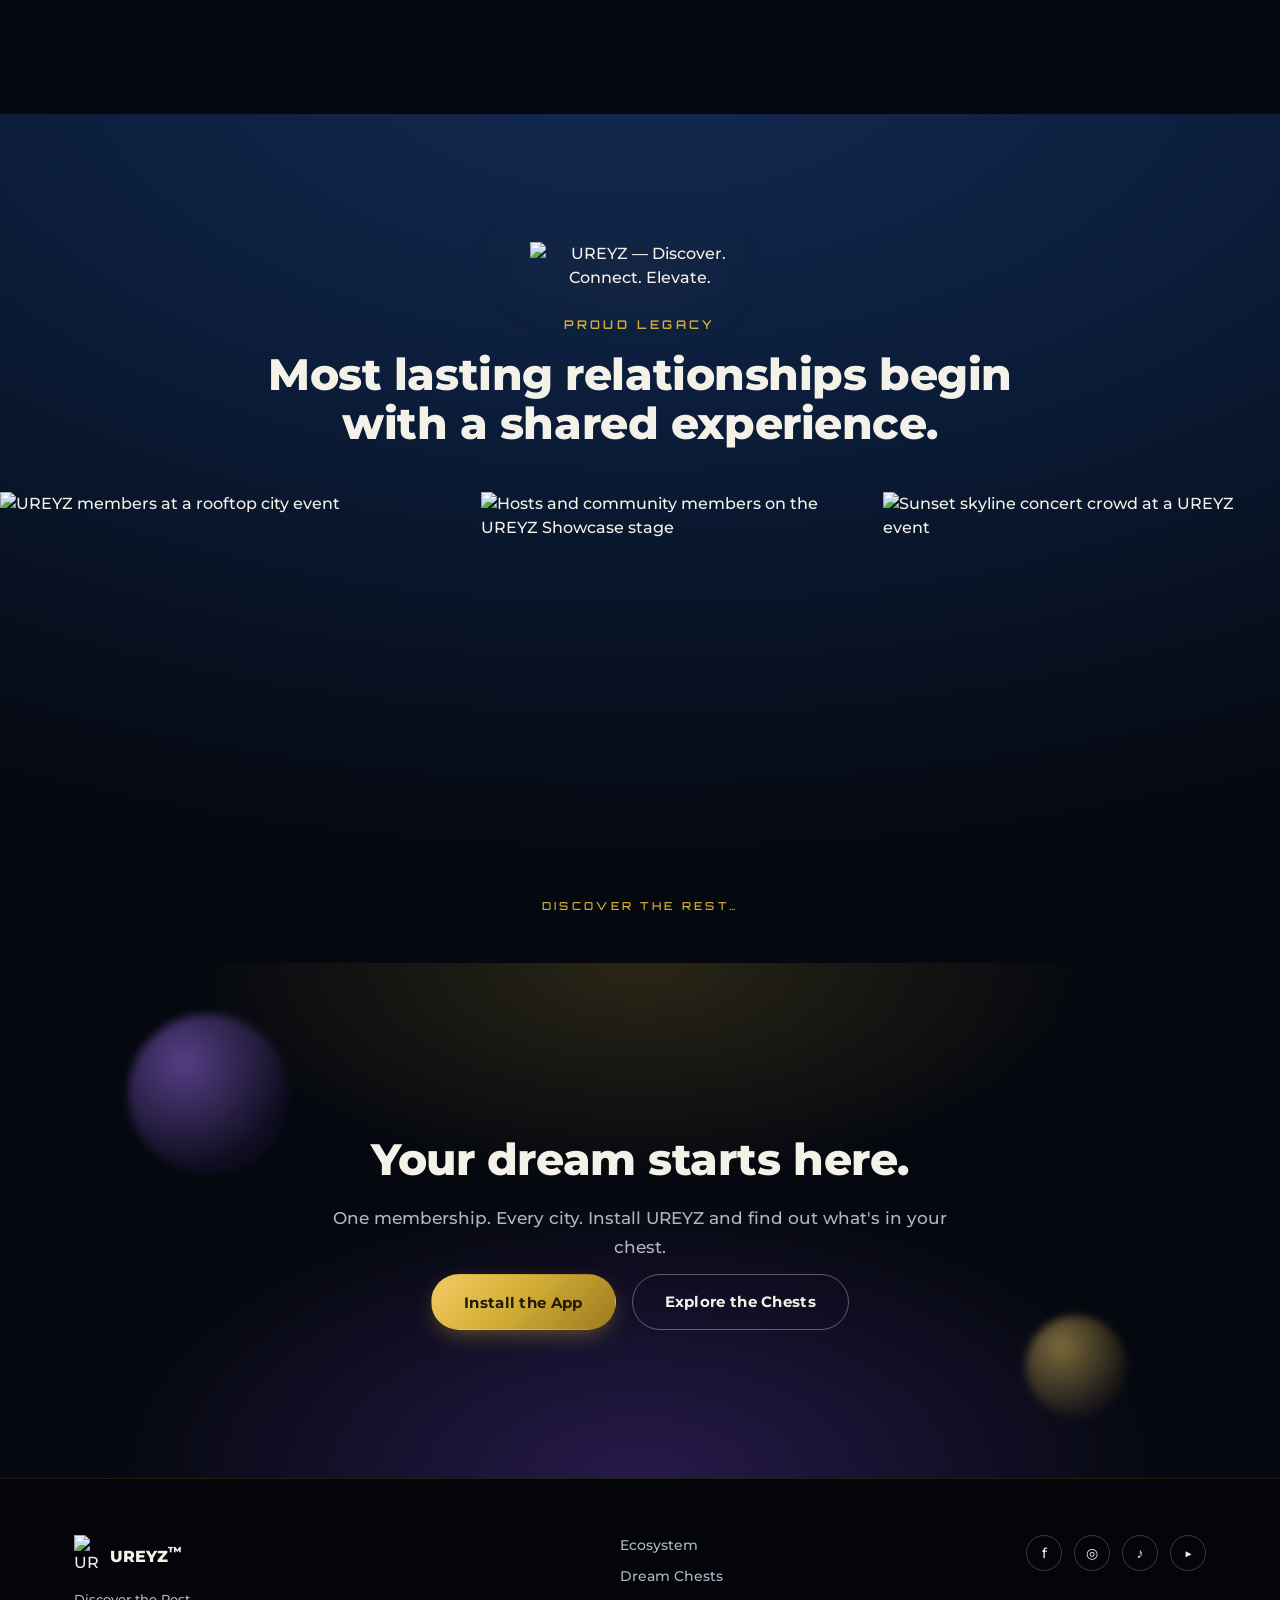
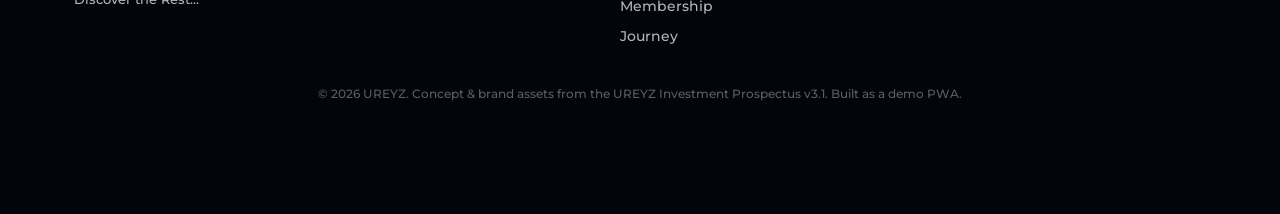
==== commit 1e648c9b: "Add files via upload" ====
--- a/index.html
+++ b/index.html
@@ -44,7 +44,7 @@
     <a href="#feed">The Feed</a>
     <a href="#tiers">Membership</a>
     <a href="#journey">Journey</a>
-    <a href="#gallery">Inside UREYZ</a>
+    <a href="#brand-intro">Inside UREYZ</a>
   </nav>
   <button class="btn btn-ghost install-btn" id="installBtn" hidden>
     <span>Install App</span>
@@ -69,7 +69,7 @@
     <a href="#feed"><span class="d-ico d-ico-3">♥</span>The Feed</a>
     <a href="#tiers"><span class="d-ico d-ico-4">♛</span>Membership</a>
     <a href="#journey"><span class="d-ico d-ico-5">➤</span>Journey</a>
-    <a href="#gallery"><span class="d-ico d-ico-1">◎</span>Inside UREYZ</a>
+    <a href="#brand-intro"><span class="d-ico d-ico-1">◎</span>Inside UREYZ</a>
   </nav>
   <button class="btn btn-gold drawer-cta" id="drawerInstall">Download the App</button>
 </div>
@@ -79,8 +79,10 @@
 
   <!-- ================= HERO ================= -->
   <section class="hero" id="hero">
-    <div class="hero-bg">
-      <img src="assets/hero-crowd.jpg" alt="Crowd at a UREYZ live showcase event" loading="eager">
+    <div class="hero-bg" id="heroBg">
+      <div class="hero-slide active" style="background-image:url('assets/lifestyle-ad.jpg')" role="img" aria-label="UREYZ — most lasting relationships begin with a shared, fun, interactive entertainment experience" data-banner="true"></div>
+      <div class="hero-slide" style="background-image:url('assets/hero-crowd.jpg')" role="img" aria-label="UREYZ Showcase stage with crowd and connection-type legend" data-banner="true"></div>
+      <div class="hero-slide" style="background-image:url('assets/sunset-crowd.jpg')" role="img" aria-label="Sunset skyline concert crowd at a UREYZ event"></div>
       <div class="hero-scrim"></div>
       <div class="hero-vignette"></div>
       <div class="blob blob-gold blob-a" aria-hidden="true"></div>
@@ -88,27 +90,33 @@
     </div>
 
     <div class="hero-content">
-      <p class="eyebrow eyebrow-hero"><span class="dot"></span>Community-Powered Interactive Social Discovery</p>
-      <h1 class="hero-title">
-        <span class="line">DISCOVER</span>
-        <span class="line line-accent">THE REST<span class="ellipsis">…</span></span>
-      </h1>
-      <p class="hero-sub">Twenty years of swiping got people good at meeting online — and worse at discovering each other in real life. UREYZ turns curiosity into a live, three‑act experience where the whole room plays.</p>
-      <div class="hero-cta">
-        <a href="#chests" class="btn btn-gold btn-lg">
-          <span>Open a Dream Chest</span>
-        </a>
-        <button class="btn btn-outline btn-lg" id="heroInstallBtn">
-          <span>Install the App</span>
-        </button>
-      </div>
-
-      <div class="hero-stats">
-        <div class="hstat"><span class="hstat-num" data-count="11">0</span><span class="hstat-label">Dream Chests</span></div>
-        <div class="hstat"><span class="hstat-num" data-count="5">0</span><span class="hstat-label">Industries Converged</span></div>
-        <div class="hstat"><span class="hstat-num" data-count="40">0</span><span class="hstat-label">Cities on the Roadmap</span></div>
-      </div>
-    </div>
+      <div class="hero-headline-group">
+        <p class="eyebrow eyebrow-hero"><span class="dot"></span>Community-Powered Interactive Social Discovery</p>
+        <h1 class="hero-title">
+          <span class="line">DISCOVER</span>
+          <span class="line line-accent">THE REST<span class="ellipsis">…</span></span>
+        </h1>
+        <p class="hero-sub">Twenty years of swiping got people good at meeting online — and worse at discovering each other in real life. UREYZ turns curiosity into a live, three‑act experience where the whole room plays.</p>
+      </div>
+      <div class="hero-action-panel">
+        <div class="hero-cta">
+          <a href="#chests" class="btn btn-gold btn-lg">
+            <span>Open a Dream Chest</span>
+          </a>
+          <button class="btn btn-outline btn-lg" id="heroInstallBtn">
+            <span>Install the App</span>
+          </button>
+        </div>
+
+        <div class="hero-stats">
+          <div class="hstat"><span class="hstat-num" data-count="11">0</span><span class="hstat-label">Dream Chests</span></div>
+          <div class="hstat"><span class="hstat-num" data-count="5">0</span><span class="hstat-label">Industries Converged</span></div>
+          <div class="hstat"><span class="hstat-num" data-count="40">0</span><span class="hstat-label">Cities on the Roadmap</span></div>
+        </div>
+      </div>
+    </div>
+
+    <div class="hero-dots" id="heroDots"></div>
 
     <div class="scroll-cue" aria-hidden="true">
       <span>Scroll to enter</span>
@@ -260,7 +268,7 @@
 
   <!-- ================= VIP / DREAM CARDS STRIP ================= -->
   <section class="vip-strip" id="vipstrip">
-    <img src="assets/vip-checkin.jpg" alt="Guests checking in and submitting Dream Cards at the UREYZ VIP entrance" loading="lazy">
+    <img src="assets/vip-checkin.jpg" alt="Guests relaxing in the UREYZ Red Room VIP lounge, just off the stage entrance" loading="lazy">
     <div class="vip-strip-copy">
       <p class="eyebrow">What's Your Dream?</p>
       <h3>Health · Wealth · Love · Relationships · Travel · Education · Business · Giving Back · Lifestyle · Creativity · Legacy</h3>
@@ -390,19 +398,6 @@
     </div>
   </section>
 
-  <!-- ================= GALLERY ================= -->
-  <section class="gallery" id="gallery">
-    <div class="section-inner">
-      <p class="eyebrow eyebrow-center">Inside UREYZ</p>
-      <h2 class="h2 h2-center">Most lasting relationships begin with a shared experience.</h2>
-    </div>
-    <div class="gallery-strip">
-      <img src="assets/lifestyle-ad.jpg" alt="UREYZ members at a rooftop city event" loading="lazy">
-      <img src="assets/showcase-plaques.jpg" alt="Community members recognized on the Showcase stage" loading="lazy">
-      <img src="assets/sunset-crowd.jpg" alt="Sunset skyline concert crowd at a UREYZ event" loading="lazy">
-    </div>
-  </section>
-
   <!-- ================= WHY UREYZ WINS ================= -->
   <section class="why" id="why">
     <div class="section-inner">
@@ -415,6 +410,21 @@
         <div class="why-card"><span class="why-ico">◆</span><h4>Scalable, repeatable model</h4><p>One brand, licensed market by market — proven before it multiplies.</p></div>
       </div>
     </div>
+  </section>
+
+  <!-- ================= BRAND INTRO (moved above final CTA) ================= -->
+  <section class="brand-intro" id="brand-intro">
+    <div class="section-inner brand-intro-inner">
+      <img src="assets/logo-lockup.png" alt="UREYZ — Discover. Connect. Elevate." class="brand-lockup">
+      <p class="eyebrow eyebrow-center">Proud Legacy</p>
+      <p class="h2 h2-center brand-intro-h">Most lasting relationships begin<br>with a shared experience.</p>
+    </div>
+    <div class="gallery-strip brand-intro-strip">
+      <img src="assets/lifestyle-ad.jpg" alt="UREYZ members at a rooftop city event" loading="lazy">
+      <img src="assets/showcase-panel.jpg" alt="Hosts and community members on the UREYZ Showcase stage" loading="lazy">
+      <img src="assets/sunset-crowd.jpg" alt="Sunset skyline concert crowd at a UREYZ event" loading="lazy">
+    </div>
+    <p class="brand-intro-tag">DISCOVER THE REST…</p>
   </section>
 
   <!-- ================= FINAL CTA ================= -->
--- a/style.css
+++ b/style.css
@@ -263,11 +263,34 @@
   overflow:hidden;
 }
 .hero-bg{ position:absolute; inset:0; }
-.hero-bg img{ width:100%; height:100%; object-fit:cover; object-position:center 30%; transform:scale(1.06); }
-.hero-scrim{ position:absolute; inset:0; background:linear-gradient(to top, rgba(5,8,15,.98) 8%, rgba(5,8,15,.55) 45%, rgba(5,8,15,.35) 70%, rgba(11,29,58,.55) 100%); }
-.hero-vignette{ position:absolute; inset:0; box-shadow:inset 0 0 180px 40px rgba(0,0,0,.65); pointer-events:none; }
+.hero-slide{
+  position:absolute; inset:0; background-size:cover; background-position:center 30%;
+  opacity:0; transform:scale(1.06); transition:opacity 1.4s ease;
+}
+.hero-slide.active{ opacity:1; }
+.hero-slide[data-banner="true"]{ background-size:contain; background-repeat:no-repeat; background-color:#03050a; }
+@media (max-width:760px){
+  .hero-slide[data-banner="true"]{ background-size:cover; background-position:22% center; }
+}
+.hero-scrim{ position:absolute; inset:0; background:linear-gradient(to top, rgba(5,8,15,.98) 8%, rgba(5,8,15,.55) 45%, rgba(5,8,15,.35) 70%, rgba(11,29,58,.55) 100%); transition:opacity .6s ease; }
+.hero-vignette{ position:absolute; inset:0; box-shadow:inset 0 0 180px 40px rgba(0,0,0,.65); pointer-events:none; transition:opacity .6s ease; }
+.hero.banner-slide .hero-scrim{ opacity:.72; }
+.hero.banner-slide .hero-vignette{ opacity:.6; }
+
+.hero-dots{
+  position:absolute; left:50%; bottom:32px; transform:translateX(-50%); z-index:3;
+  display:flex; gap:9px;
+}
+.hero-dot{
+  width:8px; height:8px; border-radius:50%; background:rgba(244,241,233,.35); border:none; padding:0;
+  cursor:pointer; transition:background .3s ease, width .3s ease;
+}
+.hero-dot.active{ background:var(--gold-bright); width:24px; border-radius:4px; }
+@media (max-width:720px){ .hero-dots{ bottom:78px; } }
 
 .hero-content{ position:relative; z-index:2; padding:0 24px clamp(64px, 9vw, 96px); max-width:900px; margin:0 auto; width:100%; }
+.hero-headline-group{ transition:opacity .6s ease, transform .6s ease; }
+.hero.banner-slide .hero-headline-group{ opacity:0; transform:translateY(10px); pointer-events:none; }
 .hero-title{ margin:0 0 22px; font-weight:900; text-transform:uppercase; }
 .hero-title .line{ display:block; font-size:clamp(44px, 10vw, 96px); line-height:.98; letter-spacing:-.01em; opacity:0; transform:translateY(24px); animation:riseIn .8s var(--ease) forwards; }
 .hero-title .line:nth-child(1){ animation-delay:.15s; }
@@ -276,10 +299,16 @@
 @keyframes riseIn{ to{ opacity:1; transform:translateY(0); } }
 
 .hero-sub{ color:var(--silver); font-size:clamp(15px,2vw,18px); max-width:56ch; margin:0 0 32px; opacity:0; animation:riseIn .8s .5s var(--ease) forwards; }
+.hero-action-panel{
+  margin-top:32px; padding:22px clamp(18px,3vw,28px);
+  background:rgba(5,8,15,.4); backdrop-filter:blur(10px); -webkit-backdrop-filter:blur(10px);
+  border:1px solid rgba(244,241,233,.1); border-radius:var(--radius-md);
+  display:inline-block; max-width:100%;
+}
 .hero-cta{ display:flex; flex-wrap:wrap; gap:16px; opacity:0; animation:riseIn .8s .65s var(--ease) forwards; }
 .hero-cta-center{ justify-content:center; }
 
-.hero-stats{ display:flex; gap:clamp(20px,5vw,56px); margin-top:56px; opacity:0; animation:riseIn .8s .8s var(--ease) forwards; }
+.hero-stats{ display:flex; flex-wrap:wrap; gap:clamp(20px,5vw,56px); margin-top:22px; opacity:0; animation:riseIn .8s .8s var(--ease) forwards; }
 .hstat{ display:flex; flex-direction:column; }
 .hstat-num{ font-family:var(--font-hud); font-size:clamp(26px,4vw,38px); font-weight:700; color:var(--gold-bright); }
 .hstat-label{ font-size:12px; color:var(--silver); letter-spacing:.03em; margin-top:2px; }
@@ -625,6 +654,24 @@
 .wheel-disc::after{ content:''; position:absolute; inset:38%; border-radius:50%; background:var(--navy); border:2px solid var(--gold); }
 
 /* =========================================================
+   BRAND INTRO — moved above final CTA, recap + gallery
+   ========================================================= */
+.brand-intro{
+  padding:var(--section-pad) 0 48px;
+  background:var(--grad-bg);
+  position:relative;
+}
+.brand-intro-inner{ text-align:center; margin-bottom:40px; }
+.brand-lockup{
+  width:min(220px, 50vw); margin:0 auto 26px; display:block;
+  filter:drop-shadow(0 10px 34px rgba(212,175,55,.35));
+}
+.brand-intro-tag{
+  text-align:center; margin:26px 0 0; font-family:var(--font-hud); letter-spacing:.3em; font-size:11px;
+  color:var(--gold);
+}
+
+/* =========================================================
    GALLERY
    ========================================================= */
 .gallery{ padding:var(--section-pad) 0 0; background:var(--void); }
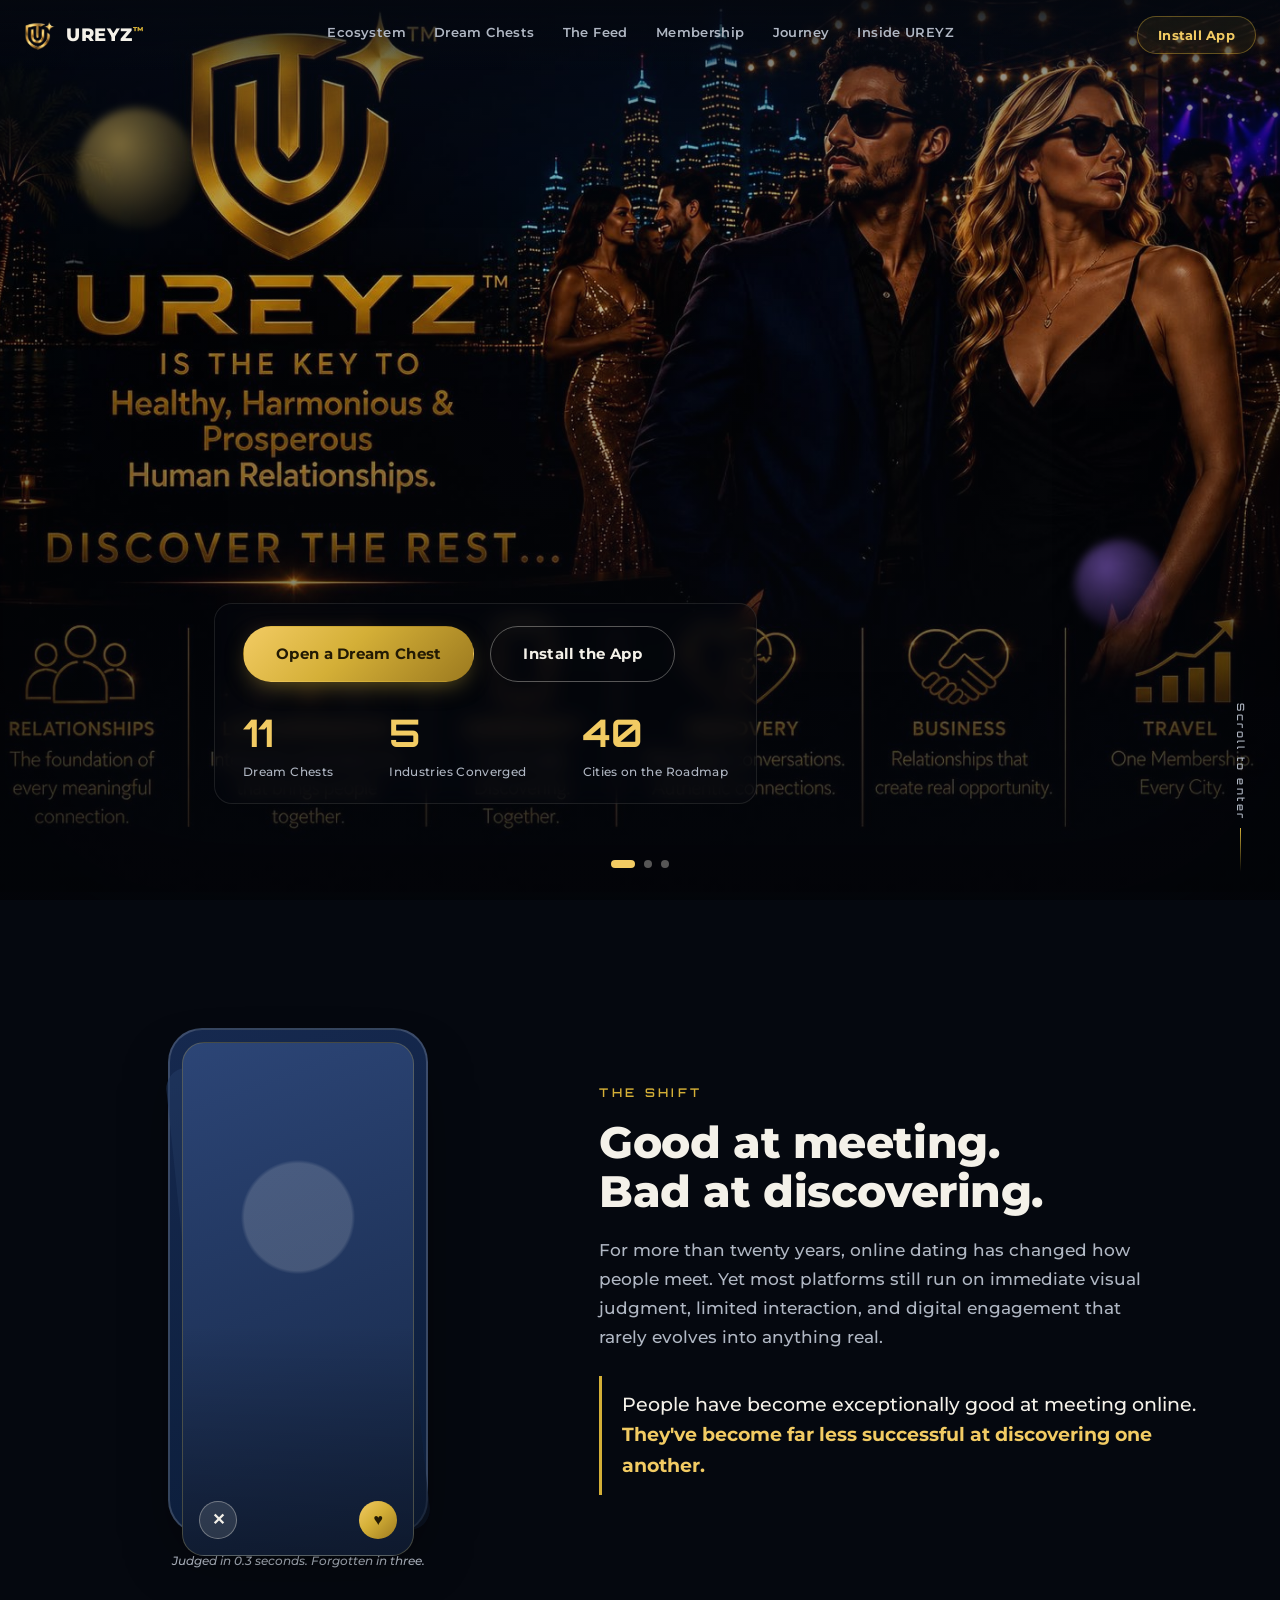
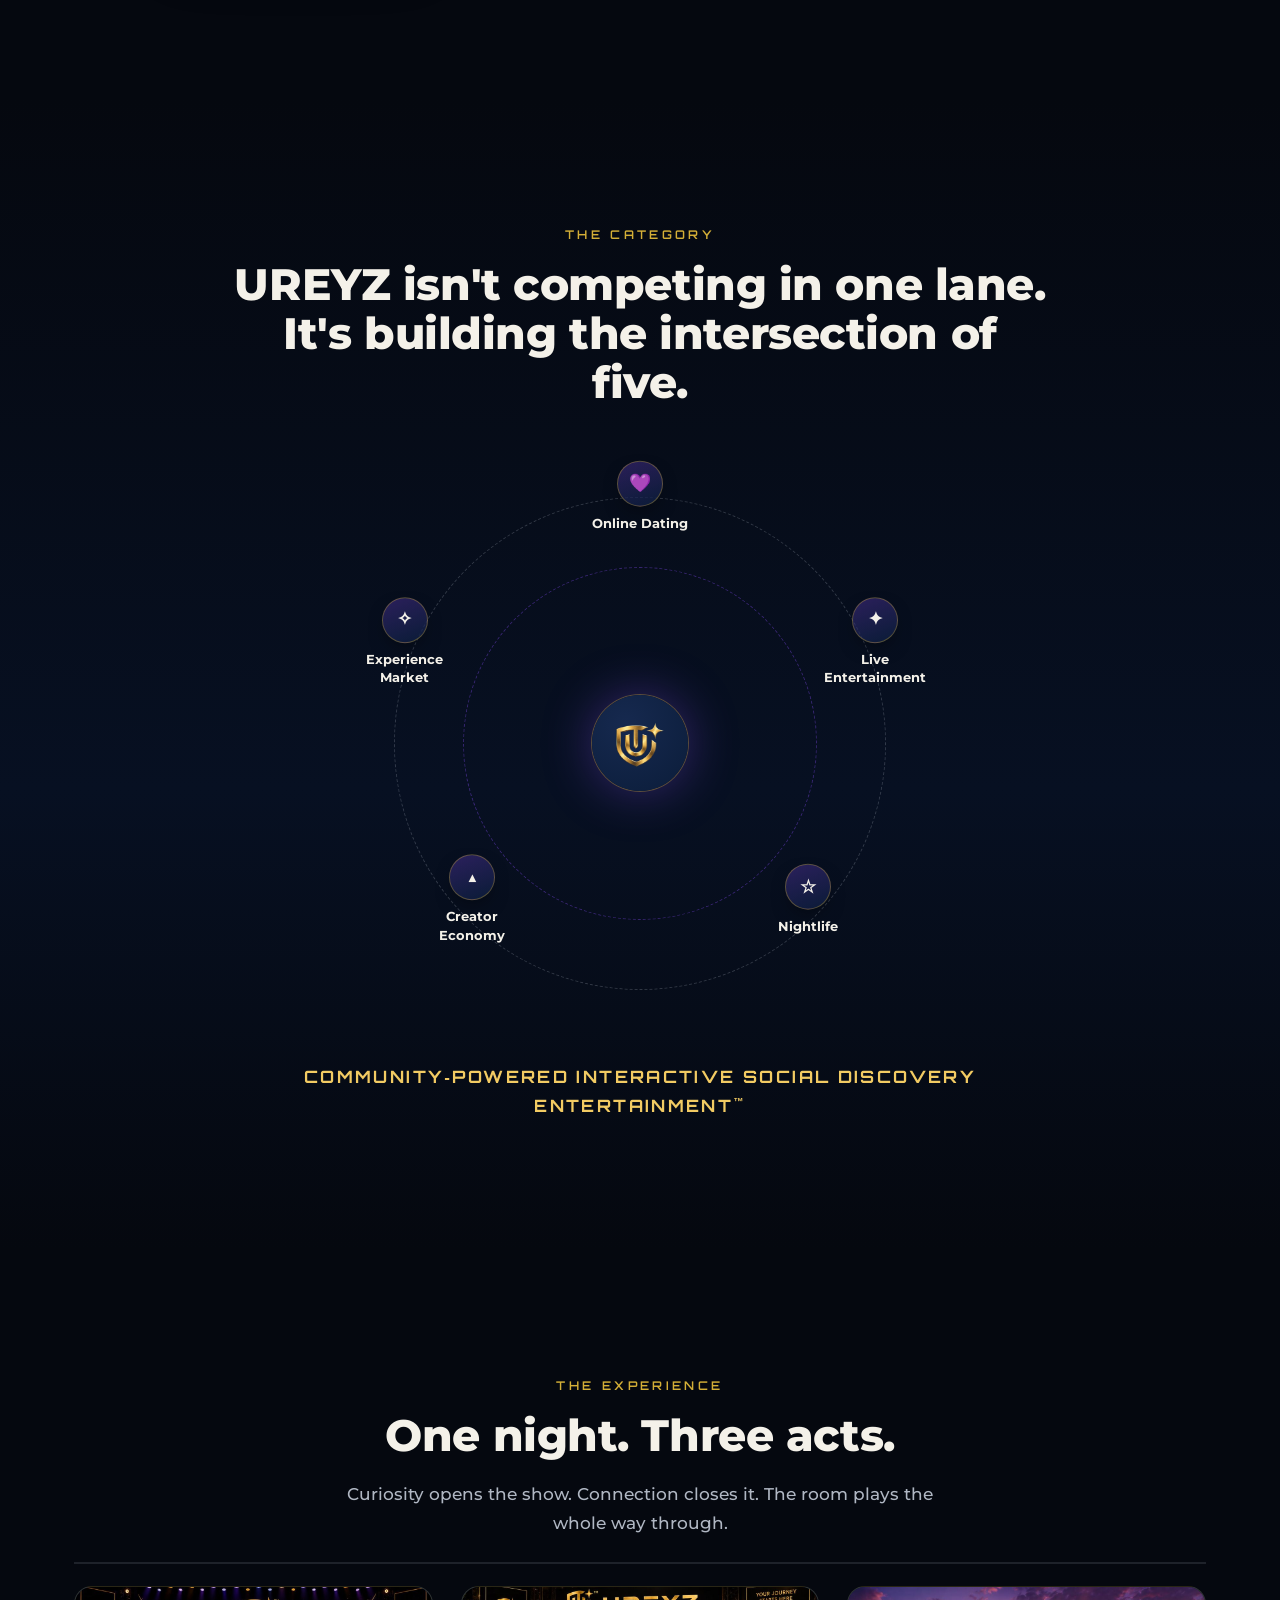
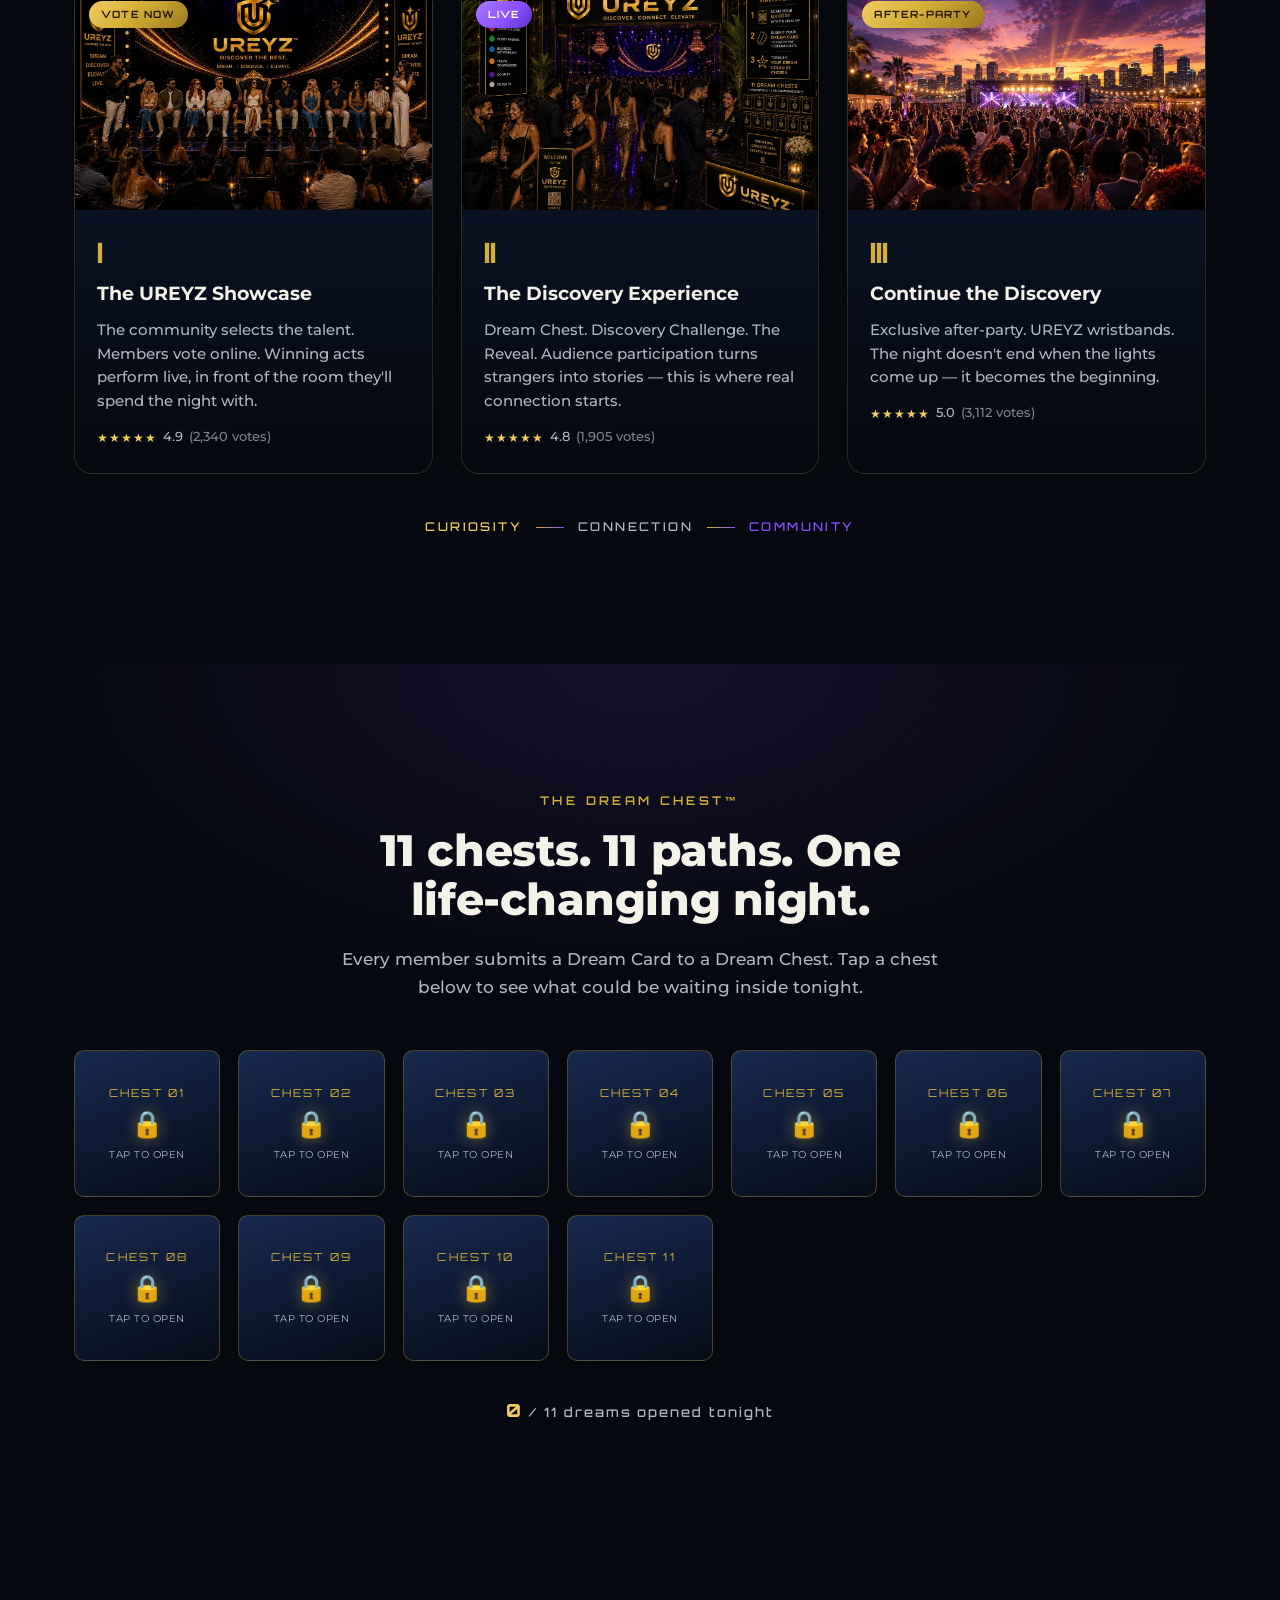
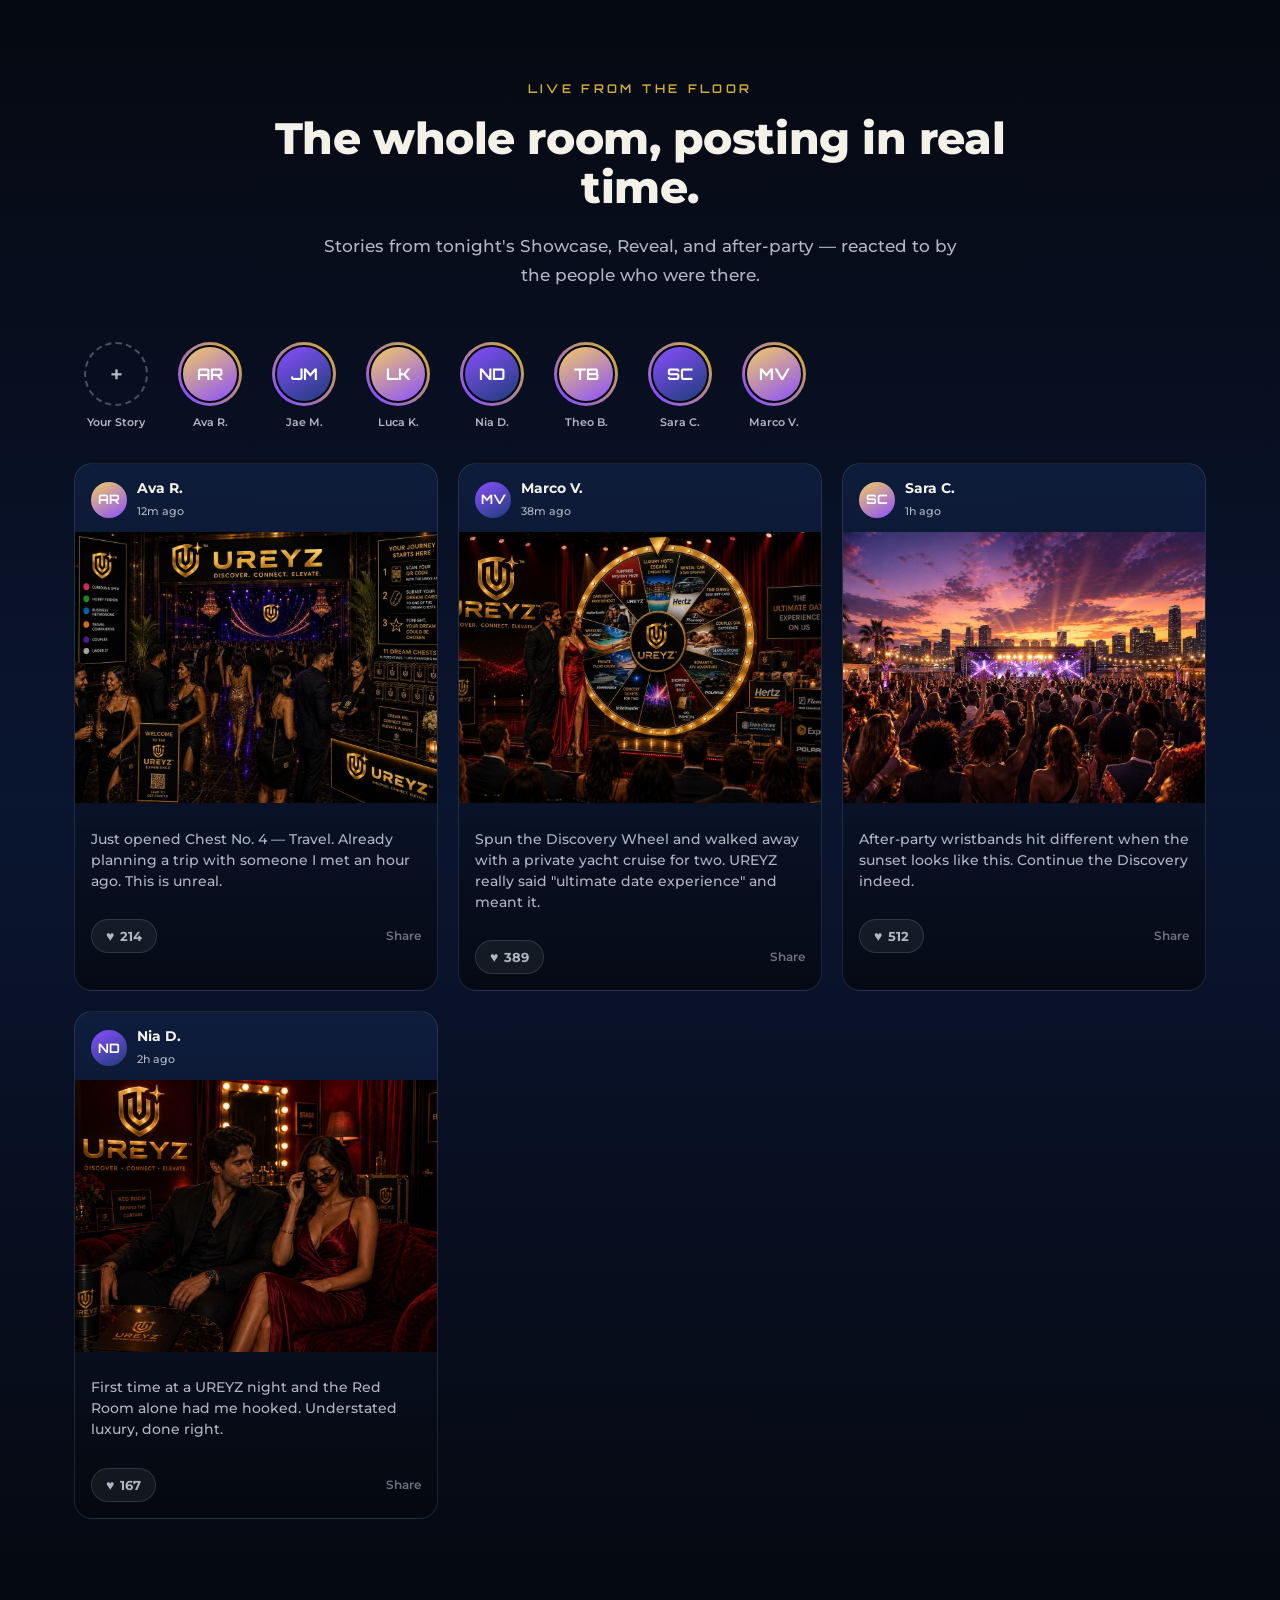
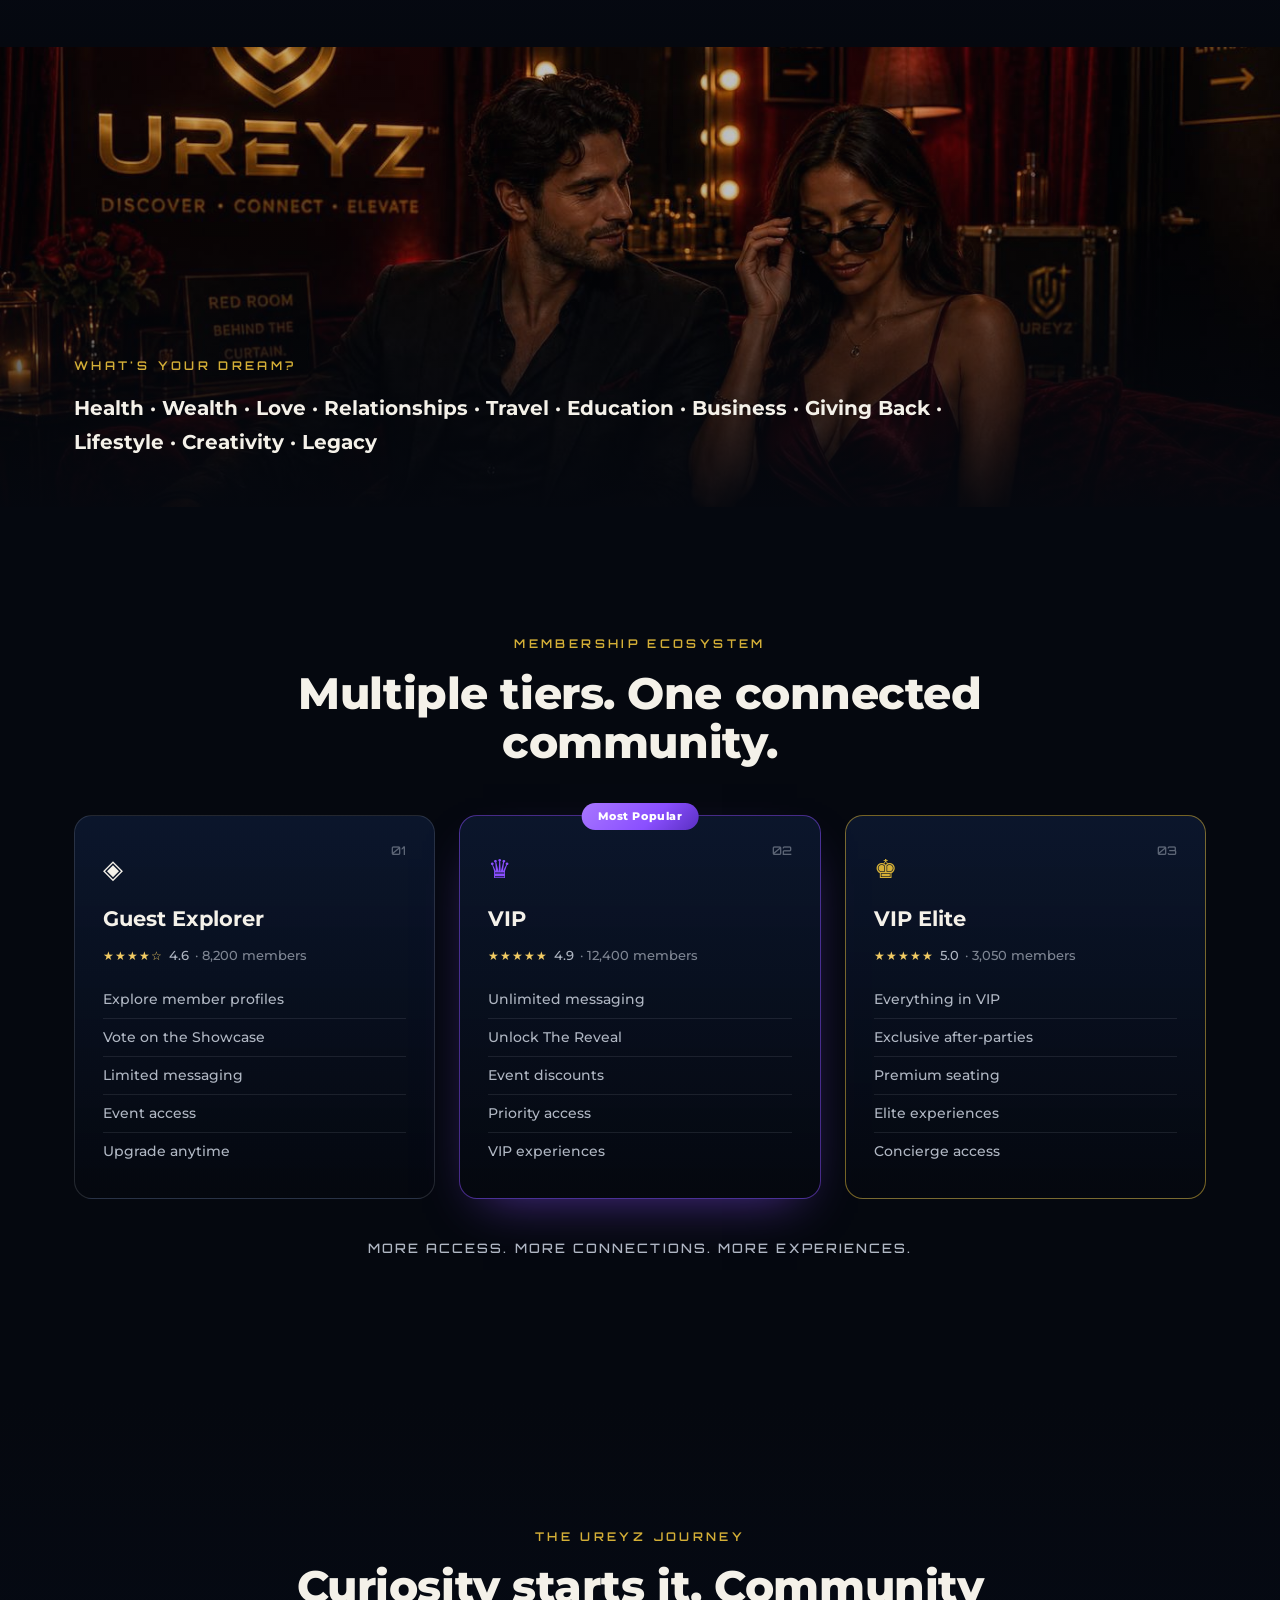
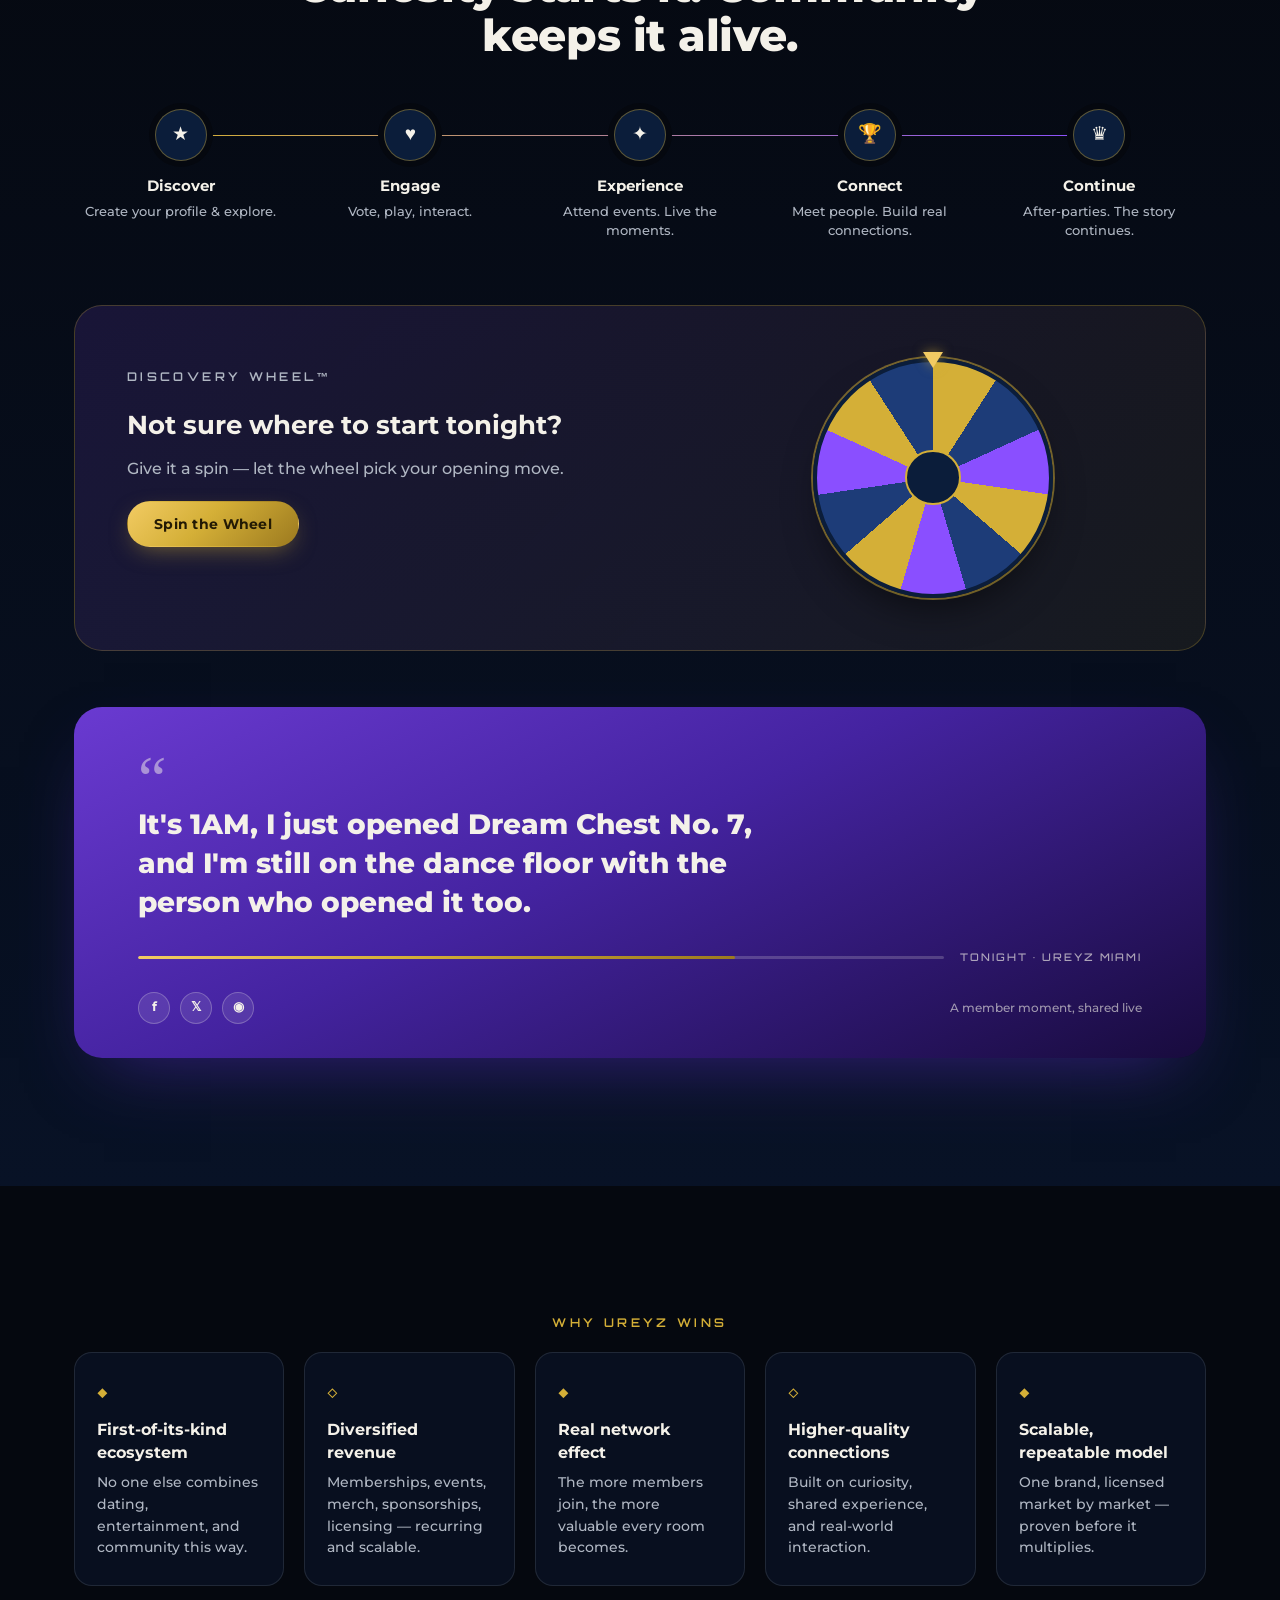
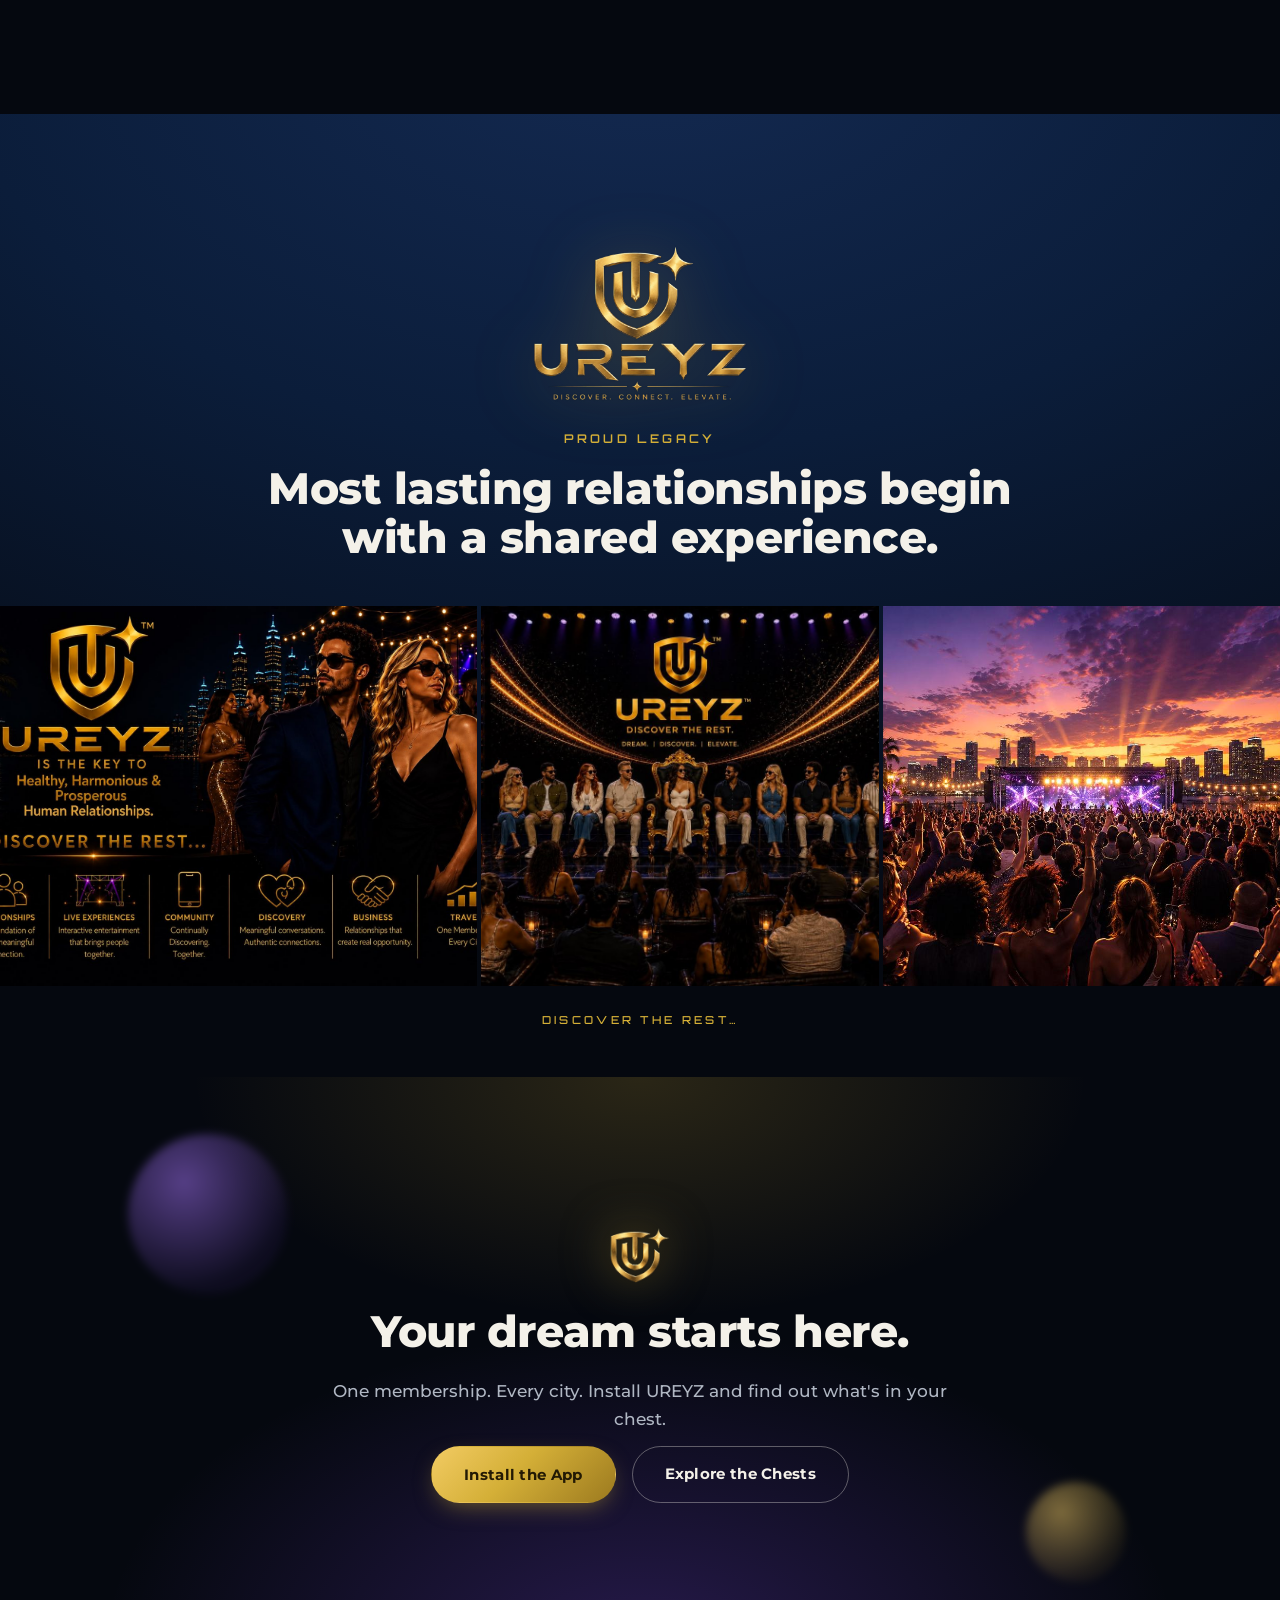
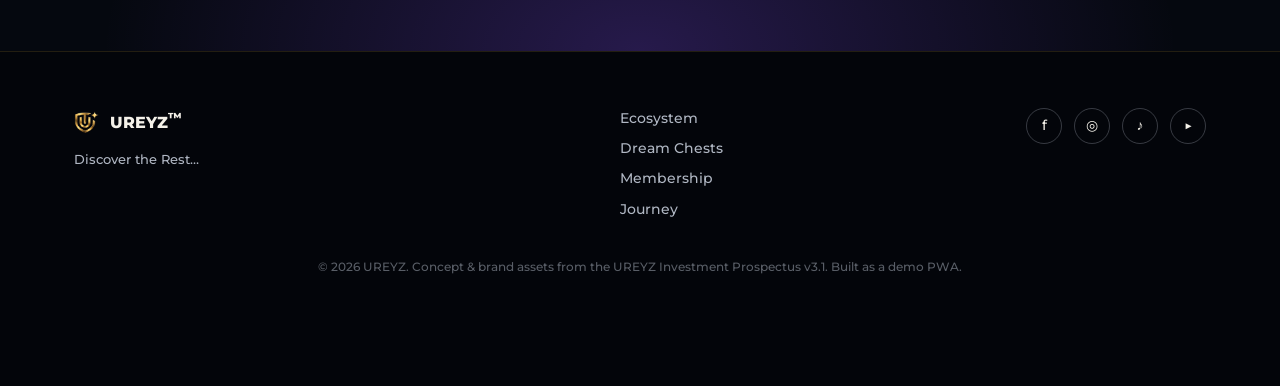
==== commit b3d16997: "Add files via upload" ====
--- a/index.html
+++ b/index.html
@@ -7,7 +7,7 @@
 <meta name="description" content="UREYZ is community-powered interactive social discovery entertainment. Dream Chests, live showcases, and real connections — one membership, every city.">
 <meta name="theme-color" content="#0B1D3A">
 
-<link rel="manifest" href="manifest.json">
+<link rel="manifest" href="manifest.json?v=2">
 <link rel="icon" href="icons/favicon.png">
 <link rel="apple-touch-icon" href="icons/apple-touch-icon.png">
 <meta name="apple-mobile-web-app-capable" content="yes">
@@ -18,14 +18,14 @@
 <link rel="preconnect" href="https://fonts.gstatic.com" crossorigin>
 <link href="https://fonts.googleapis.com/css2?family=Montserrat:ital,wght@0,400;0,500;0,600;0,700;0,800;0,900;1,600&family=Orbitron:wght@500;700;900&display=swap" rel="stylesheet">
 
-<link rel="stylesheet" href="style.css">
+<link rel="stylesheet" href="style.css?v=2">
 </head>
 <body>
 
 <!-- ================= LOADER ================= -->
 <div class="boot" id="boot" aria-hidden="true">
   <div class="boot-mark">
-    <img src="assets/shield.png" alt="" class="boot-shield">
+    <img src="assets/shield.png?v=2" alt="" class="boot-shield">
     <div class="boot-spark"></div>
   </div>
   <div class="boot-word">UREYZ</div>
@@ -35,7 +35,7 @@
 <!-- ================= TOP NAV ================= -->
 <header class="topnav" id="topnav">
   <a href="#top" class="brand">
-    <img src="assets/shield.png" alt="UREYZ" class="brand-mark">
+    <img src="assets/shield.png?v=2" alt="UREYZ" class="brand-mark">
     <span class="brand-word">UREYZ<sup>™</sup></span>
   </a>
   <nav class="topnav-links">
@@ -80,9 +80,9 @@
   <!-- ================= HERO ================= -->
   <section class="hero" id="hero">
     <div class="hero-bg" id="heroBg">
-      <div class="hero-slide active" style="background-image:url('assets/lifestyle-ad.jpg')" role="img" aria-label="UREYZ — most lasting relationships begin with a shared, fun, interactive entertainment experience" data-banner="true"></div>
-      <div class="hero-slide" style="background-image:url('assets/hero-crowd.jpg')" role="img" aria-label="UREYZ Showcase stage with crowd and connection-type legend" data-banner="true"></div>
-      <div class="hero-slide" style="background-image:url('assets/sunset-crowd.jpg')" role="img" aria-label="Sunset skyline concert crowd at a UREYZ event"></div>
+      <div class="hero-slide active" style="background-image:url('assets/lifestyle-ad.jpg?v=2')" role="img" aria-label="UREYZ — most lasting relationships begin with a shared, fun, interactive entertainment experience" data-banner="true"></div>
+      <div class="hero-slide" style="background-image:url('assets/hero-crowd.jpg?v=2')" role="img" aria-label="UREYZ Showcase stage with crowd and connection-type legend" data-banner="true"></div>
+      <div class="hero-slide" style="background-image:url('assets/sunset-crowd.jpg?v=2')" role="img" aria-label="Sunset skyline concert crowd at a UREYZ event"></div>
       <div class="hero-scrim"></div>
       <div class="hero-vignette"></div>
       <div class="blob blob-gold blob-a" aria-hidden="true"></div>
@@ -158,7 +158,7 @@
 
       <div class="orbit-wrap">
         <div class="orbit-core">
-          <img src="assets/shield.png" alt="">
+          <img src="assets/shield.png?v=2" alt="">
         </div>
         <div class="orbit-ring"></div>
         <ul class="orbit-list">
@@ -187,7 +187,7 @@
         <article class="act-card" data-act="1">
           <div class="act-media">
             <span class="act-chip">VOTE NOW</span>
-            <img src="assets/showcase-panel.jpg" alt="Hosts and community members on the UREYZ Showcase stage" loading="lazy">
+            <img src="assets/showcase-panel.jpg?v=2" alt="Hosts and community members on the UREYZ Showcase stage" loading="lazy">
           </div>
           <div class="act-body">
             <span class="act-num">I</span>
@@ -200,7 +200,7 @@
         <article class="act-card" data-act="2">
           <div class="act-media">
             <span class="act-chip act-chip-purple">LIVE</span>
-            <img src="assets/dream-chests.jpg" alt="Guests submitting Dream Cards at the Dream Chest wall" loading="lazy">
+            <img src="assets/dream-chests.jpg?v=2" alt="Guests submitting Dream Cards at the Dream Chest wall" loading="lazy">
           </div>
           <div class="act-body">
             <span class="act-num">II</span>
@@ -213,7 +213,7 @@
         <article class="act-card" data-act="3">
           <div class="act-media">
             <span class="act-chip act-chip-gold">AFTER-PARTY</span>
-            <img src="assets/sunset-crowd.jpg" alt="Crowd at the UREYZ after-party" loading="lazy">
+            <img src="assets/sunset-crowd.jpg?v=2" alt="Crowd at the UREYZ after-party" loading="lazy">
           </div>
           <div class="act-body">
             <span class="act-num">III</span>
@@ -268,7 +268,7 @@
 
   <!-- ================= VIP / DREAM CARDS STRIP ================= -->
   <section class="vip-strip" id="vipstrip">
-    <img src="assets/vip-checkin.jpg" alt="Guests relaxing in the UREYZ Red Room VIP lounge, just off the stage entrance" loading="lazy">
+    <img src="assets/vip-checkin.jpg?v=2" alt="Guests relaxing in the UREYZ Red Room VIP lounge, just off the stage entrance" loading="lazy">
     <div class="vip-strip-copy">
       <p class="eyebrow">What's Your Dream?</p>
       <h3>Health · Wealth · Love · Relationships · Travel · Education · Business · Giving Back · Lifestyle · Creativity · Legacy</h3>
@@ -415,14 +415,14 @@
   <!-- ================= BRAND INTRO (moved above final CTA) ================= -->
   <section class="brand-intro" id="brand-intro">
     <div class="section-inner brand-intro-inner">
-      <img src="assets/logo-lockup.png" alt="UREYZ — Discover. Connect. Elevate." class="brand-lockup">
+      <img src="assets/logo-lockup.png?v=2" alt="UREYZ — Discover. Connect. Elevate." class="brand-lockup">
       <p class="eyebrow eyebrow-center">Proud Legacy</p>
       <p class="h2 h2-center brand-intro-h">Most lasting relationships begin<br>with a shared experience.</p>
     </div>
     <div class="gallery-strip brand-intro-strip">
-      <img src="assets/lifestyle-ad.jpg" alt="UREYZ members at a rooftop city event" loading="lazy">
-      <img src="assets/showcase-panel.jpg" alt="Hosts and community members on the UREYZ Showcase stage" loading="lazy">
-      <img src="assets/sunset-crowd.jpg" alt="Sunset skyline concert crowd at a UREYZ event" loading="lazy">
+      <img src="assets/lifestyle-ad.jpg?v=2" alt="UREYZ members at a rooftop city event" loading="lazy">
+      <img src="assets/showcase-panel.jpg?v=2" alt="Hosts and community members on the UREYZ Showcase stage" loading="lazy">
+      <img src="assets/sunset-crowd.jpg?v=2" alt="Sunset skyline concert crowd at a UREYZ event" loading="lazy">
     </div>
     <p class="brand-intro-tag">DISCOVER THE REST…</p>
   </section>
@@ -433,7 +433,7 @@
     <div class="blob blob-purple blob-c" aria-hidden="true"></div>
     <div class="blob blob-gold blob-d" aria-hidden="true"></div>
     <div class="section-inner final-cta-inner">
-      <img src="assets/shield.png" alt="" class="final-mark">
+      <img src="assets/shield.png?v=2" alt="" class="final-mark">
       <h2 class="h2 h2-center">Your dream starts here.</h2>
       <p class="lead lead-center">One membership. Every city. Install UREYZ and find out what's in your chest.</p>
       <div class="hero-cta hero-cta-center">
@@ -449,7 +449,7 @@
 <footer class="site-footer">
   <div class="section-inner footer-grid">
     <div class="footer-brand">
-      <img src="assets/shield.png" alt="UREYZ">
+      <img src="assets/shield.png?v=2" alt="UREYZ">
       <span>UREYZ<sup>™</sup></span>
       <p>Discover the Rest…</p>
     </div>
@@ -481,6 +481,6 @@
 <!-- toast for install / chest events -->
 <div class="toast" id="toast"></div>
 
-<script src="app.js"></script>
+<script src="app.js?v=2"></script>
 </body>
 </html>
--- a/style.css
+++ b/style.css
@@ -490,7 +490,7 @@
 .avatar-v2{ background:linear-gradient(150deg, #8A4FFF, #1D3C78); }
 .feed-avatar{ width:36px; height:36px; font-size:13px; border-width:0; flex-shrink:0; }
 
-.shield-ico{ display:inline-block; background-image:url("assets/shield.png"); background-repeat:no-repeat; background-position:center; background-size:contain; }
+.shield-ico{ display:inline-block; background-image:url("assets/shield.png?v=2"); background-repeat:no-repeat; background-position:center; background-size:contain; }
 
 .feed-grid{ display:grid; grid-template-columns:repeat(auto-fit,minmax(280px,1fr)); gap:20px; margin-top:12px; }
 .feed-card{
